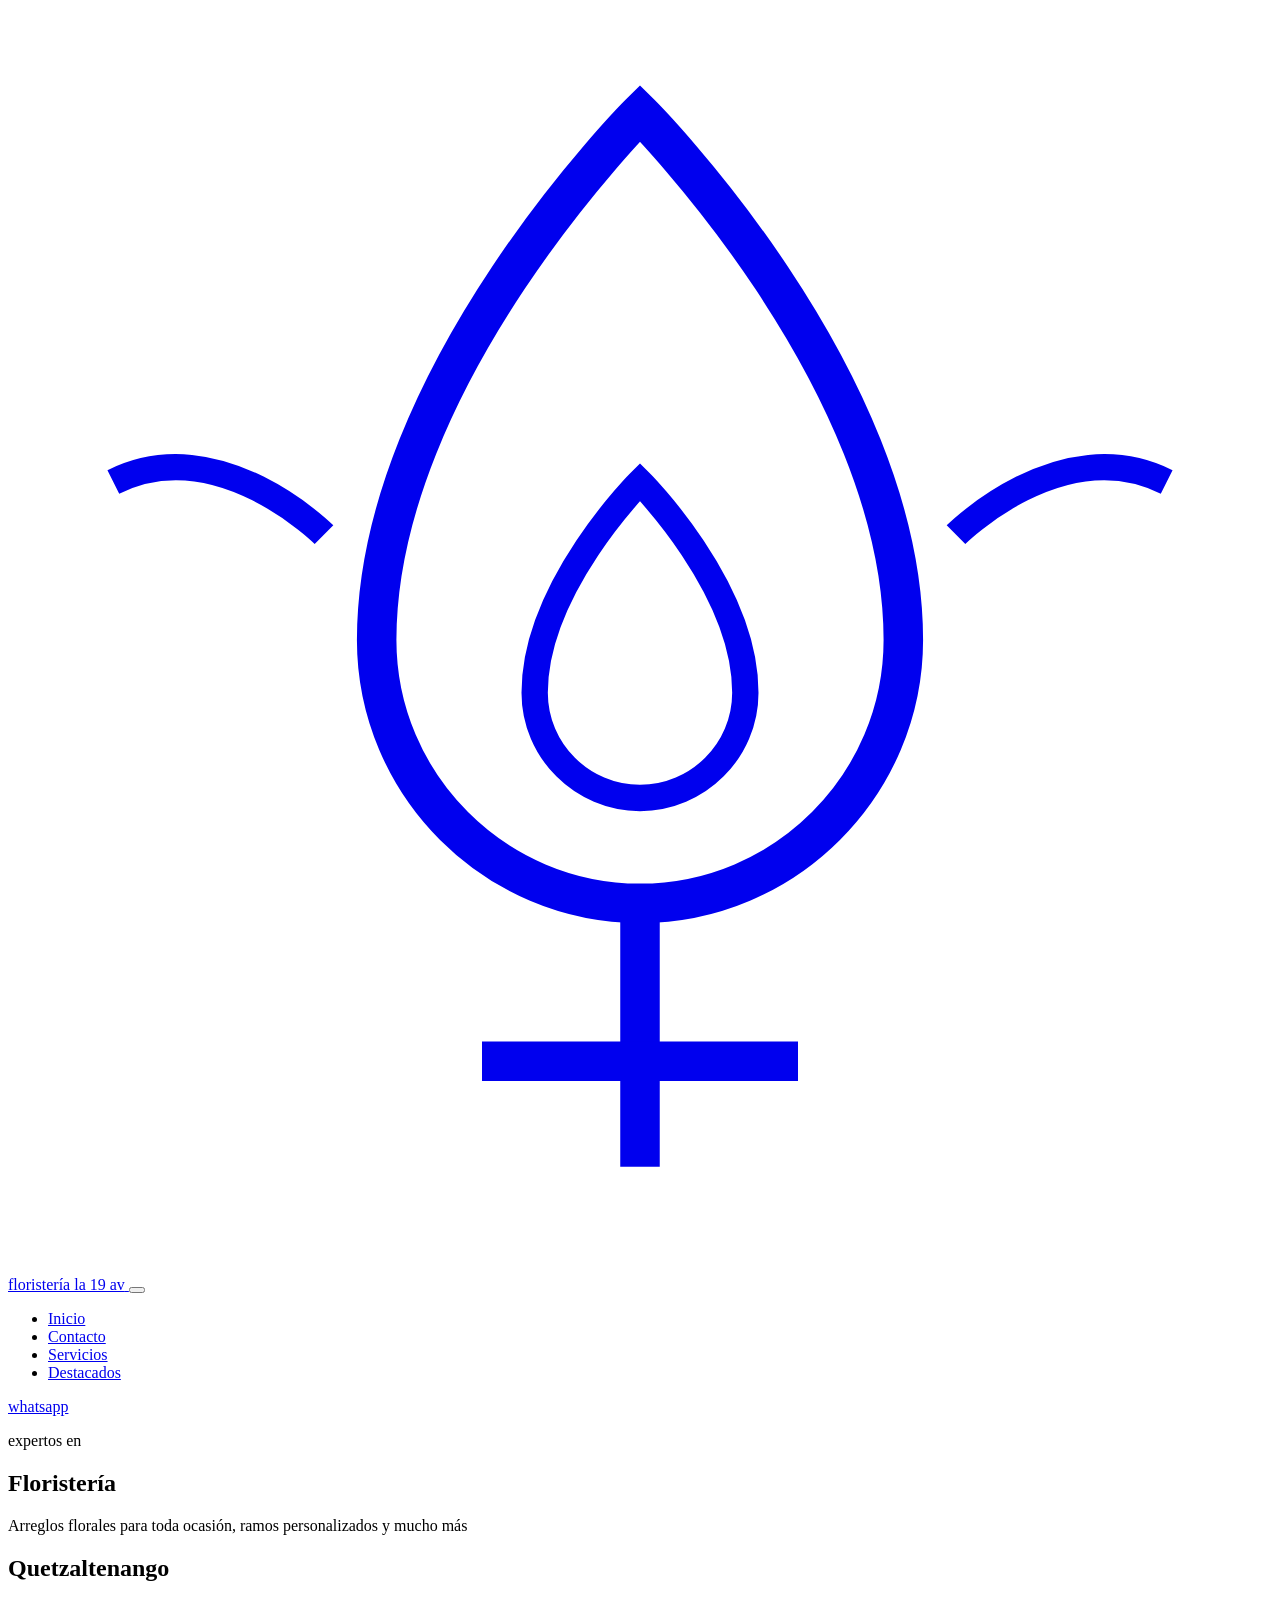
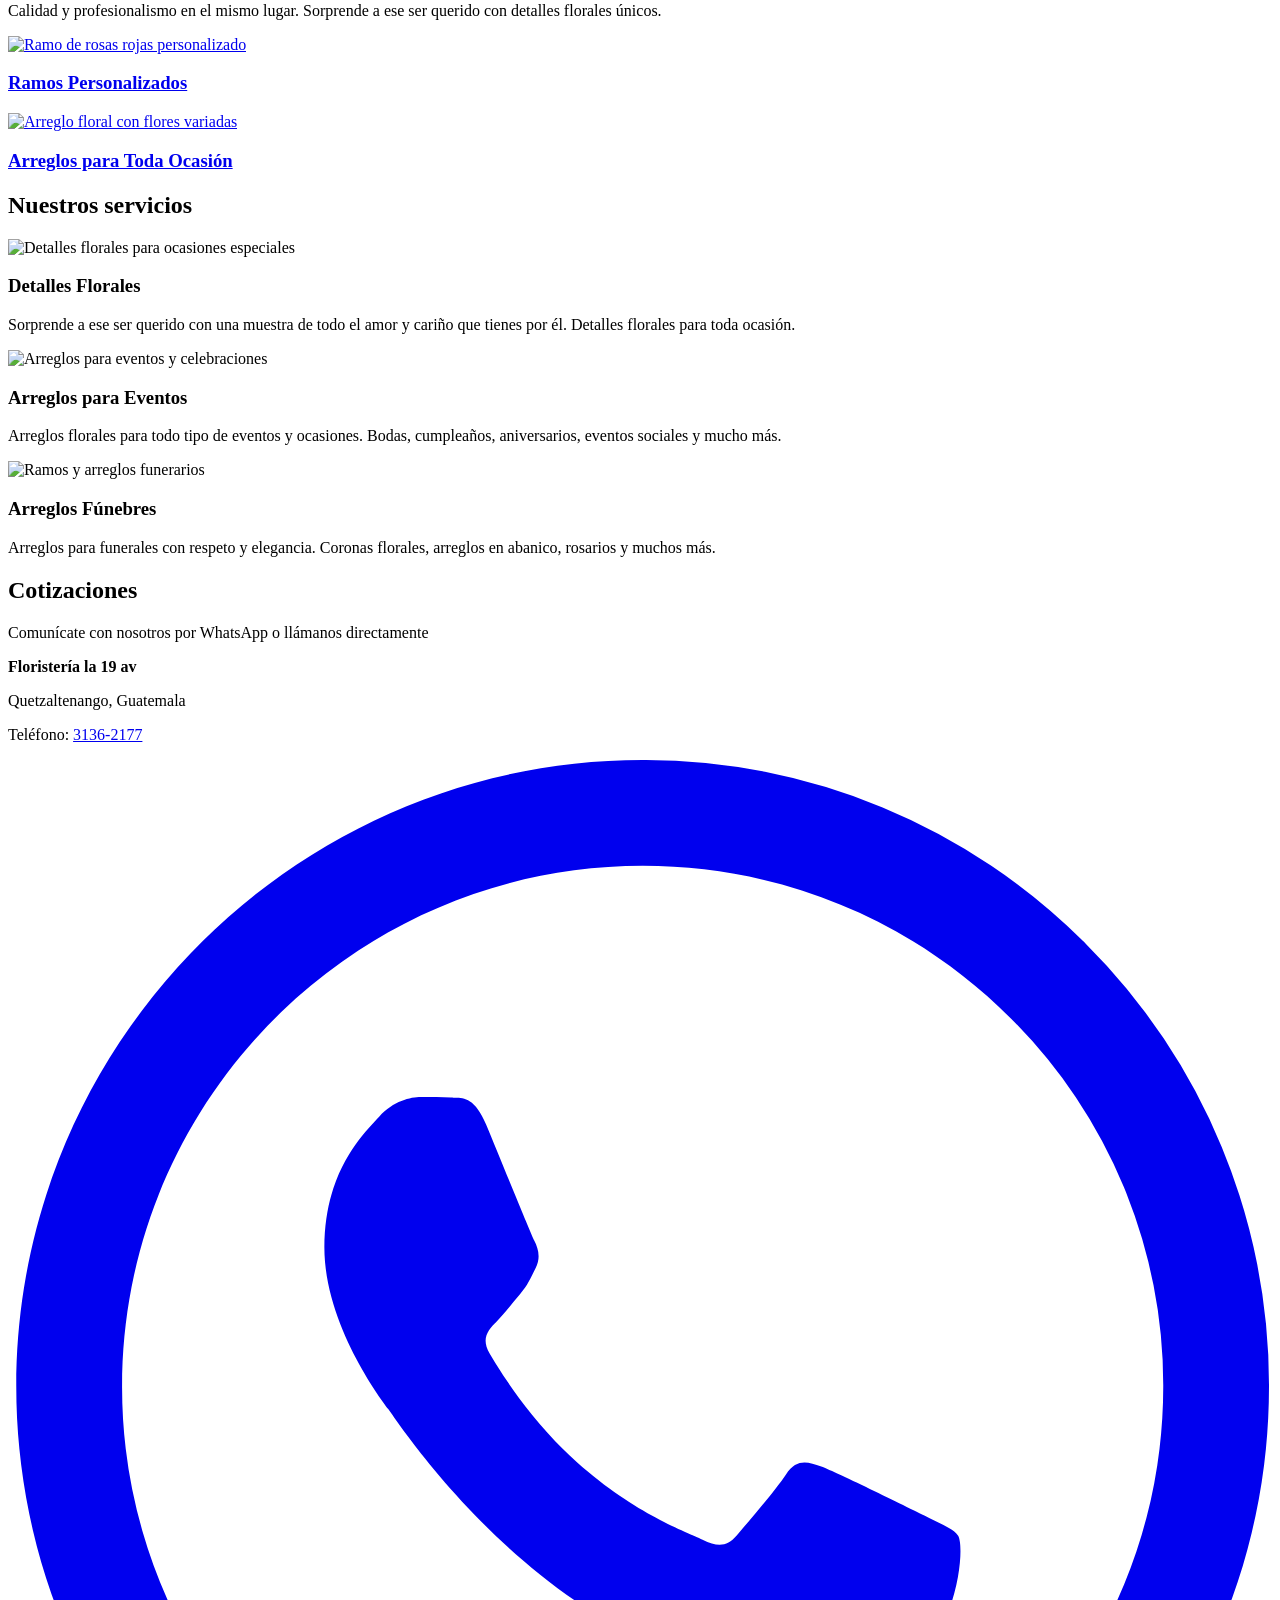
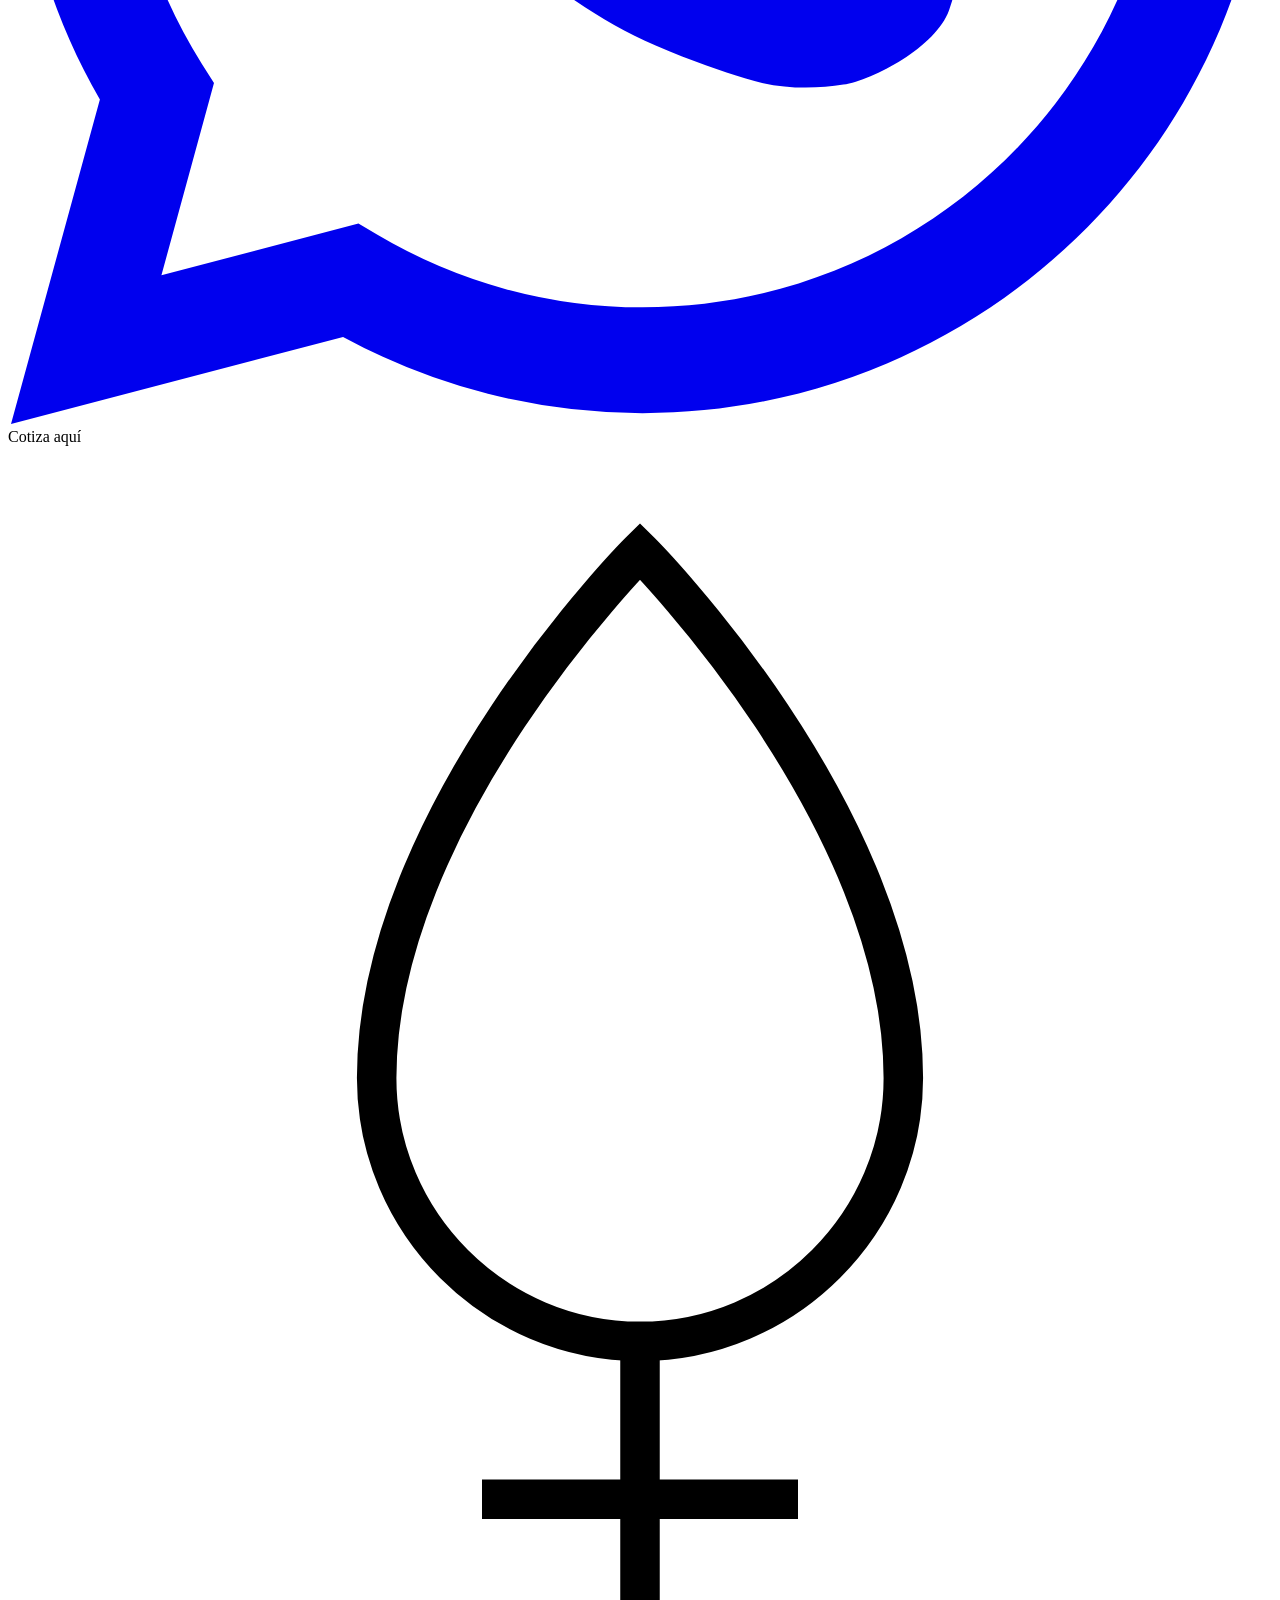
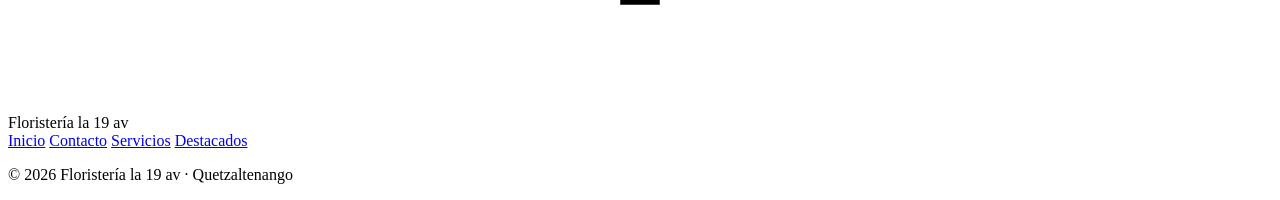
==== index.html @ 173da03c "1" ====
<!DOCTYPE html>
<html lang="es">
<head>
  <meta charset="UTF-8">
  <meta name="viewport" content="width=device-width, initial-scale=1.0">
  <meta name="description" content="Floristería la 19 av en Quetzaltenango. Arreglos florales para toda ocasión, ramos personalizados y mucho más.">
  <title>Floristería la 19 av | Quetzaltenango</title>
  <link rel="preconnect" href="https://fonts.googleapis.com">
  <link rel="preconnect" href="https://fonts.gstatic.com" crossorigin>
  <link href="https://fonts.googleapis.com/css2?family=Cormorant+Garamond:ital,wght@0,400;0,600;0,700;1,400&family=Great+Vibes&family=Montserrat:wght@300;400;500;600;700&display=swap" rel="stylesheet">
  <link rel="stylesheet" href="css/styles.css">
</head>
<body>

  <!-- Header -->
  <header class="header" id="inicio">
    <div class="header__inner">
      <a href="#inicio" class="logo">
        <svg class="logo__icon" viewBox="0 0 48 48" fill="none" xmlns="http://www.w3.org/2000/svg" aria-hidden="true">
          <path d="M24 4C24 4 14 14 14 24C14 29.5 18.5 34 24 34C29.5 34 34 29.5 34 24C34 14 24 4 24 4Z" stroke="currentColor" stroke-width="1.5" fill="none"/>
          <path d="M24 34V44" stroke="currentColor" stroke-width="1.5"/>
          <path d="M18 40H30" stroke="currentColor" stroke-width="1.5"/>
          <path d="M24 18C24 18 20 22 20 26C20 28.2 21.8 30 24 30C26.2 30 28 28.2 28 26C28 22 24 18 24 18Z" stroke="currentColor" stroke-width="1" fill="none"/>
          <path d="M12 20C12 20 8 16 4 18" stroke="currentColor" stroke-width="1" fill="none"/>
          <path d="M36 20C36 20 40 16 44 18" stroke="currentColor" stroke-width="1" fill="none"/>
        </svg>
        <span class="logo__text">
          <span class="logo__name">floristería la 19 av</span>
        </span>
      </a>

      <button class="nav-toggle" aria-label="Abrir menú" aria-expanded="false">
        <span></span>
        <span></span>
        <span></span>
      </button>

      <nav class="nav" aria-label="Navegación principal">
        <ul class="nav__list">
          <li><a href="#inicio" class="nav__link nav__link--active">Inicio</a></li>
          <li><a href="#contacto" class="nav__link">Contacto</a></li>
          <li><a href="#servicios" class="nav__link">Servicios</a></li>
          <li><a href="#destacados" class="nav__link">Destacados</a></li>
        </ul>
        <a href="https://wa.me/50231362177" class="btn btn--outline btn--whatsapp" target="_blank" rel="noopener noreferrer">whatsapp</a>
      </nav>
    </div>
  </header>

  <!-- Hero -->
  <section class="hero">
    <div class="hero__overlay"></div>
    <div class="hero__content">
      <p class="hero__subtitle">expertos en</p>
      <h1 class="hero__title">Floristería</h1>
      <p class="hero__tagline">Arreglos florales para toda ocasión, ramos personalizados y mucho más</p>
    </div>
  </section>

  <!-- Banner promocional -->
  <section class="banner">
    <div class="banner__content">
      <h2 class="banner__title">Quetzaltenango</h2>
      <p class="banner__text">Calidad y profesionalismo en el mismo lugar. Sorprende a ese ser querido con detalles florales únicos.</p>
    </div>
  </section>

  <!-- Destacados -->
  <section class="featured" id="destacados">
    <div class="container">
      <div class="featured__grid">
        <article class="featured__card">
          <a href="https://wa.me/50231362177?text=Hola,%20me%20interesa%20un%20ramo%20personalizado" class="featured__link" target="_blank" rel="noopener noreferrer">
            <div class="featured__image-wrap">
              <img
                src="https://images.unsplash.com/photo-1518895949257-7621c3c786d8?w=600&h=750&fit=crop&q=80"
                alt="Ramo de rosas rojas personalizado"
                class="featured__image"
                loading="lazy"
              >
            </div>
            <h3 class="featured__name">Ramos Personalizados</h3>
          </a>
        </article>
        <article class="featured__card">
          <a href="https://wa.me/50231362177?text=Hola,%20me%20interesa%20un%20arreglo%20floral" class="featured__link" target="_blank" rel="noopener noreferrer">
            <div class="featured__image-wrap">
              <img
                src="https://images.unsplash.com/photo-1487530811176-3780de880c2d?w=600&h=750&fit=crop&q=80"
                alt="Arreglo floral con flores variadas"
                class="featured__image"
                loading="lazy"
              >
            </div>
            <h3 class="featured__name">Arreglos para Toda Ocasión</h3>
          </a>
        </article>
      </div>
    </div>
  </section>

  <!-- Servicios -->
  <section class="services" id="servicios">
    <div class="container">
      <h2 class="section-title">Nuestros servicios</h2>
      <div class="services__grid">
        <article class="service-card">
          <div class="service-card__image-wrap">
            <img
              src="https://images.unsplash.com/photo-1490750967868-88aa448d0d67?w=500&h=400&fit=crop&q=80"
              alt="Detalles florales para ocasiones especiales"
              class="service-card__image"
              loading="lazy"
            >
          </div>
          <h3 class="service-card__title">Detalles Florales</h3>
          <p class="service-card__text">Sorprende a ese ser querido con una muestra de todo el amor y cariño que tienes por él. Detalles florales para toda ocasión.</p>
        </article>
        <article class="service-card">
          <div class="service-card__image-wrap">
            <img
              src="https://images.unsplash.com/photo-1519225421980-715cb0215aed?w=500&h=400&fit=crop&q=80"
              alt="Arreglos para eventos y celebraciones"
              class="service-card__image"
              loading="lazy"
            >
          </div>
          <h3 class="service-card__title">Arreglos para Eventos</h3>
          <p class="service-card__text">Arreglos florales para todo tipo de eventos y ocasiones. Bodas, cumpleaños, aniversarios, eventos sociales y mucho más.</p>
        </article>
        <article class="service-card">
          <div class="service-card__image-wrap">
            <img
              src="https://images.unsplash.com/photo-1455659814943-a521565ef1b0?w=500&h=400&fit=crop&q=80"
              alt="Ramos y arreglos funerarios"
              class="service-card__image"
              loading="lazy"
            >
          </div>
          <h3 class="service-card__title">Arreglos Fúnebres</h3>
          <p class="service-card__text">Arreglos para funerales con respeto y elegancia. Coronas florales, arreglos en abanico, rosarios y muchos más.</p>
        </article>
      </div>
    </div>
  </section>

  <!-- Cotizaciones / Contacto -->
  <section class="cta" id="contacto">
    <div class="container cta__inner">
      <div class="cta__text">
        <h2 class="cta__title">Cotizaciones</h2>
        <p class="cta__subtitle">Comunícate con nosotros por WhatsApp o llámanos directamente</p>
        <div class="cta__info">
          <p><strong>Floristería la 19 av</strong></p>
          <p>Quetzaltenango, Guatemala</p>
          <p>Teléfono: <a href="tel:+50231362177">3136-2177</a></p>
        </div>
      </div>
      <div class="cta__action">
        <a href="https://wa.me/50231362177?text=Hola,%20me%20gustaría%20cotizar%20un%20arreglo%20floral" class="cta__whatsapp" target="_blank" rel="noopener noreferrer" aria-label="Contactar por WhatsApp">
          <svg viewBox="0 0 24 24" fill="currentColor" aria-hidden="true">
            <path d="M17.472 14.382c-.297-.149-1.758-.867-2.03-.967-.273-.099-.471-.148-.67.15-.197.297-.767.966-.94 1.164-.173.199-.347.223-.644.075-.297-.15-1.255-.463-2.39-1.475-.883-.788-1.48-1.761-1.653-2.059-.173-.297-.018-.458.13-.606.134-.133.298-.347.446-.52.149-.174.198-.298.298-.497.099-.198.05-.371-.025-.52-.075-.149-.669-1.612-.916-2.207-.242-.579-.487-.5-.669-.51-.173-.008-.371-.01-.57-.01-.198 0-.52.074-.792.372-.272.297-1.04 1.016-1.04 2.479 0 1.462 1.065 2.875 1.213 3.074.149.198 2.096 3.2 5.077 4.487.709.306 1.262.489 1.694.625.712.227 1.36.195 1.871.118.571-.085 1.758-.719 2.006-1.413.248-.694.248-1.289.173-1.413-.074-.124-.272-.198-.57-.347m-5.421 7.403h-.004a9.87 9.87 0 01-5.031-1.378l-.361-.214-3.741.982.998-3.648-.235-.374a9.86 9.86 0 01-1.51-5.26c.001-5.45 4.436-9.884 9.888-9.884 2.64 0 5.122 1.03 6.988 2.898a9.825 9.825 0 012.893 6.994c-.003 5.45-4.435 9.884-9.884 9.884m8.413-18.297A11.815 11.815 0 0012.05 0C5.495 0 .16 5.335.157 11.892c0 2.096.547 4.142 1.588 5.945L.057 24l6.305-1.654a11.882 11.882 0 005.683 1.448h.005c6.554 0 11.89-5.335 11.893-11.893a11.821 11.821 0 00-3.48-8.413z"/>
          </svg>
        </a>
        <span class="cta__label">Cotiza aquí</span>
      </div>
    </div>
  </section>

  <!-- Footer -->
  <footer class="footer">
    <div class="container footer__inner">
      <div class="footer__brand">
        <svg class="logo__icon logo__icon--footer" viewBox="0 0 48 48" fill="none" xmlns="http://www.w3.org/2000/svg" aria-hidden="true">
          <path d="M24 4C24 4 14 14 14 24C14 29.5 18.5 34 24 34C29.5 34 34 29.5 34 24C34 14 24 4 24 4Z" stroke="currentColor" stroke-width="1.5" fill="none"/>
          <path d="M24 34V44" stroke="currentColor" stroke-width="1.5"/>
          <path d="M18 40H30" stroke="currentColor" stroke-width="1.5"/>
        </svg>
        <span>Floristería la 19 av</span>
      </div>
      <nav class="footer__nav" aria-label="Navegación del pie de página">
        <a href="#inicio">Inicio</a>
        <a href="#contacto">Contacto</a>
        <a href="#servicios">Servicios</a>
        <a href="#destacados">Destacados</a>
      </nav>
      <p class="footer__copy">&copy; 2026 Floristería la 19 av · Quetzaltenango</p>
    </div>
  </footer>

  <script src="js/main.js"></script>
</body>
</html>
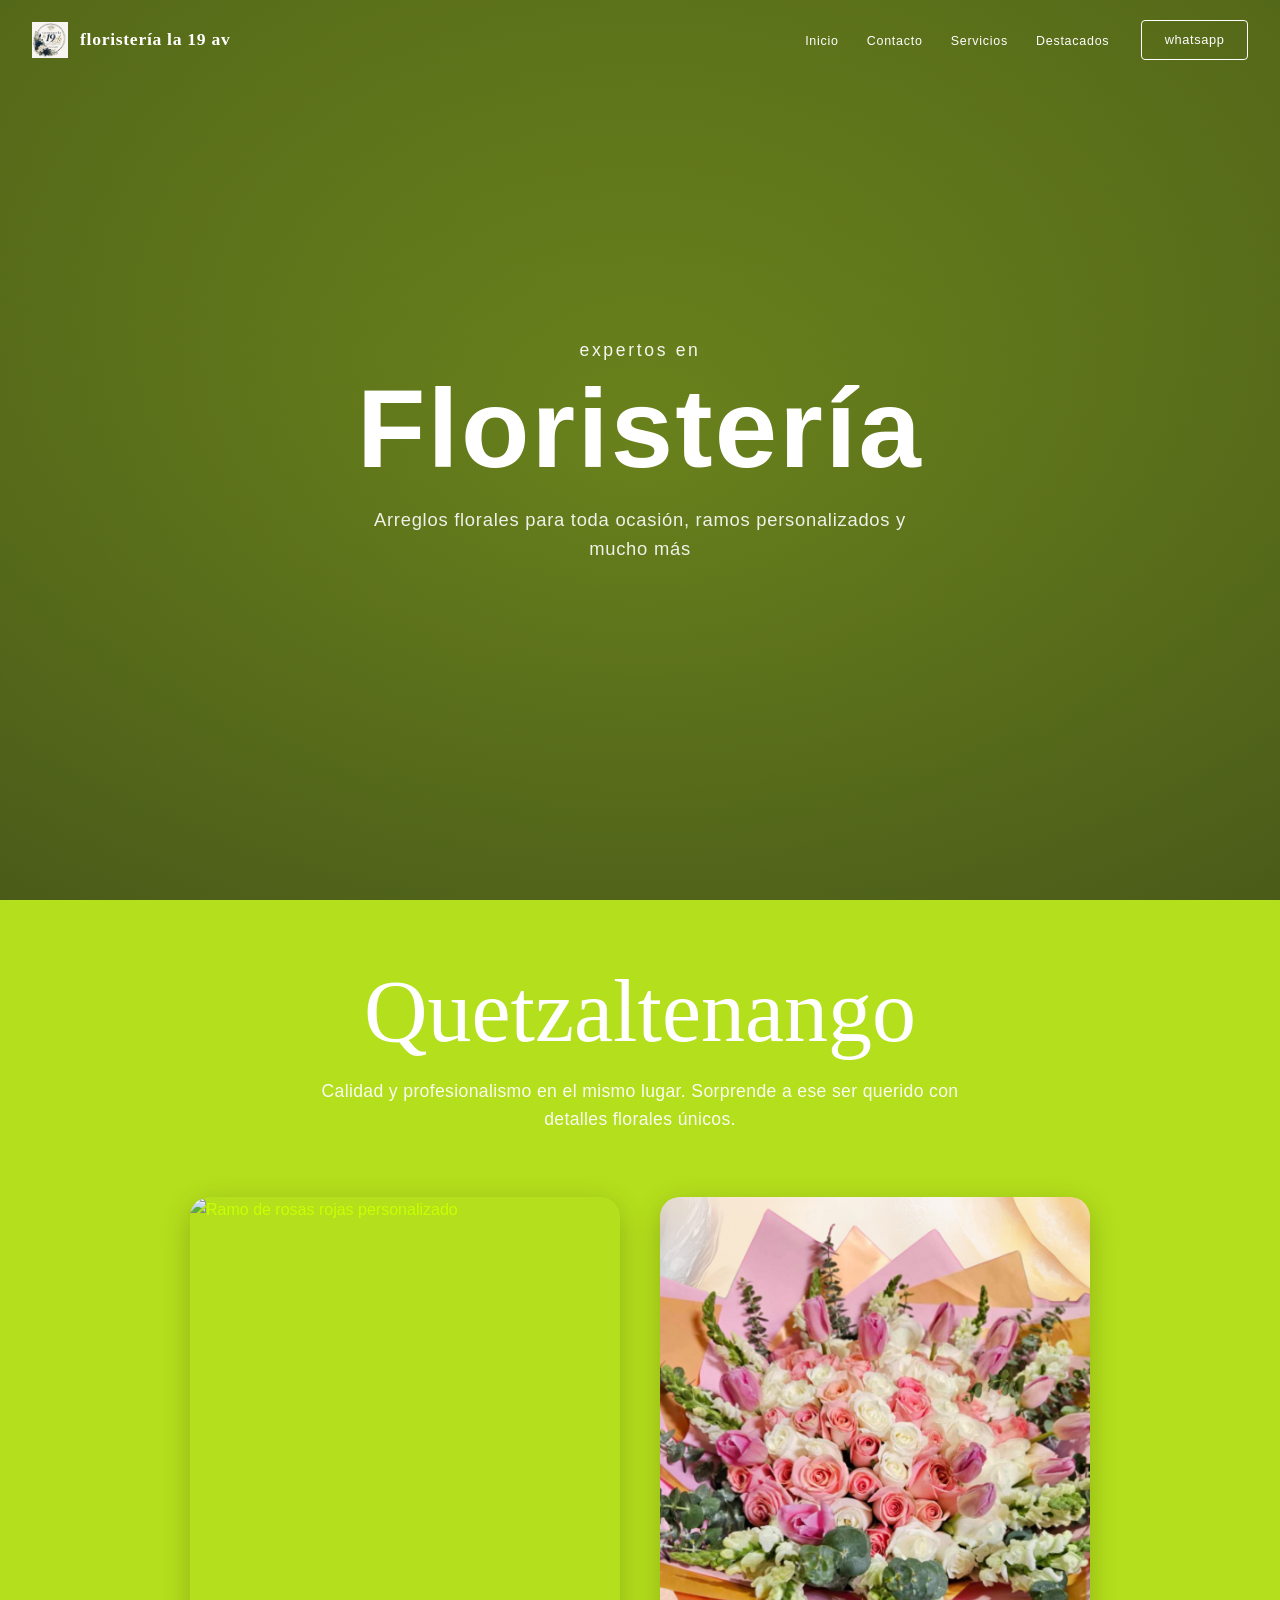
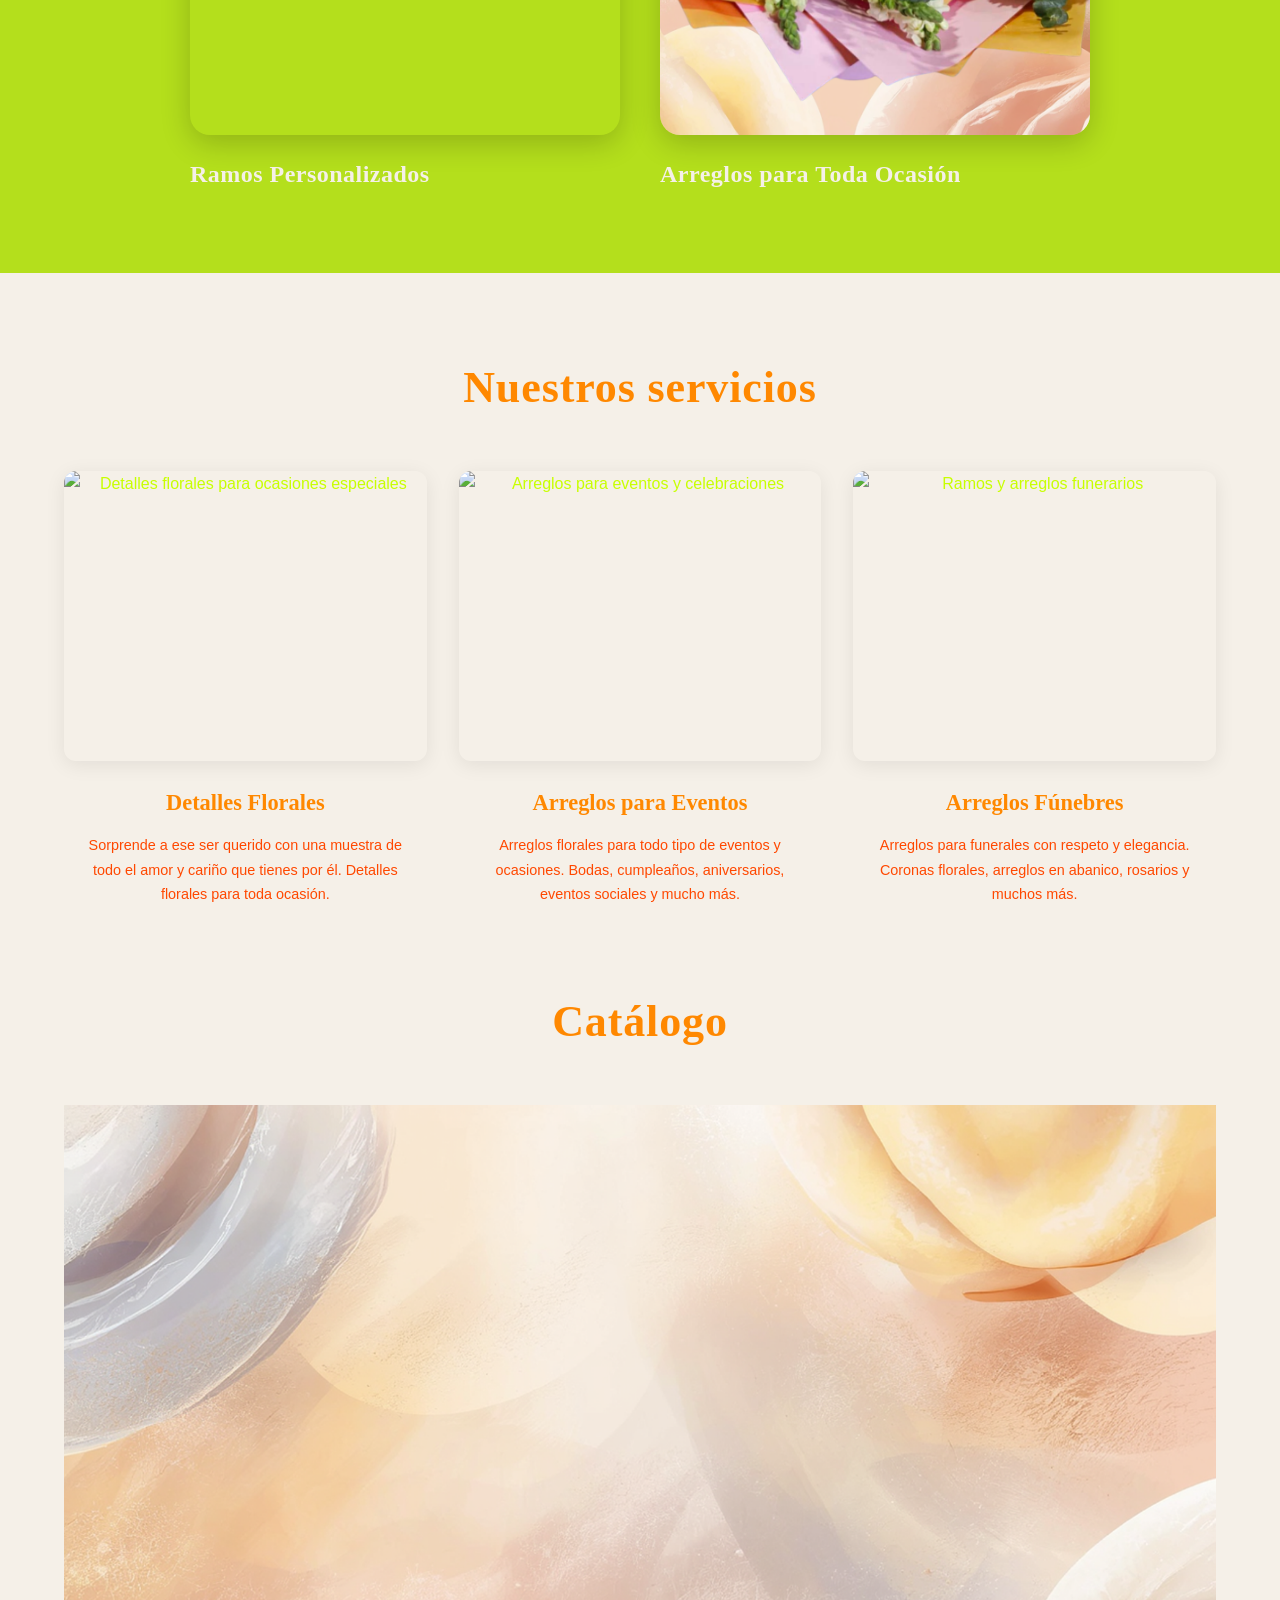
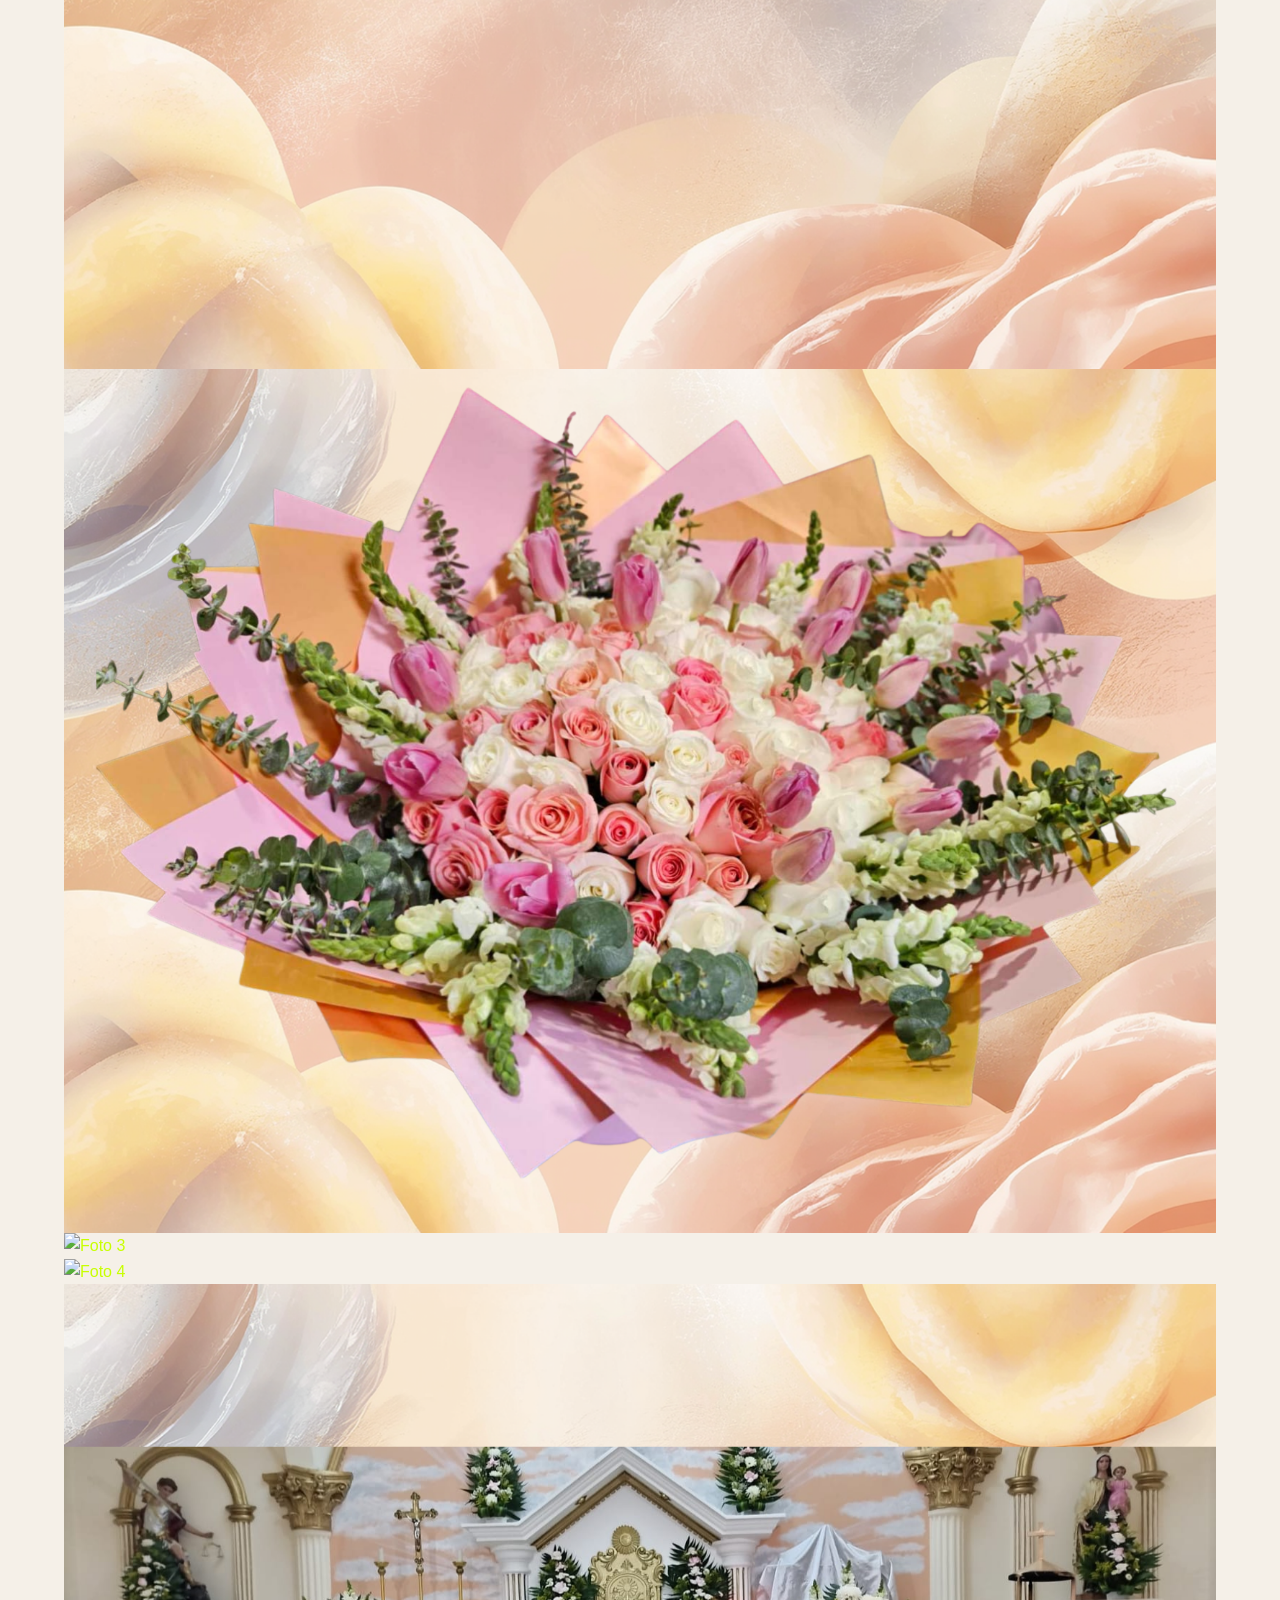
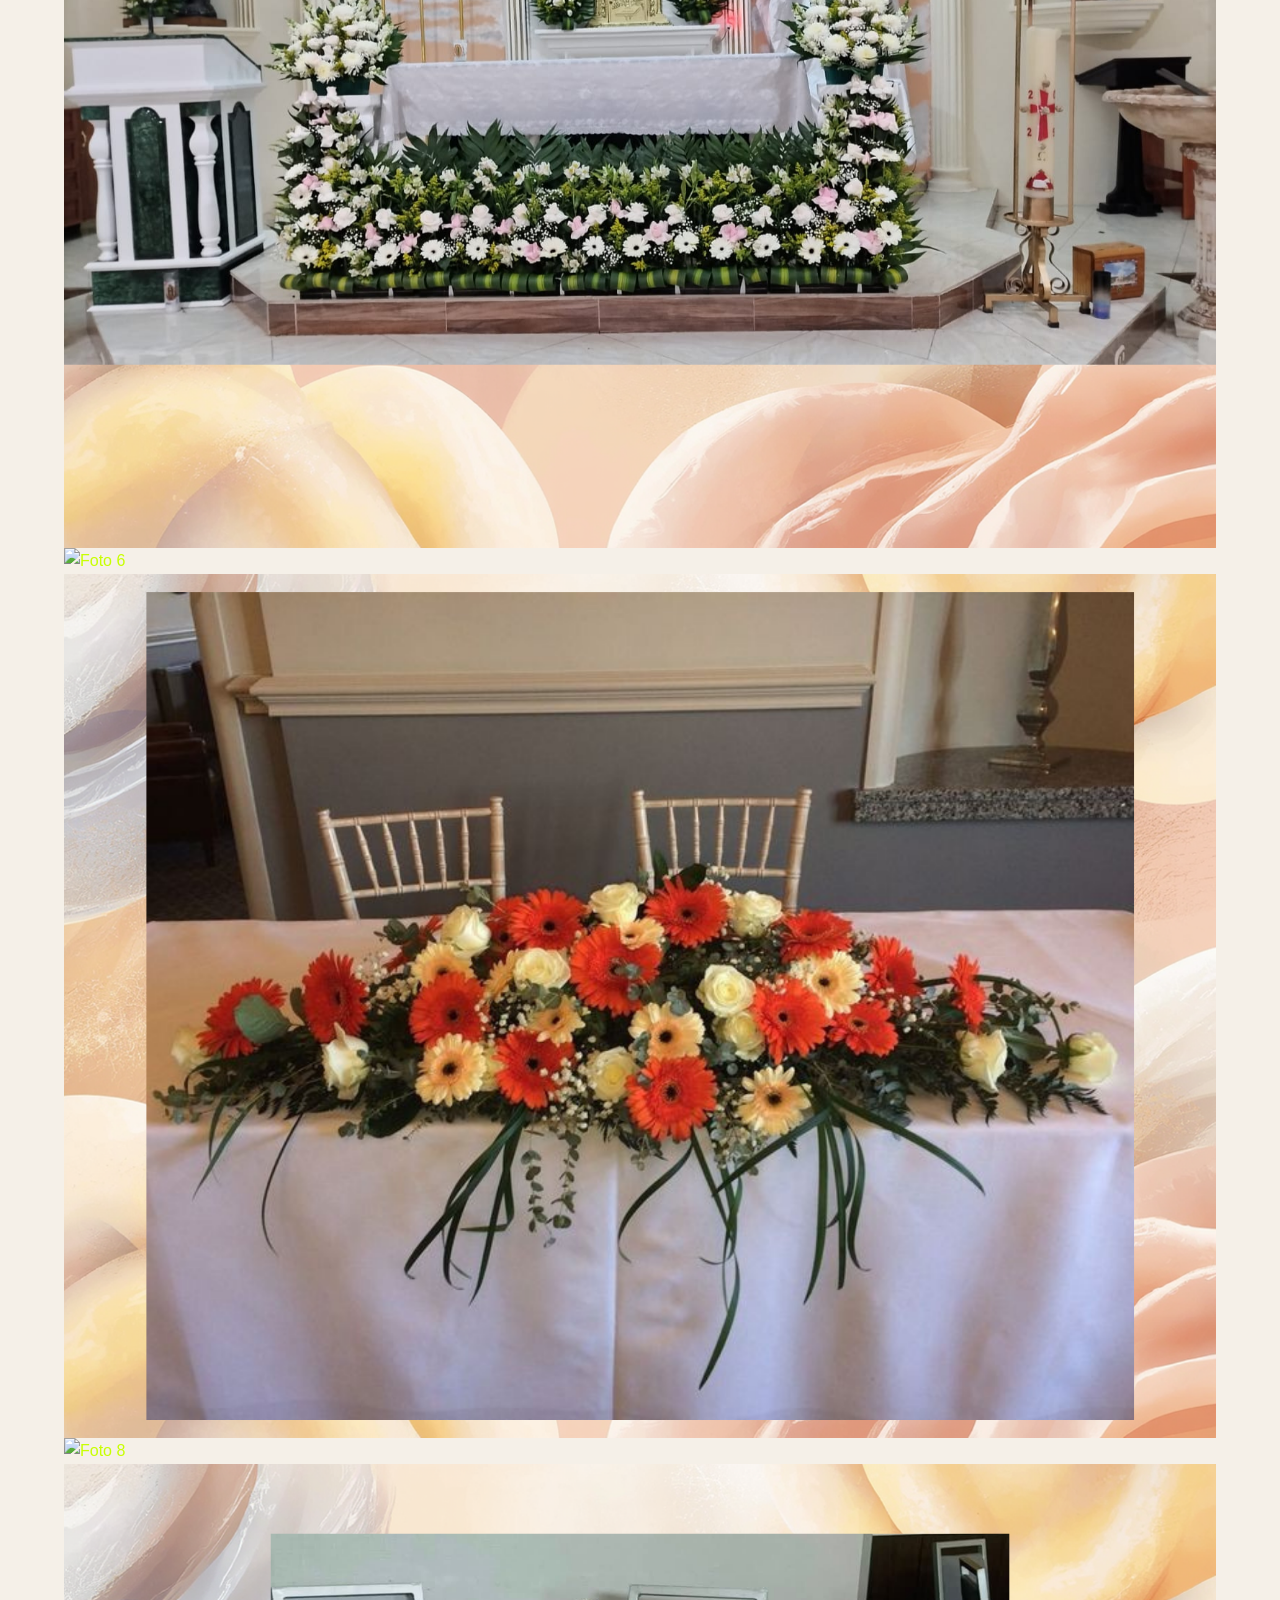
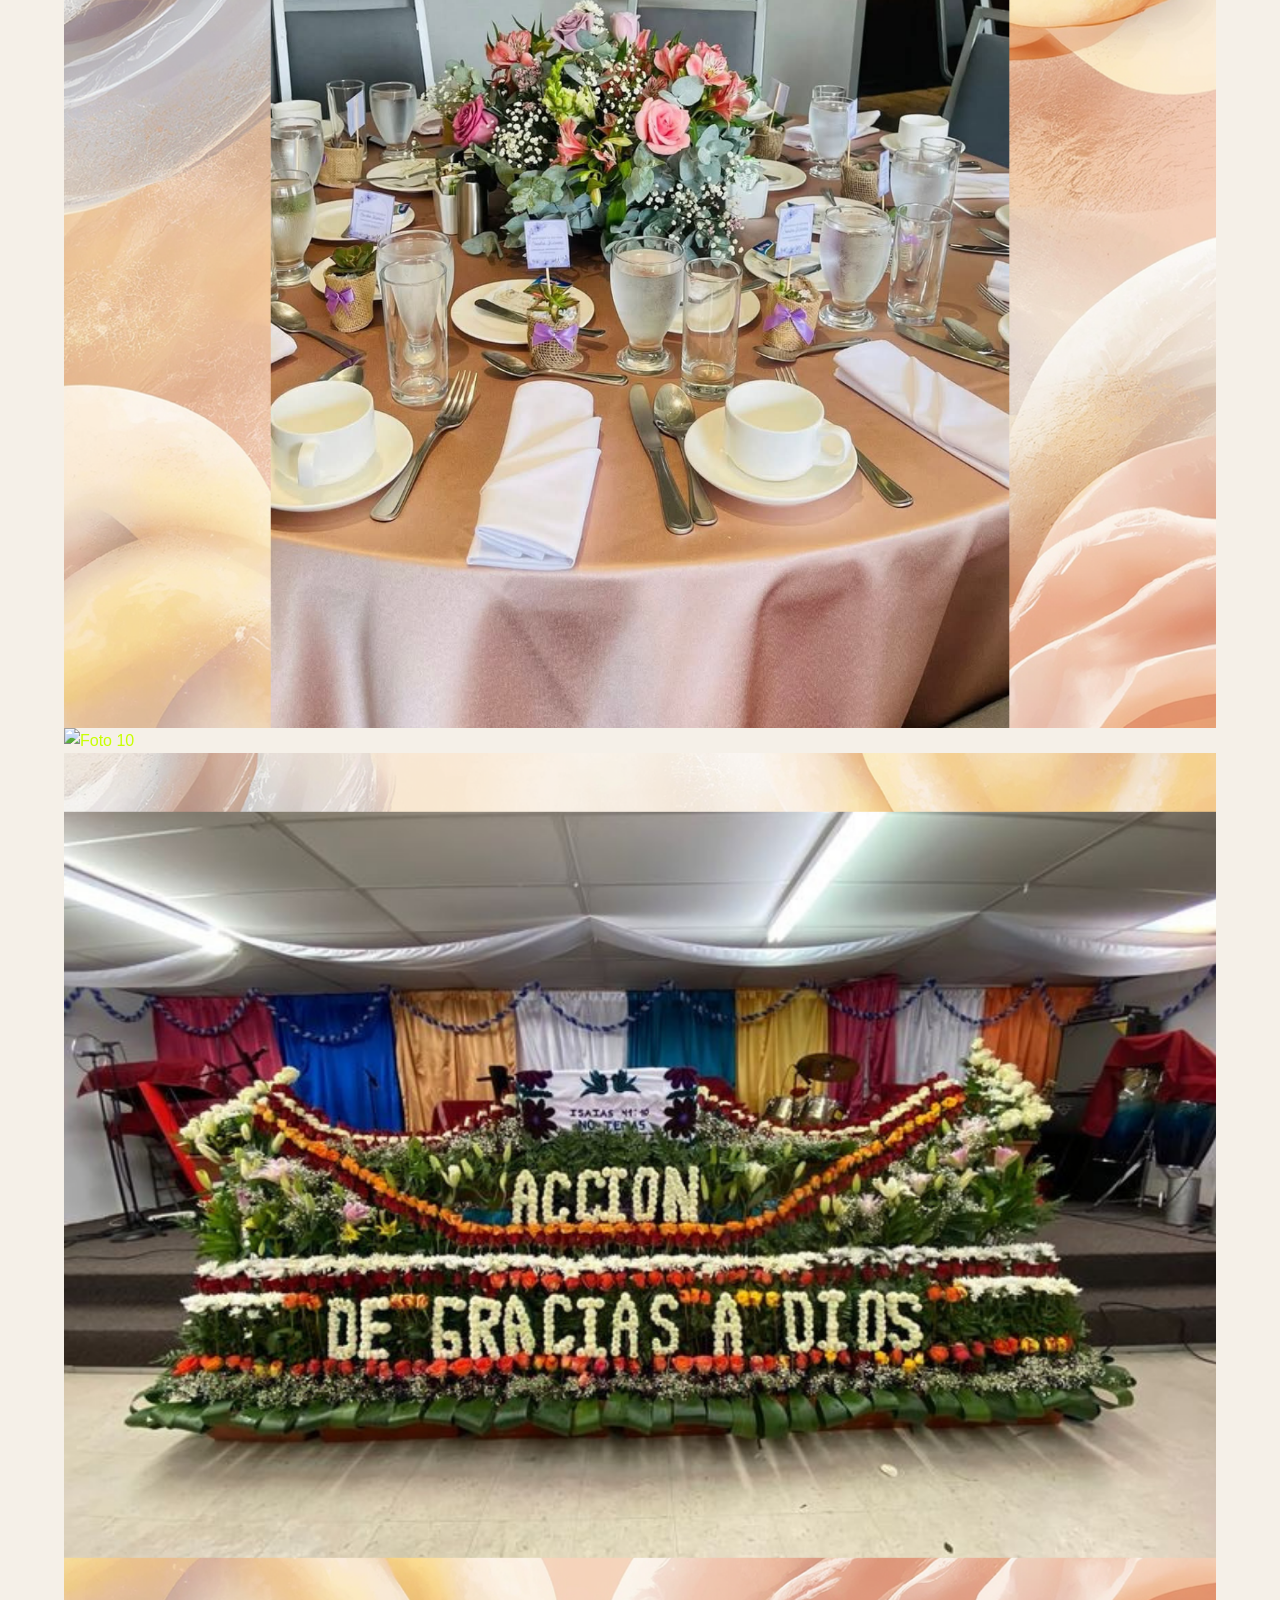
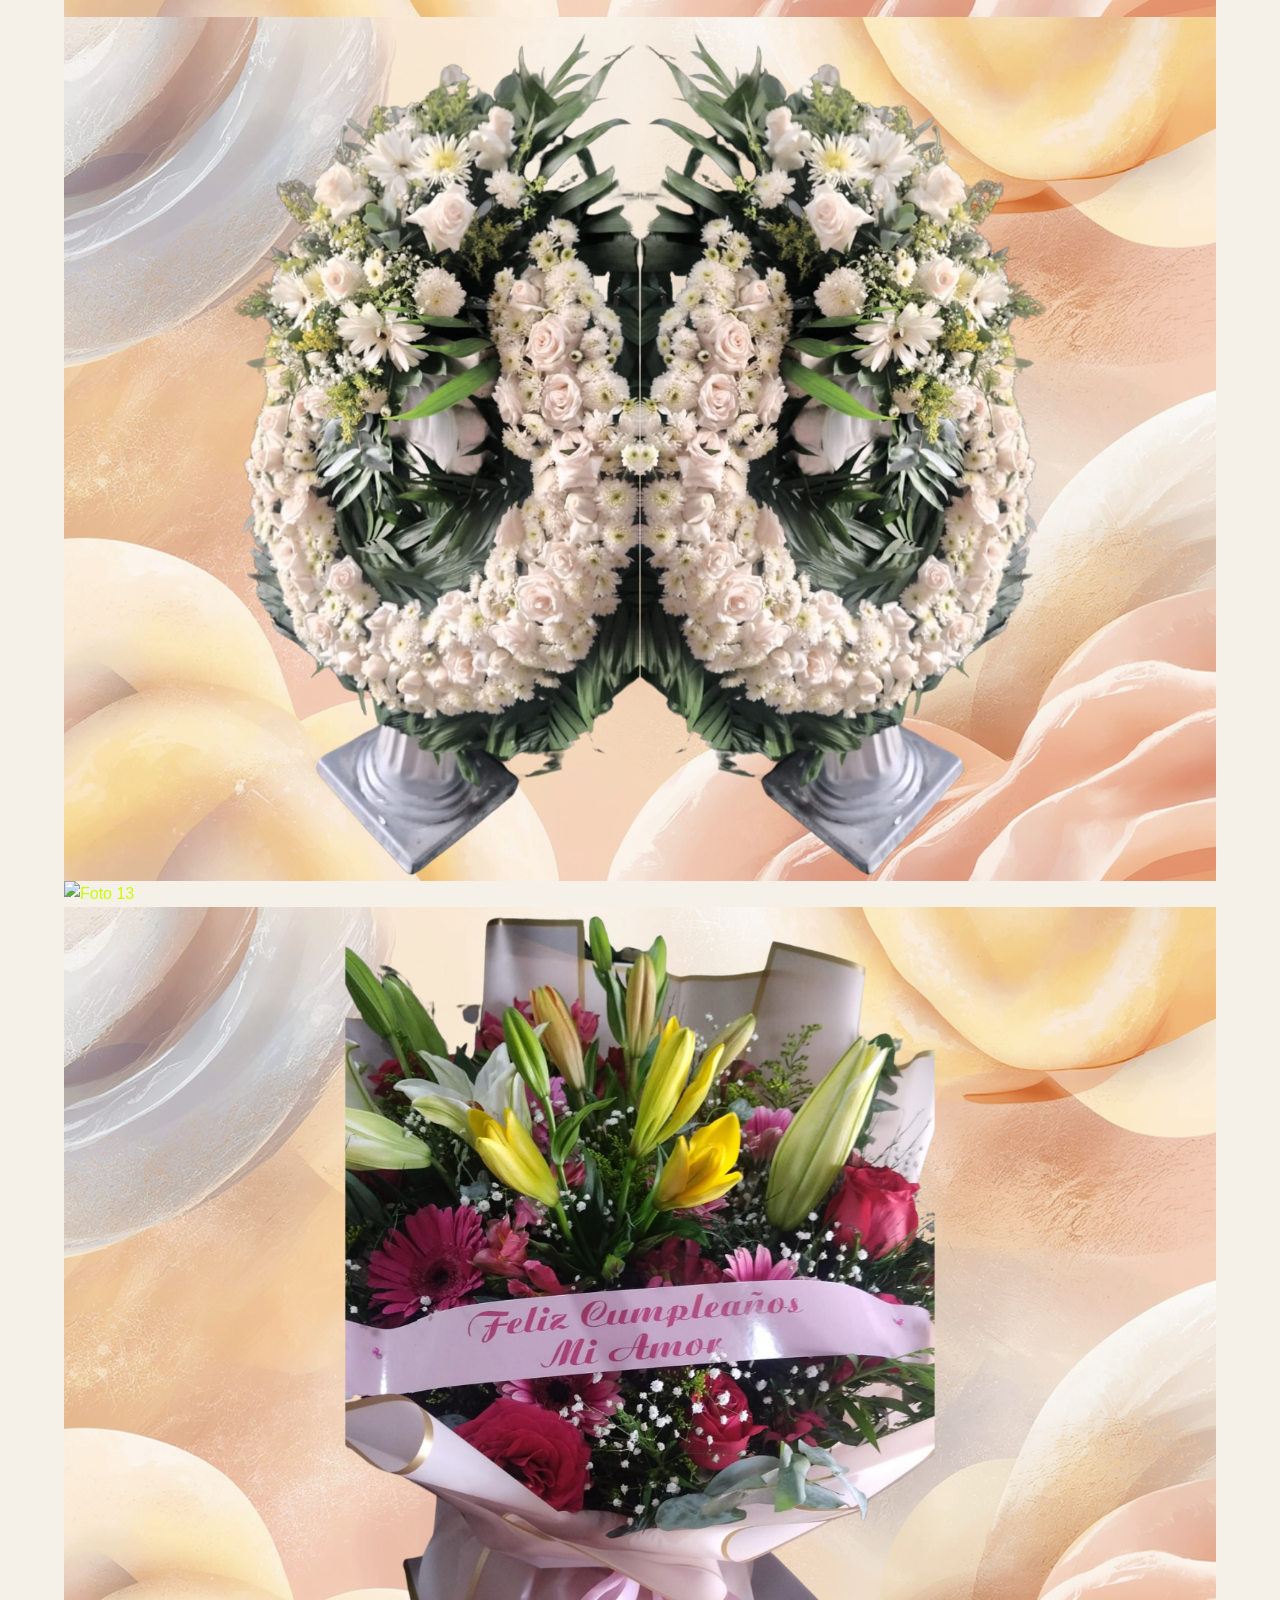
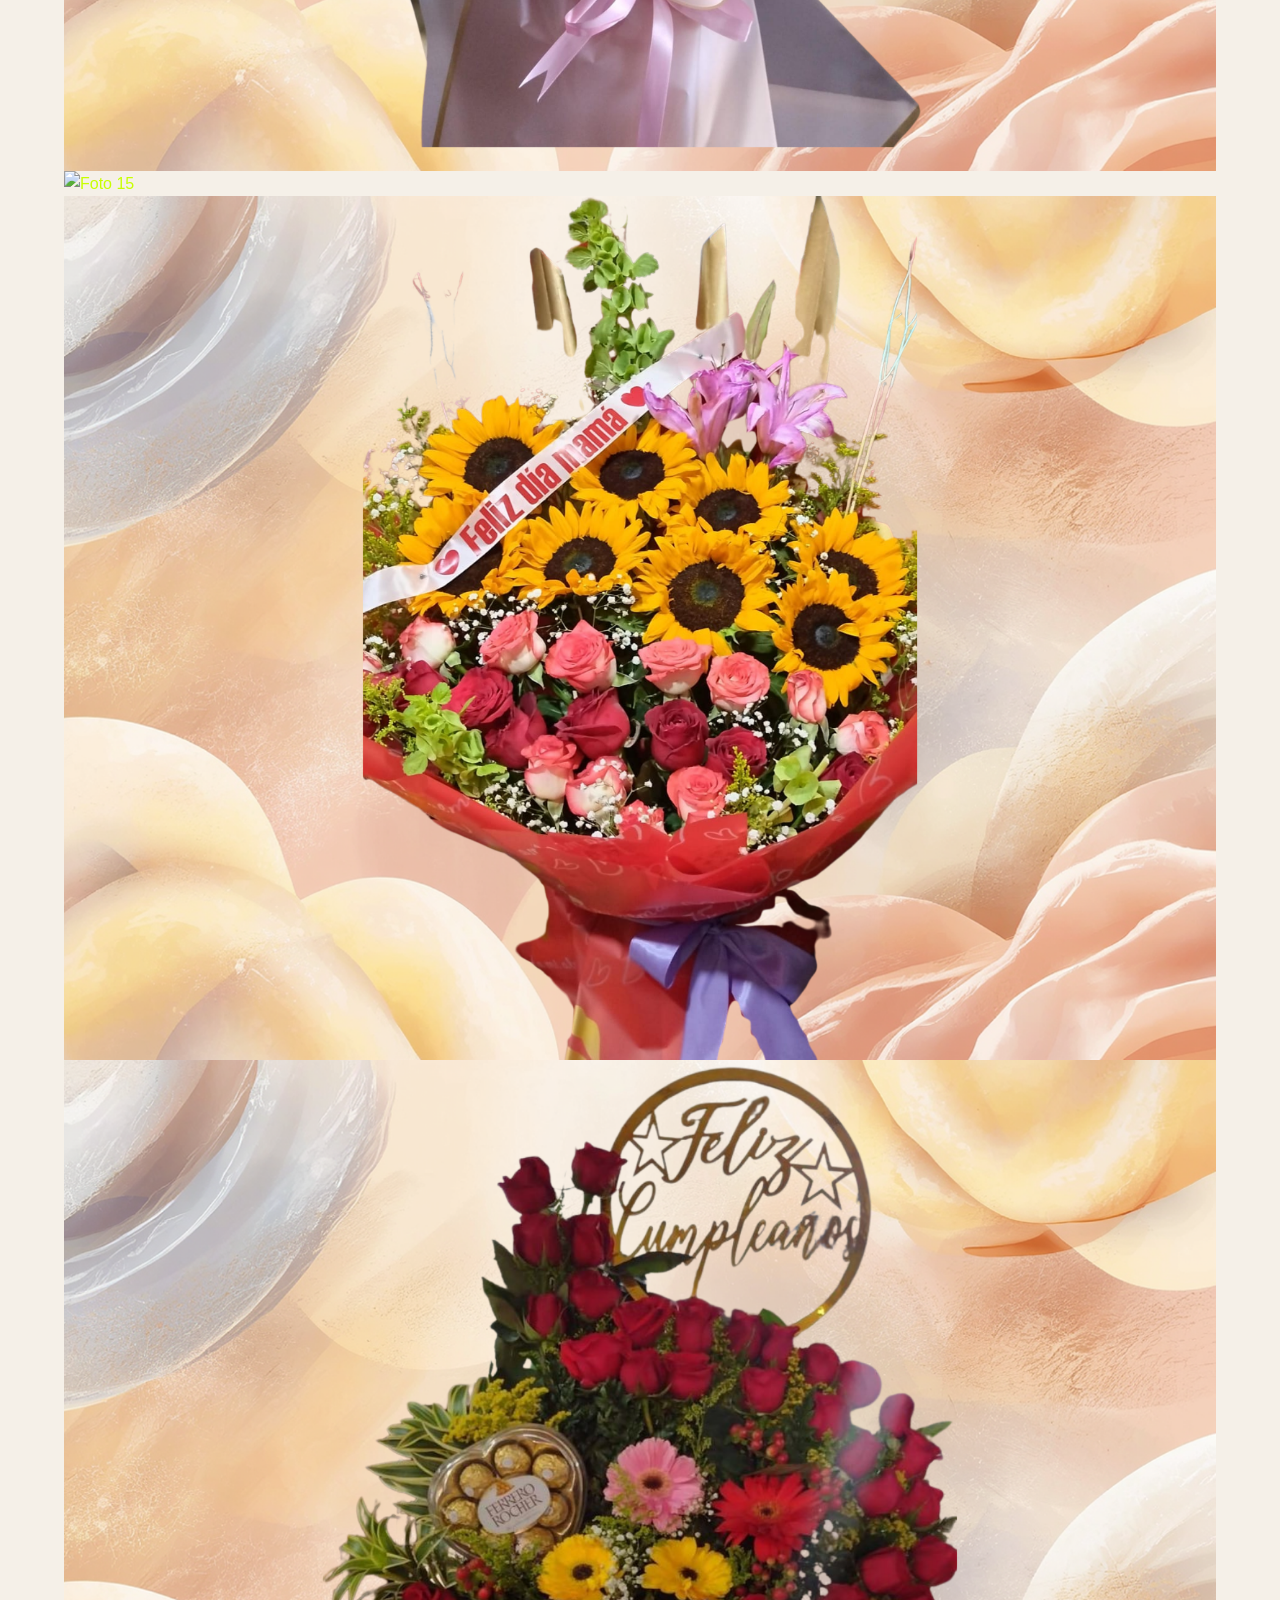
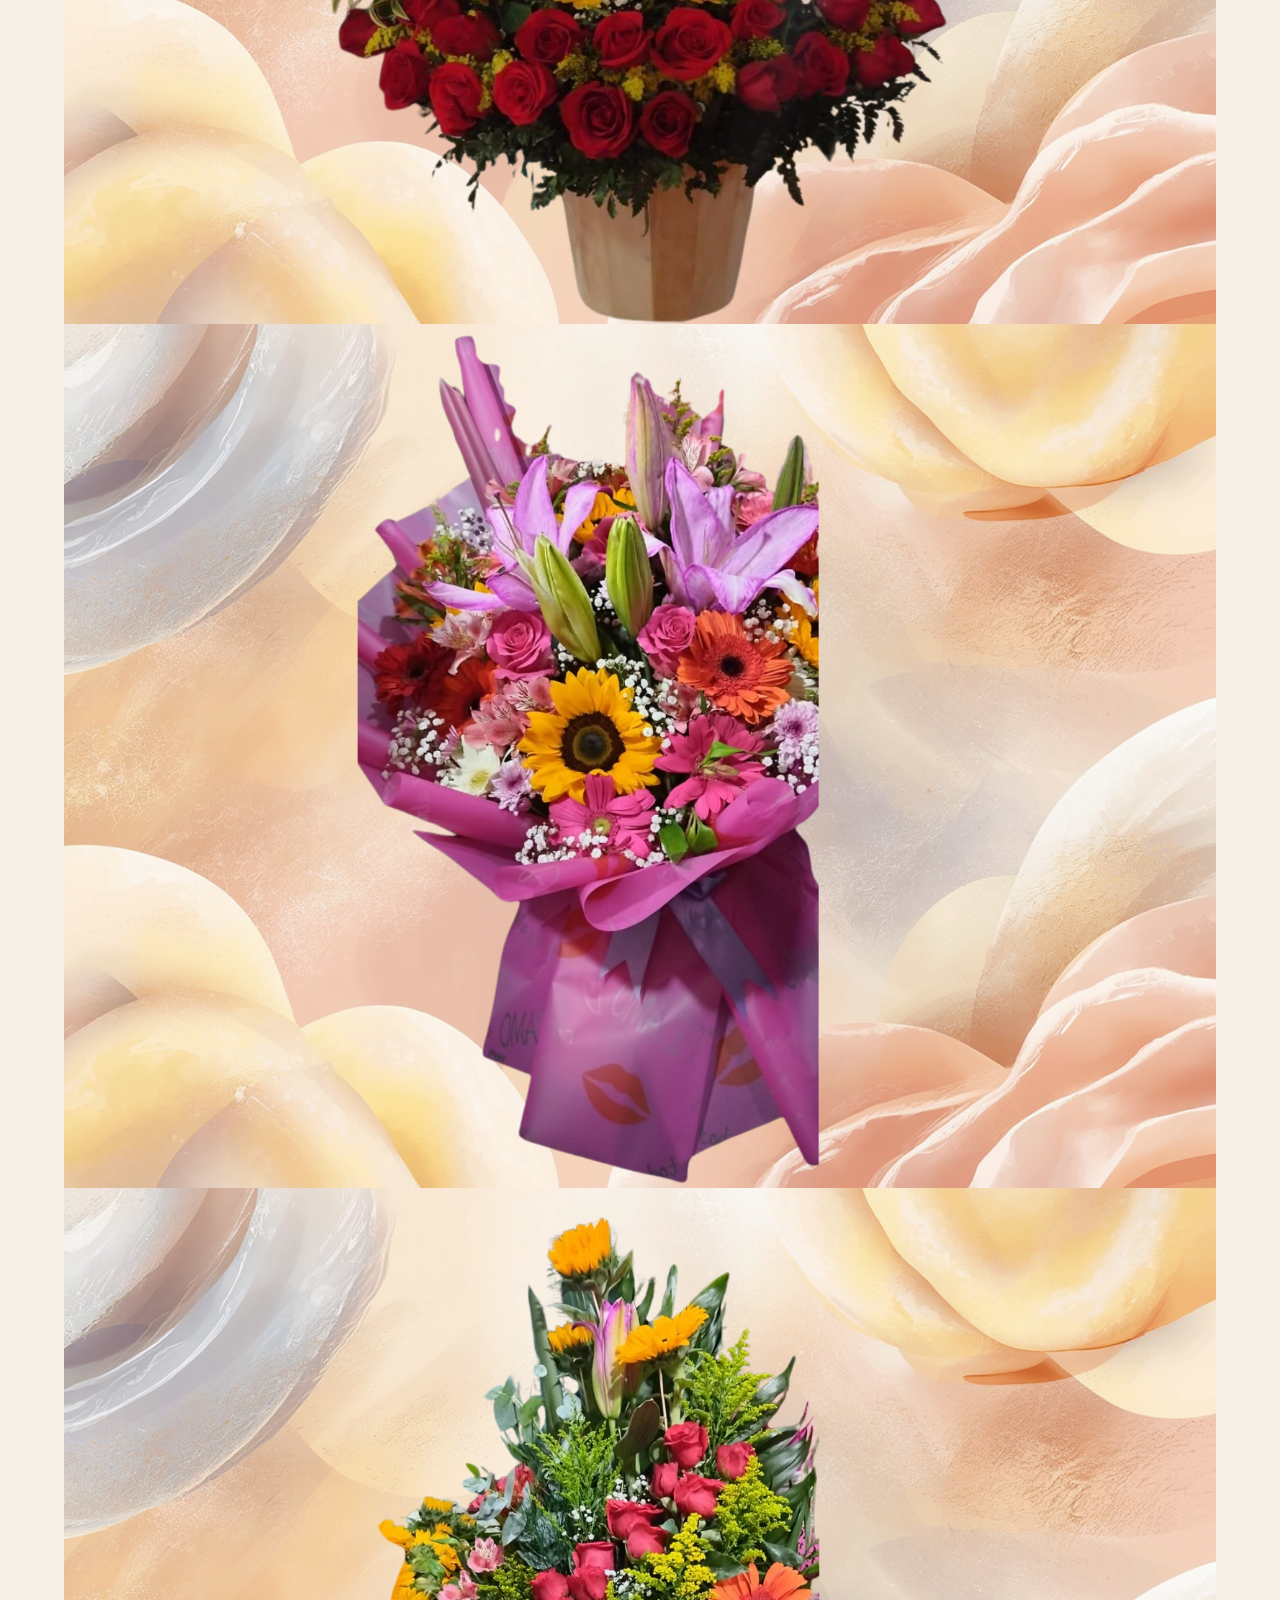
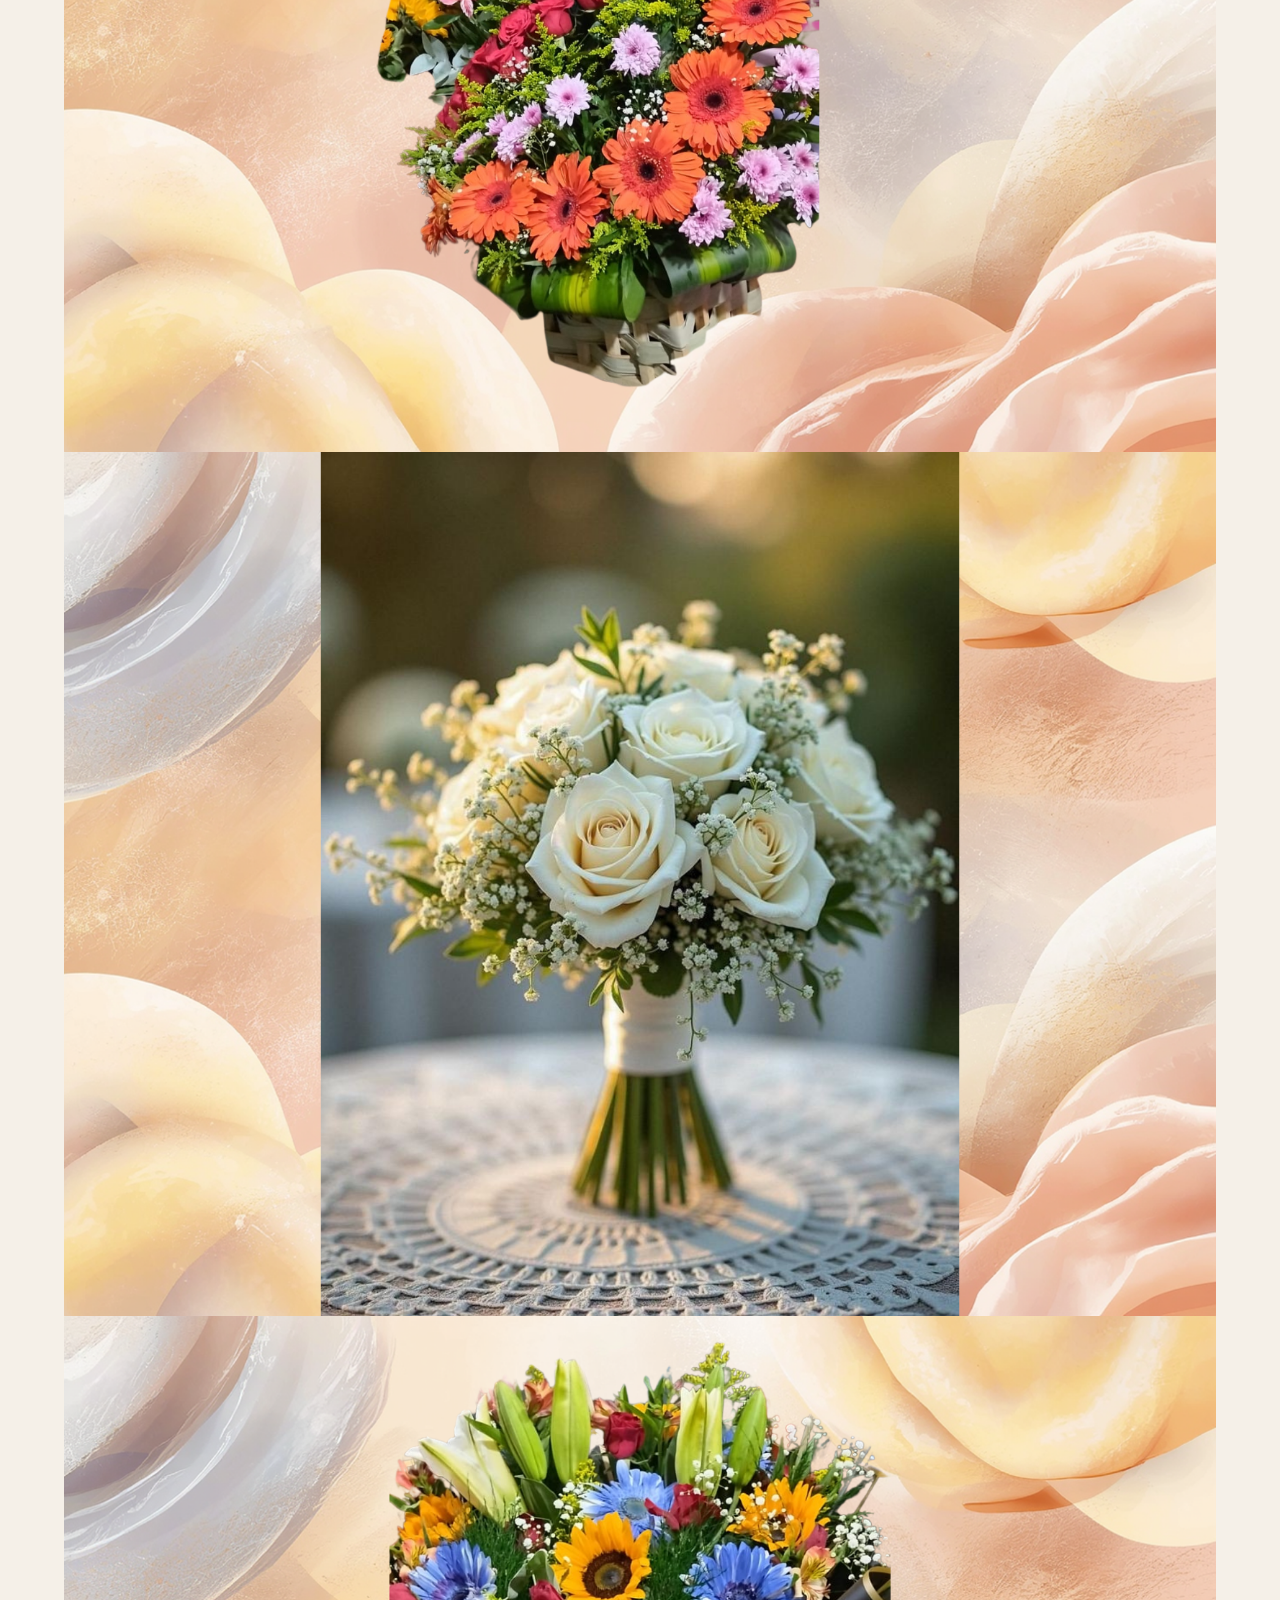
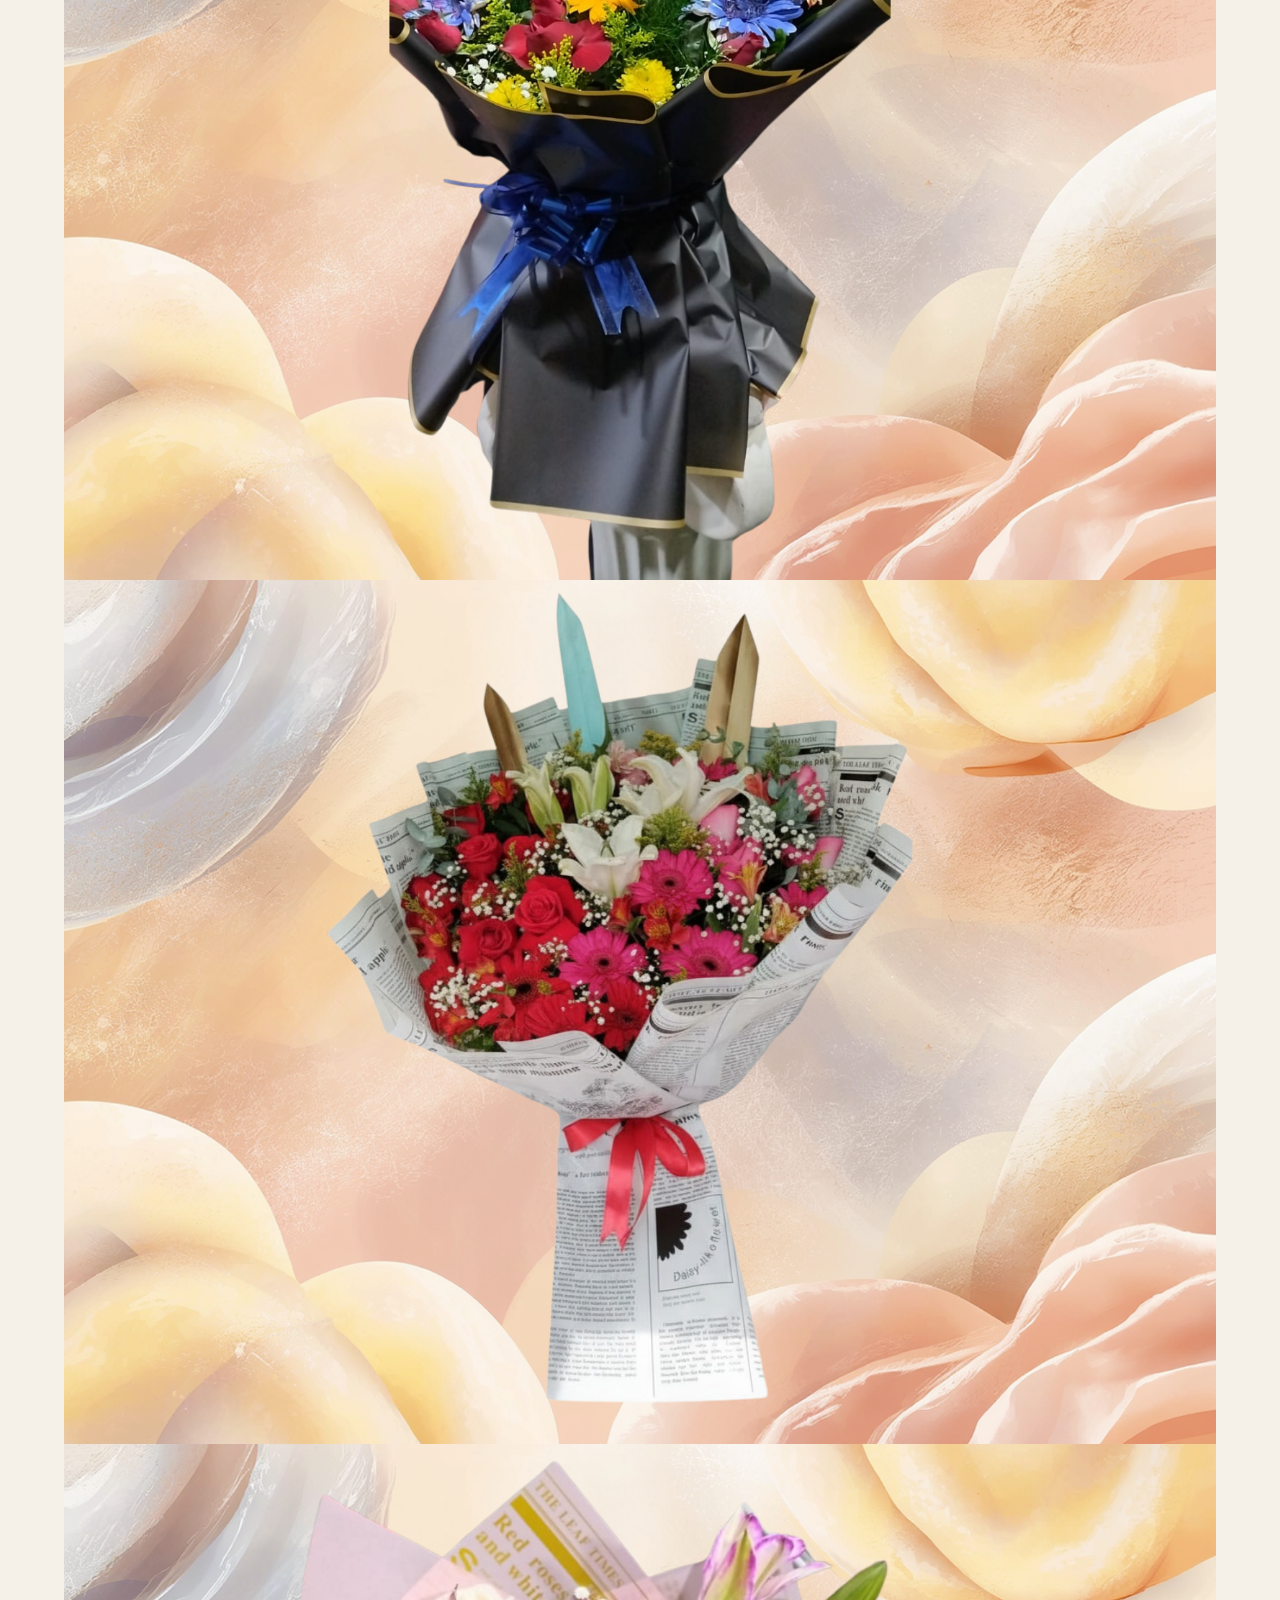
==== commit 5df5e1fb: "fotos" ====
--- a/index.html
+++ b/index.html
@@ -8,7 +8,7 @@
   <link rel="preconnect" href="https://fonts.googleapis.com">
   <link rel="preconnect" href="https://fonts.gstatic.com" crossorigin>
   <link href="https://fonts.googleapis.com/css2?family=Cormorant+Garamond:ital,wght@0,400;0,600;0,700;1,400&family=Great+Vibes&family=Montserrat:wght@300;400;500;600;700&display=swap" rel="stylesheet">
-  <link rel="stylesheet" href="css/styles.css">
+  <link rel="stylesheet" href="./css/styles.css">
 </head>
 <body>
 
@@ -16,14 +16,7 @@
   <header class="header" id="inicio">
     <div class="header__inner">
       <a href="#inicio" class="logo">
-        <svg class="logo__icon" viewBox="0 0 48 48" fill="none" xmlns="http://www.w3.org/2000/svg" aria-hidden="true">
-          <path d="M24 4C24 4 14 14 14 24C14 29.5 18.5 34 24 34C29.5 34 34 29.5 34 24C34 14 24 4 24 4Z" stroke="currentColor" stroke-width="1.5" fill="none"/>
-          <path d="M24 34V44" stroke="currentColor" stroke-width="1.5"/>
-          <path d="M18 40H30" stroke="currentColor" stroke-width="1.5"/>
-          <path d="M24 18C24 18 20 22 20 26C20 28.2 21.8 30 24 30C26.2 30 28 28.2 28 26C28 22 24 18 24 18Z" stroke="currentColor" stroke-width="1" fill="none"/>
-          <path d="M12 20C12 20 8 16 4 18" stroke="currentColor" stroke-width="1" fill="none"/>
-          <path d="M36 20C36 20 40 16 44 18" stroke="currentColor" stroke-width="1" fill="none"/>
-        </svg>
+        <img src="./fotos/logo.png" alt="Logo Floristería la 19 av" class="logo__icon">
         <span class="logo__text">
           <span class="logo__name">floristería la 19 av</span>
         </span>
@@ -73,7 +66,7 @@
           <a href="https://wa.me/50231362177?text=Hola,%20me%20interesa%20un%20ramo%20personalizado" class="featured__link" target="_blank" rel="noopener noreferrer">
             <div class="featured__image-wrap">
               <img
-                src="https://images.unsplash.com/photo-1518895949257-7621c3c786d8?w=600&h=750&fit=crop&q=80"
+                src="./fotos/portada.png"
                 alt="Ramo de rosas rojas personalizado"
                 class="featured__image"
                 loading="lazy"
@@ -86,7 +79,7 @@
           <a href="https://wa.me/50231362177?text=Hola,%20me%20interesa%20un%20arreglo%20floral" class="featured__link" target="_blank" rel="noopener noreferrer">
             <div class="featured__image-wrap">
               <img
-                src="https://images.unsplash.com/photo-1487530811176-3780de880c2d?w=600&h=750&fit=crop&q=80"
+                src="./fotos/2.png"
                 alt="Arreglo floral con flores variadas"
                 class="featured__image"
                 loading="lazy"
@@ -107,7 +100,7 @@
         <article class="service-card">
           <div class="service-card__image-wrap">
             <img
-              src="https://images.unsplash.com/photo-1490750967868-88aa448d0d67?w=500&h=400&fit=crop&q=80"
+              src="./fotos/3.png"
               alt="Detalles florales para ocasiones especiales"
               class="service-card__image"
               loading="lazy"
@@ -119,7 +112,7 @@
         <article class="service-card">
           <div class="service-card__image-wrap">
             <img
-              src="https://images.unsplash.com/photo-1519225421980-715cb0215aed?w=500&h=400&fit=crop&q=80"
+              src="./fotos/3.png"
               alt="Arreglos para eventos y celebraciones"
               class="service-card__image"
               loading="lazy"
@@ -131,7 +124,7 @@
         <article class="service-card">
           <div class="service-card__image-wrap">
             <img
-              src="https://images.unsplash.com/photo-1455659814943-a521565ef1b0?w=500&h=400&fit=crop&q=80"
+              src="./fotos/3.png"
               alt="Ramos y arreglos funerarios"
               class="service-card__image"
               loading="lazy"
@@ -144,6 +137,33 @@
     </div>
   </section>
 
+  <section class="catalogo" id="catalogo"><div class="container"><h2 class="section-title">Catálogo</h2><div class="catalogo-grid">
+<img src="./fotos/1.png" alt="Foto 1" loading="lazy">
+<img src="./fotos/2.png" alt="Foto 2" loading="lazy">
+<img src="./fotos/3.png" alt="Foto 3" loading="lazy">
+<img src="./fotos/4.png" alt="Foto 4" loading="lazy">
+<img src="./fotos/5.png" alt="Foto 5" loading="lazy">
+<img src="./fotos/6.png" alt="Foto 6" loading="lazy">
+<img src="./fotos/7.png" alt="Foto 7" loading="lazy">
+<img src="./fotos/8.png" alt="Foto 8" loading="lazy">
+<img src="./fotos/9.png" alt="Foto 9" loading="lazy">
+<img src="./fotos/10.png" alt="Foto 10" loading="lazy">
+<img src="./fotos/11.png" alt="Foto 11" loading="lazy">
+<img src="./fotos/12.png" alt="Foto 12" loading="lazy">
+<img src="./fotos/13.png" alt="Foto 13" loading="lazy">
+<img src="./fotos/14.png" alt="Foto 14" loading="lazy">
+<img src="./fotos/15.png" alt="Foto 15" loading="lazy">
+<img src="./fotos/16.png" alt="Foto 16" loading="lazy">
+<img src="./fotos/17.png" alt="Foto 17" loading="lazy">
+<img src="./fotos/18.png" alt="Foto 18" loading="lazy">
+<img src="./fotos/19.png" alt="Foto 19" loading="lazy">
+<img src="./fotos/20.png" alt="Foto 20" loading="lazy">
+<img src="./fotos/21.png" alt="Foto 21" loading="lazy">
+<img src="./fotos/22.png" alt="Foto 22" loading="lazy">
+<img src="./fotos/23.png" alt="Foto 23" loading="lazy">
+<img src="./fotos/24.png" alt="Foto 24" loading="lazy">
+<img src="./fotos/25.png" alt="Foto 25" loading="lazy">
+</div></div></section>
   <!-- Cotizaciones / Contacto -->
   <section class="cta" id="contacto">
     <div class="container cta__inner">
@@ -171,11 +191,7 @@
   <footer class="footer">
     <div class="container footer__inner">
       <div class="footer__brand">
-        <svg class="logo__icon logo__icon--footer" viewBox="0 0 48 48" fill="none" xmlns="http://www.w3.org/2000/svg" aria-hidden="true">
-          <path d="M24 4C24 4 14 14 14 24C14 29.5 18.5 34 24 34C29.5 34 34 29.5 34 24C34 14 24 4 24 4Z" stroke="currentColor" stroke-width="1.5" fill="none"/>
-          <path d="M24 34V44" stroke="currentColor" stroke-width="1.5"/>
-          <path d="M18 40H30" stroke="currentColor" stroke-width="1.5"/>
-        </svg>
+        <img src="./fotos/logo.png" alt="Logo Floristería la 19 av" class="logo__icon logo__icon--footer">
         <span>Floristería la 19 av</span>
       </div>
       <nav class="footer__nav" aria-label="Navegación del pie de página">
@@ -188,6 +204,6 @@
     </div>
   </footer>
 
-  <script src="js/main.js"></script>
+  <script src="./js/main.js"></script>
 </body>
 </html>
--- a/css/styles.css
+++ b/css/styles.css
@@ -0,0 +1,606 @@
+/* ===== Variables ===== */
+:root {
+  --color-sage: #b4df1c;
+  --color-sage-dark: #b4df1c;
+  --color-sage-light: #f56505;
+  --color-cream: #f5f0e8;
+  --color-cream-dark: #e8dfd3;
+  --color-dark: #ff8800;
+  --color-white: #ffffff;
+  --color-text: #c8ff00;
+  --color-text-light: #ff4800;
+  --font-serif: 'Cormorant Garamond', Georgia, serif;
+  --font-sans: 'Montserrat', sans-serif;
+  --font-script: 'Great Vibes', cursive;
+  --header-height: 80px;
+  --transition: 0.3s ease;
+}
+
+/* ===== Reset ===== */
+*,
+*::before,
+*::after {
+  box-sizing: border-box;
+  margin: 0;
+  padding: 0;
+}
+
+html {
+  scroll-behavior: smooth;
+}
+
+body {
+  font-family: var(--font-sans);
+  color: var(--color-text);
+  background: var(--color-cream);
+  line-height: 1.6;
+  overflow-x: hidden;
+}
+
+img {
+  display: block;
+  max-width: 100%;
+  height: auto;
+}
+
+a {
+  color: inherit;
+  text-decoration: none;
+}
+
+ul {
+  list-style: none;
+}
+
+.container {
+  width: 100%;
+  max-width: 1200px;
+  margin: 0 auto;
+  padding: 0 1.5rem;
+}
+
+/* ===== Buttons ===== */
+.btn {
+  display: inline-block;
+  padding: 0.55rem 1.4rem;
+  font-family: var(--font-sans);
+  font-size: 0.8rem;
+  font-weight: 400;
+  letter-spacing: 0.05em;
+  text-transform: lowercase;
+  border-radius: 4px;
+  transition: all var(--transition);
+  cursor: pointer;
+}
+
+.btn--outline {
+  border: 1px solid var(--color-white);
+  color: var(--color-white);
+  background: transparent;
+}
+
+.btn--outline:hover {
+  background: var(--color-white);
+  color: var(--color-sage-dark);
+}
+
+/* ===== Header ===== */
+.header {
+  position: fixed;
+  top: 0;
+  left: 0;
+  right: 0;
+  z-index: 1000;
+  height: var(--header-height);
+  transition: background var(--transition), box-shadow var(--transition);
+}
+
+.header--scrolled {
+  background: rgba(44, 51, 40, 0.95);
+  backdrop-filter: blur(8px);
+  box-shadow: 0 2px 20px rgba(0, 0, 0, 0.15);
+}
+
+.header__inner {
+  display: flex;
+  align-items: center;
+  justify-content: space-between;
+  max-width: 1400px;
+  margin: 0 auto;
+  padding: 0 2rem;
+  height: 100%;
+}
+
+.logo {
+  display: flex;
+  align-items: center;
+  gap: 0.75rem;
+  color: var(--color-white);
+}
+
+.logo__icon {
+  width: 36px;
+  height: 36px;
+  flex-shrink: 0;
+}
+
+.logo__icon--footer {
+  width: 28px;
+  height: 28px;
+}
+
+.logo__text {
+  display: flex;
+  flex-direction: column;
+}
+
+.logo__name {
+  font-family: var(--font-serif);
+  font-size: 1.1rem;
+  font-weight: 600;
+  letter-spacing: 0.04em;
+  text-transform: lowercase;
+  line-height: 1.2;
+}
+
+.nav {
+  display: flex;
+  align-items: center;
+  gap: 2rem;
+}
+
+.nav__list {
+  display: flex;
+  align-items: center;
+  gap: 1.75rem;
+}
+
+.nav__link {
+  font-size: 0.78rem;
+  font-weight: 400;
+  letter-spacing: 0.06em;
+  color: var(--color-white);
+  text-transform: capitalize;
+  transition: opacity var(--transition);
+  position: relative;
+}
+
+.nav__link::after {
+  content: '';
+  position: absolute;
+  bottom: -4px;
+  left: 0;
+  width: 0;
+  height: 1px;
+  background: var(--color-white);
+  transition: width var(--transition);
+}
+
+.nav__link:hover::after,
+.nav__link--active::after {
+  width: 100%;
+}
+
+.nav-toggle {
+  display: none;
+  flex-direction: column;
+  gap: 5px;
+  background: none;
+  border: none;
+  cursor: pointer;
+  padding: 4px;
+}
+
+.nav-toggle span {
+  display: block;
+  width: 24px;
+  height: 2px;
+  background: var(--color-white);
+  transition: all var(--transition);
+}
+
+/* ===== Hero ===== */
+.hero {
+  position: relative;
+  min-height: 100vh;
+  display: flex;
+  align-items: center;
+  justify-content: center;
+  background-color: var(--color-sage-dark);
+  text-align: center;
+  color: var(--color-white);
+}
+
+.hero::before {
+  content: '';
+  position: absolute;
+  inset: 0;
+  background:
+    linear-gradient(rgba(30, 35, 28, 0.45), rgba(30, 35, 28, 0.55)),
+    url('https://images.unsplash.com/photo-1487530811176-3780de880c2d?w=1920&h=1080&fit=crop&q=80') center/cover no-repeat;
+  z-index: 0;
+}
+
+.hero__overlay {
+  position: absolute;
+  inset: 0;
+  background: radial-gradient(ellipse at center, transparent 0%, rgba(20, 25, 18, 0.3) 100%);
+  z-index: 1;
+}
+
+.hero__content {
+  position: relative;
+  z-index: 1;
+  padding: 2rem;
+  max-width: 800px;
+}
+
+.hero__subtitle {
+  font-size: clamp(0.9rem, 2vw, 1.1rem);
+  font-weight: 300;
+  letter-spacing: 0.15em;
+  text-transform: lowercase;
+  margin-bottom: 0.5rem;
+  opacity: 0.95;
+}
+
+.hero__title {
+  font-family: var(--font-sans);
+  font-size: clamp(3.5rem, 10vw, 7rem);
+  font-weight: 700;
+  letter-spacing: 0.02em;
+  line-height: 1;
+  margin-bottom: 1.25rem;
+}
+
+.hero__tagline {
+  font-size: clamp(0.95rem, 2vw, 1.15rem);
+  font-weight: 300;
+  letter-spacing: 0.04em;
+  opacity: 0.9;
+  max-width: 560px;
+  margin: 0 auto;
+}
+
+/* ===== Banner ===== */
+.banner {
+  background: var(--color-sage);
+  padding: 4rem 2rem;
+  text-align: center;
+  color: var(--color-white);
+}
+
+.banner__title {
+  font-family: var(--font-script);
+  font-size: clamp(3rem, 8vw, 5.5rem);
+  font-weight: 400;
+  line-height: 1.1;
+  margin-bottom: 1rem;
+}
+
+.banner__text {
+  font-size: clamp(0.95rem, 2vw, 1.1rem);
+  font-weight: 300;
+  max-width: 650px;
+  margin: 0 auto;
+  opacity: 0.95;
+  letter-spacing: 0.02em;
+}
+
+/* ===== Featured ===== */
+.featured {
+  background: var(--color-sage);
+  padding: 0 0 5rem;
+}
+
+.featured__grid {
+  display: grid;
+  grid-template-columns: repeat(2, 1fr);
+  gap: 2.5rem;
+  max-width: 900px;
+  margin: 0 auto;
+}
+
+.featured__card {
+  text-align: left;
+}
+
+.featured__link {
+  display: block;
+  transition: transform var(--transition);
+}
+
+.featured__link:hover {
+  transform: translateY(-4px);
+}
+
+.featured__image-wrap {
+  border-radius: 20px;
+  overflow: hidden;
+  aspect-ratio: 4 / 5;
+  margin-bottom: 1.25rem;
+  box-shadow: 0 8px 30px rgba(0, 0, 0, 0.2);
+}
+
+.featured__image {
+  width: 100%;
+  height: 100%;
+  object-fit: cover;
+  transition: transform 0.5s ease;
+}
+
+.featured__link:hover .featured__image {
+  transform: scale(1.04);
+}
+
+.featured__name {
+  font-family: var(--font-serif);
+  font-size: clamp(1.2rem, 2.5vw, 1.5rem);
+  font-weight: 600;
+  color: var(--color-cream);
+  letter-spacing: 0.02em;
+}
+
+/* ===== Services ===== */
+.services {
+  padding: 5rem 0;
+  background: var(--color-cream);
+}
+
+.section-title {
+  font-family: var(--font-serif);
+  font-size: clamp(2rem, 4vw, 2.75rem);
+  font-weight: 600;
+  text-align: center;
+  color: var(--color-dark);
+  margin-bottom: 3rem;
+  letter-spacing: 0.02em;
+}
+
+.services__grid {
+  display: grid;
+  grid-template-columns: repeat(3, 1fr);
+  gap: 2rem;
+}
+
+.service-card {
+  text-align: center;
+}
+
+.service-card__image-wrap {
+  border-radius: 12px;
+  overflow: hidden;
+  aspect-ratio: 5 / 4;
+  margin-bottom: 1.5rem;
+  box-shadow: 0 4px 20px rgba(0, 0, 0, 0.08);
+}
+
+.service-card__image {
+  width: 100%;
+  height: 100%;
+  object-fit: cover;
+  transition: transform 0.5s ease;
+}
+
+.service-card:hover .service-card__image {
+  transform: scale(1.05);
+}
+
+.service-card__title {
+  font-family: var(--font-serif);
+  font-size: 1.4rem;
+  font-weight: 600;
+  color: var(--color-dark);
+  margin-bottom: 0.75rem;
+}
+
+.service-card__text {
+  font-size: 0.9rem;
+  color: var(--color-text-light);
+  line-height: 1.7;
+  max-width: 320px;
+  margin: 0 auto;
+}
+
+/* ===== CTA / Contacto ===== */
+.cta {
+  background: var(--color-sage-light);
+  padding: 5rem 0;
+  color: var(--color-white);
+}
+
+.cta__inner {
+  display: flex;
+  align-items: center;
+  justify-content: space-between;
+  gap: 3rem;
+}
+
+.cta__title {
+  font-family: var(--font-serif);
+  font-size: clamp(2.5rem, 5vw, 3.5rem);
+  font-weight: 600;
+  margin-bottom: 0.75rem;
+}
+
+.cta__subtitle {
+  font-size: 1rem;
+  font-weight: 300;
+  opacity: 0.9;
+  margin-bottom: 1.5rem;
+}
+
+.cta__info {
+  font-size: 0.95rem;
+  line-height: 1.8;
+  opacity: 0.95;
+}
+
+.cta__info a {
+  text-decoration: underline;
+  text-underline-offset: 3px;
+}
+
+.cta__info a:hover {
+  opacity: 0.8;
+}
+
+.cta__action {
+  display: flex;
+  flex-direction: column;
+  align-items: center;
+  gap: 1rem;
+  flex-shrink: 0;
+}
+
+.cta__whatsapp {
+  display: flex;
+  align-items: center;
+  justify-content: center;
+  width: 100px;
+  height: 100px;
+  background: var(--color-cream);
+  border-radius: 16px;
+  color: var(--color-sage-dark);
+  transition: transform var(--transition), box-shadow var(--transition);
+  box-shadow: 0 6px 24px rgba(0, 0, 0, 0.15);
+}
+
+.cta__whatsapp svg {
+  width: 52px;
+  height: 52px;
+}
+
+.cta__whatsapp:hover {
+  transform: scale(1.08);
+  box-shadow: 0 10px 32px rgba(0, 0, 0, 0.2);
+}
+
+.cta__label {
+  font-size: 0.85rem;
+  font-weight: 600;
+  letter-spacing: 0.12em;
+  text-transform: uppercase;
+}
+
+/* ===== Footer ===== */
+.footer {
+  background: var(--color-sage-dark);
+  color: var(--color-white);
+  padding: 2.5rem 0;
+}
+
+.footer__inner {
+  display: flex;
+  flex-direction: column;
+  align-items: center;
+  gap: 1.25rem;
+  text-align: center;
+}
+
+.footer__brand {
+  display: flex;
+  align-items: center;
+  gap: 0.6rem;
+  font-family: var(--font-serif);
+  font-size: 1.1rem;
+  font-weight: 600;
+}
+
+.footer__nav {
+  display: flex;
+  flex-wrap: wrap;
+  justify-content: center;
+  gap: 1.5rem;
+}
+
+.footer__nav a {
+  font-size: 0.8rem;
+  letter-spacing: 0.05em;
+  opacity: 0.85;
+  transition: opacity var(--transition);
+}
+
+.footer__nav a:hover {
+  opacity: 1;
+}
+
+.footer__copy {
+  font-size: 0.75rem;
+  opacity: 0.7;
+  letter-spacing: 0.03em;
+}
+
+/* ===== Responsive ===== */
+@media (max-width: 900px) {
+  .services__grid {
+    grid-template-columns: 1fr;
+    max-width: 420px;
+    margin: 0 auto;
+  }
+
+  .cta__inner {
+    flex-direction: column;
+    text-align: center;
+  }
+}
+
+@media (max-width: 768px) {
+  .nav-toggle {
+    display: flex;
+    z-index: 1001;
+  }
+
+  .nav {
+    position: fixed;
+    top: 0;
+    right: -100%;
+    width: min(300px, 85vw);
+    height: 100vh;
+    background: rgba(44, 51, 40, 0.98);
+    flex-direction: column;
+    justify-content: center;
+    align-items: center;
+    gap: 2.5rem;
+    transition: right var(--transition);
+    padding: 2rem;
+  }
+
+  .nav--open {
+    right: 0;
+  }
+
+  .nav__list {
+    flex-direction: column;
+    gap: 1.5rem;
+  }
+
+  .nav__link {
+    font-size: 1rem;
+  }
+
+  .nav-toggle--active span:nth-child(1) {
+    transform: rotate(45deg) translate(5px, 5px);
+  }
+
+  .nav-toggle--active span:nth-child(2) {
+    opacity: 0;
+  }
+
+  .nav-toggle--active span:nth-child(3) {
+    transform: rotate(-45deg) translate(5px, -5px);
+  }
+
+  .featured__grid {
+    grid-template-columns: 1fr;
+    max-width: 400px;
+  }
+
+  .banner {
+    padding: 3rem 1.5rem;
+  }
+
+  .hero__title {
+    font-size: clamp(2.8rem, 12vw, 4.5rem);
+  }
+}
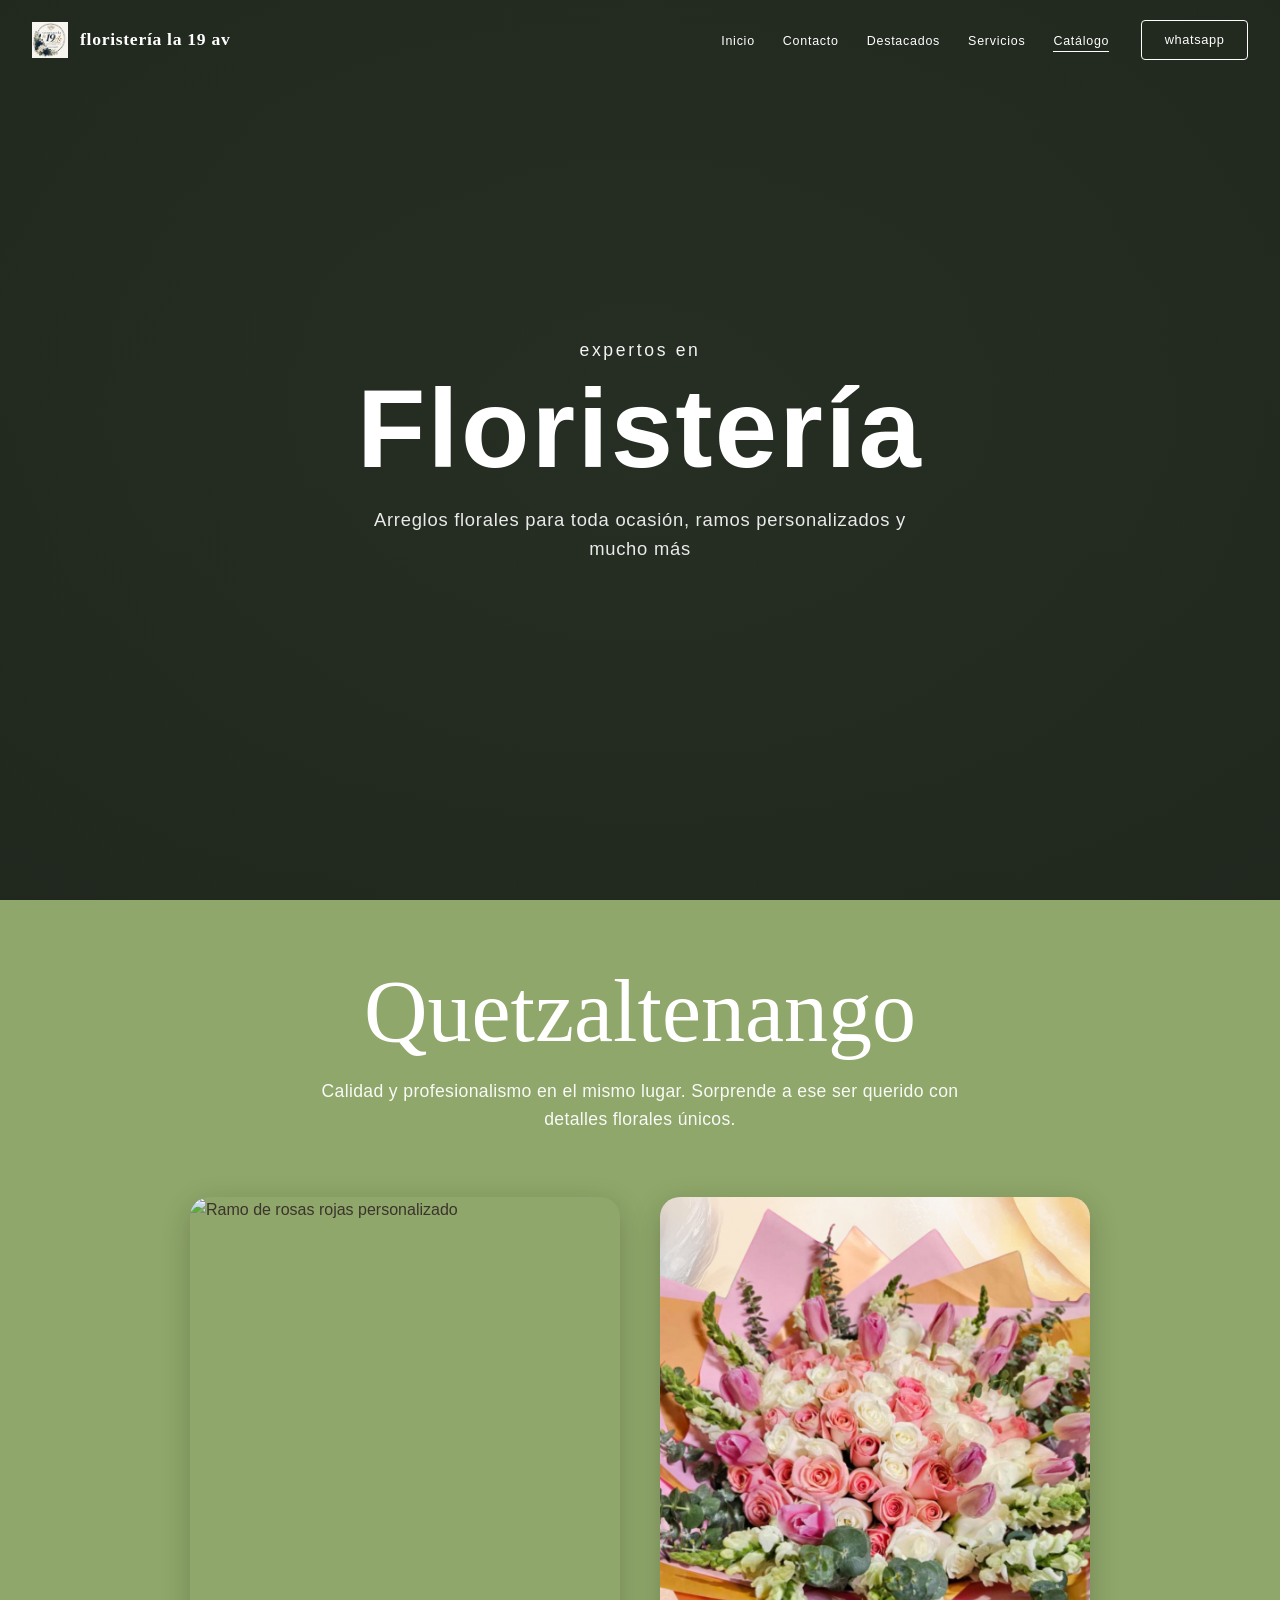
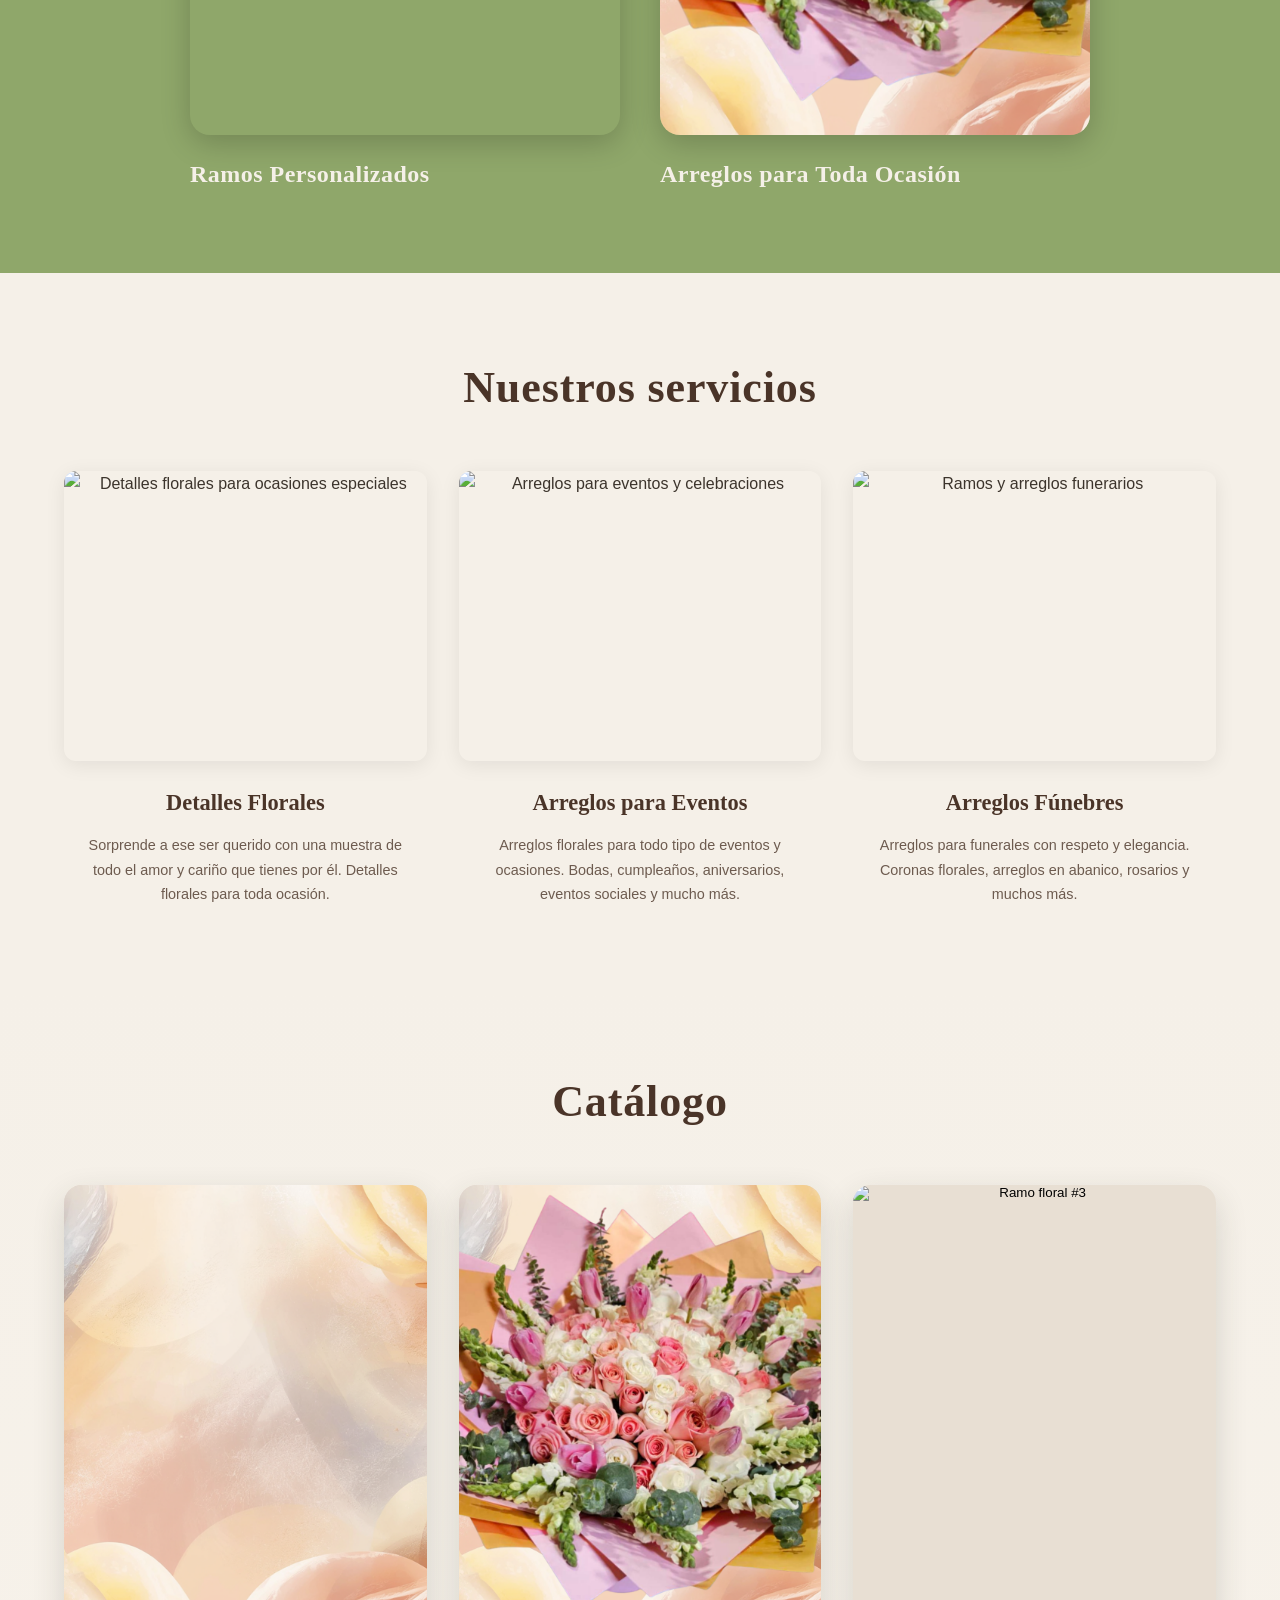
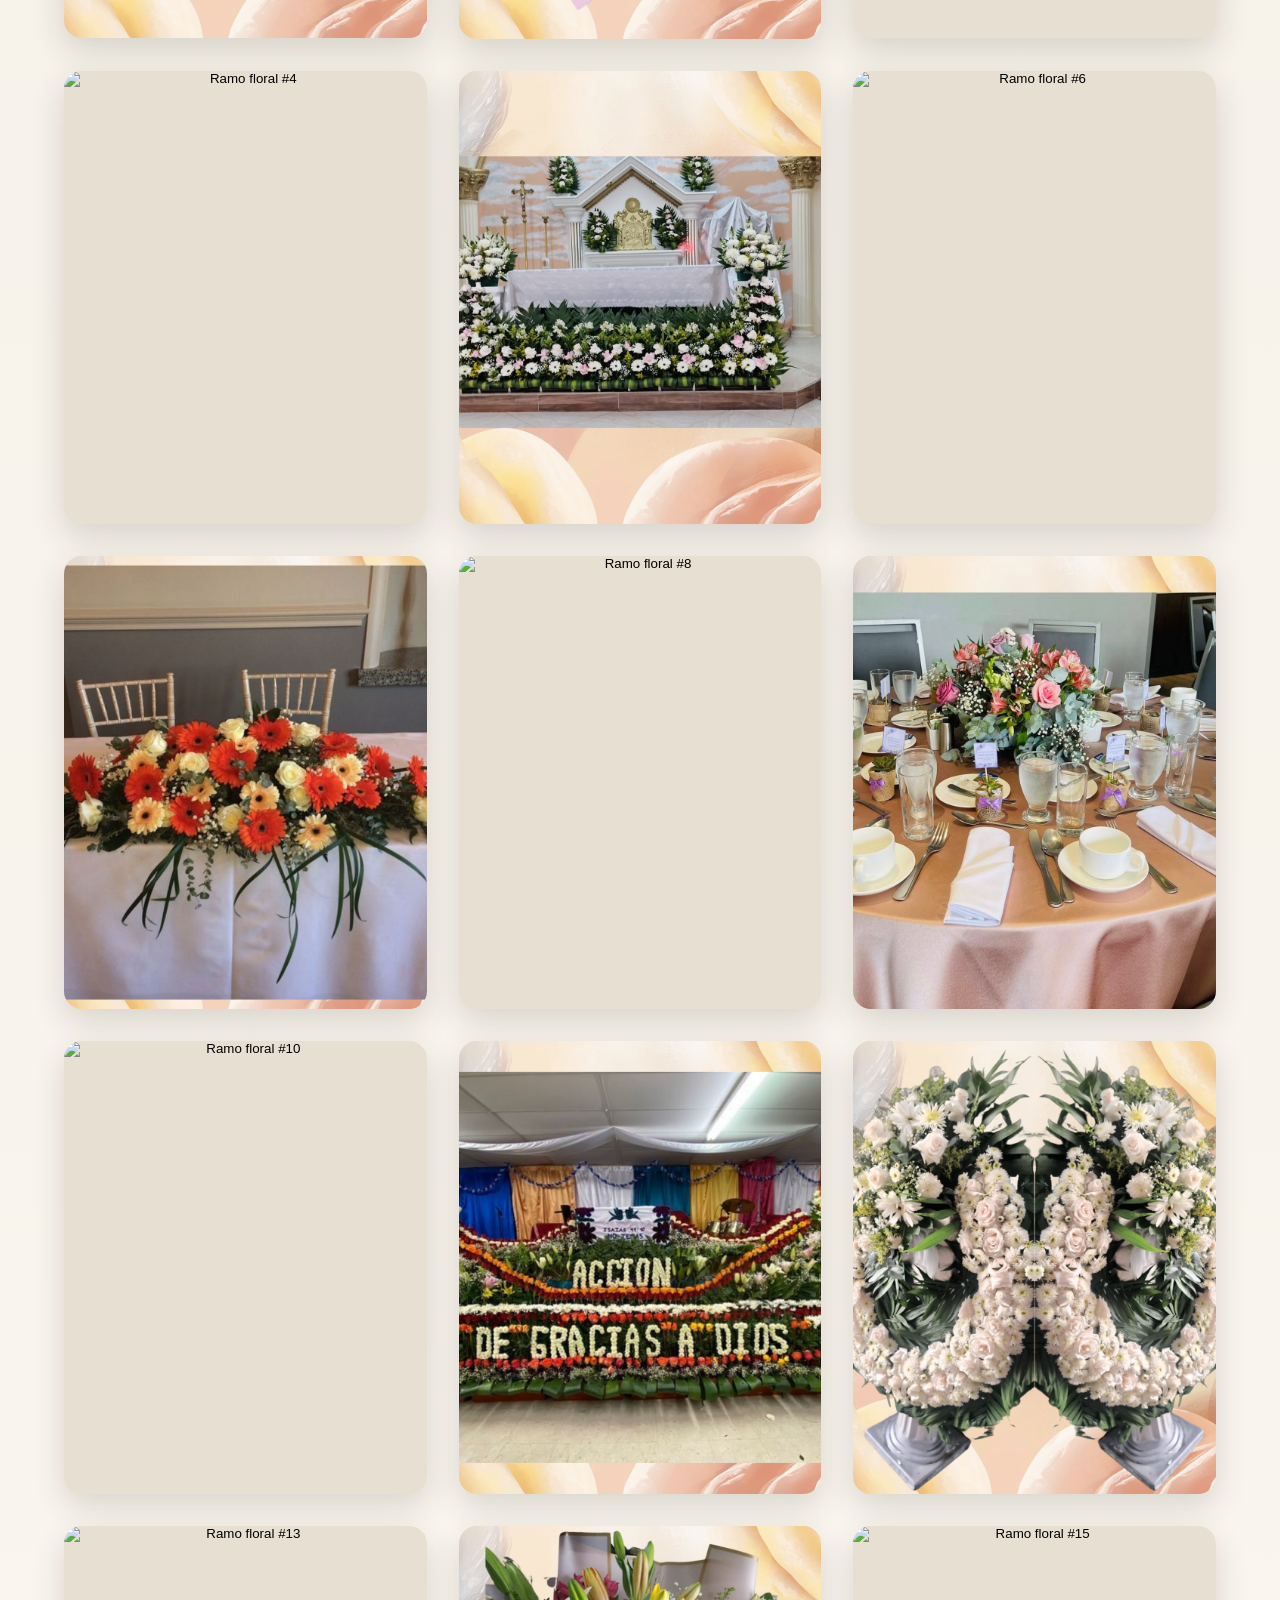
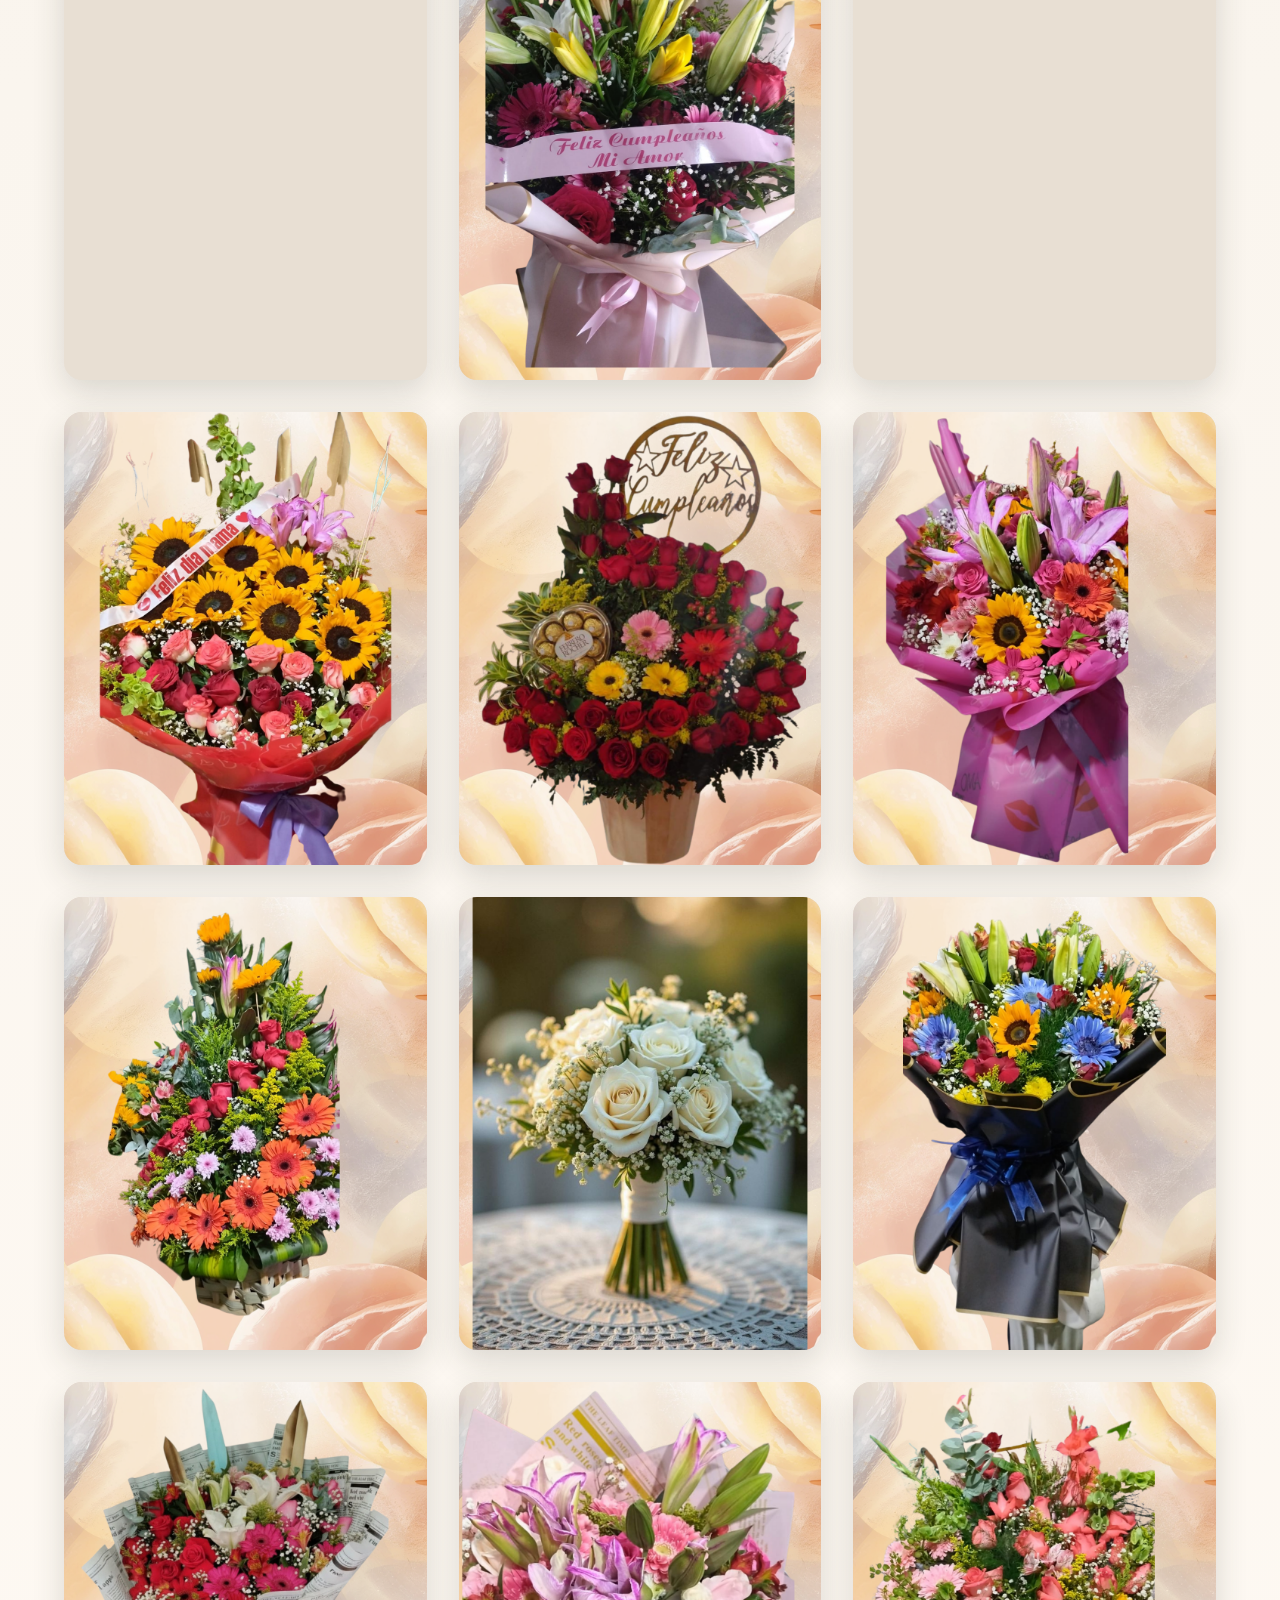
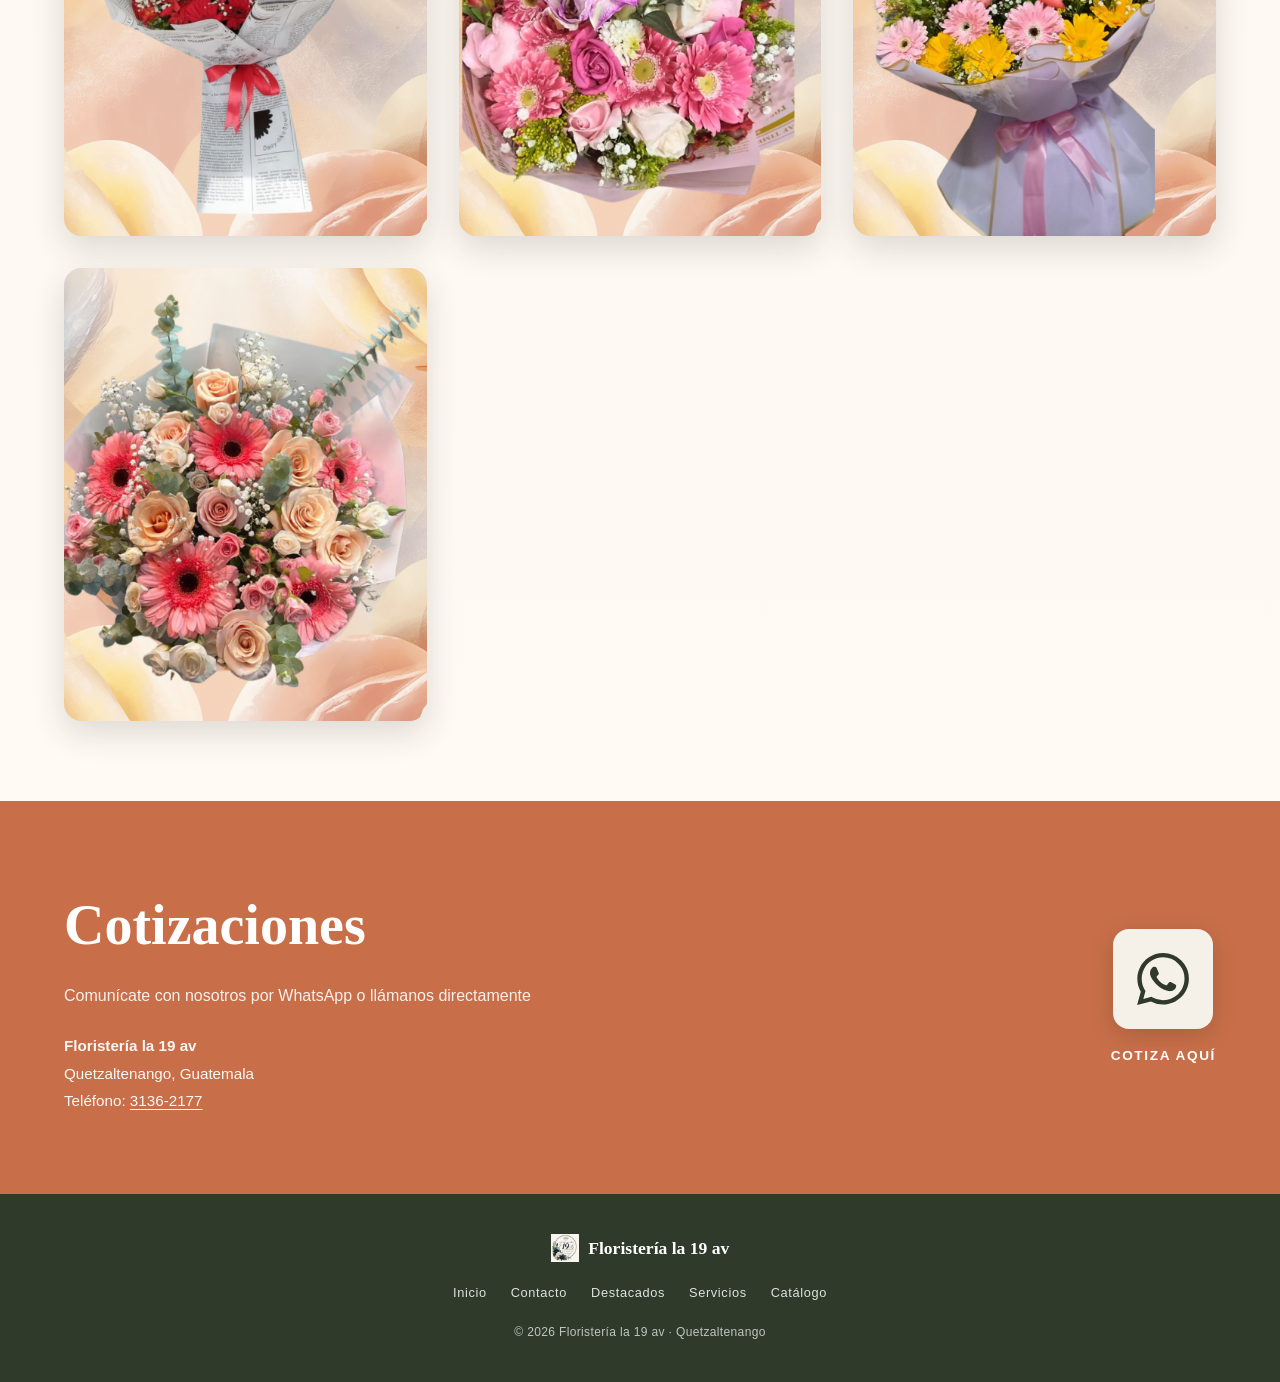
==== commit bb1a329e: "cambios y agregue el catalogo" ====
--- a/index.html
+++ b/index.html
@@ -1,4 +1,4 @@
-<!DOCTYPE html>
+﻿<!DOCTYPE html>
 <html lang="es">
 <head>
   <meta charset="UTF-8">
@@ -32,8 +32,9 @@
         <ul class="nav__list">
           <li><a href="#inicio" class="nav__link nav__link--active">Inicio</a></li>
           <li><a href="#contacto" class="nav__link">Contacto</a></li>
+          <li><a href="#destacados" class="nav__link">Destacados</a></li>
           <li><a href="#servicios" class="nav__link">Servicios</a></li>
-          <li><a href="#destacados" class="nav__link">Destacados</a></li>
+          <li><a href="#catalogo" class="nav__link">Catálogo</a></li>
         </ul>
         <a href="https://wa.me/50231362177" class="btn btn--outline btn--whatsapp" target="_blank" rel="noopener noreferrer">whatsapp</a>
       </nav>
@@ -137,33 +138,14 @@
     </div>
   </section>
 
-  <section class="catalogo" id="catalogo"><div class="container"><h2 class="section-title">Catálogo</h2><div class="catalogo-grid">
-<img src="./fotos/1.png" alt="Foto 1" loading="lazy">
-<img src="./fotos/2.png" alt="Foto 2" loading="lazy">
-<img src="./fotos/3.png" alt="Foto 3" loading="lazy">
-<img src="./fotos/4.png" alt="Foto 4" loading="lazy">
-<img src="./fotos/5.png" alt="Foto 5" loading="lazy">
-<img src="./fotos/6.png" alt="Foto 6" loading="lazy">
-<img src="./fotos/7.png" alt="Foto 7" loading="lazy">
-<img src="./fotos/8.png" alt="Foto 8" loading="lazy">
-<img src="./fotos/9.png" alt="Foto 9" loading="lazy">
-<img src="./fotos/10.png" alt="Foto 10" loading="lazy">
-<img src="./fotos/11.png" alt="Foto 11" loading="lazy">
-<img src="./fotos/12.png" alt="Foto 12" loading="lazy">
-<img src="./fotos/13.png" alt="Foto 13" loading="lazy">
-<img src="./fotos/14.png" alt="Foto 14" loading="lazy">
-<img src="./fotos/15.png" alt="Foto 15" loading="lazy">
-<img src="./fotos/16.png" alt="Foto 16" loading="lazy">
-<img src="./fotos/17.png" alt="Foto 17" loading="lazy">
-<img src="./fotos/18.png" alt="Foto 18" loading="lazy">
-<img src="./fotos/19.png" alt="Foto 19" loading="lazy">
-<img src="./fotos/20.png" alt="Foto 20" loading="lazy">
-<img src="./fotos/21.png" alt="Foto 21" loading="lazy">
-<img src="./fotos/22.png" alt="Foto 22" loading="lazy">
-<img src="./fotos/23.png" alt="Foto 23" loading="lazy">
-<img src="./fotos/24.png" alt="Foto 24" loading="lazy">
-<img src="./fotos/25.png" alt="Foto 25" loading="lazy">
-</div></div></section>
+  <!-- Catálogo -->
+  <section class="catalogo" id="catalogo">
+    <div class="container">
+      <h2 class="section-title">Catálogo</h2>
+      <div class="catalogo-grid" id="catalogoGrid" aria-label="Catálogo de ramos"></div>
+    </div>
+  </section>
+
   <!-- Cotizaciones / Contacto -->
   <section class="cta" id="contacto">
     <div class="container cta__inner">
@@ -197,12 +179,21 @@
       <nav class="footer__nav" aria-label="Navegación del pie de página">
         <a href="#inicio">Inicio</a>
         <a href="#contacto">Contacto</a>
+        <a href="#destacados">Destacados</a>
         <a href="#servicios">Servicios</a>
-        <a href="#destacados">Destacados</a>
+        <a href="#catalogo">Catálogo</a>
       </nav>
       <p class="footer__copy">&copy; 2026 Floristería la 19 av · Quetzaltenango</p>
     </div>
   </footer>
+
+  <div class="lightbox" id="lightbox" aria-hidden="true" role="dialog" aria-label="Vista ampliada del ramo">
+    <button class="lightbox__close" type="button" aria-label="Cerrar vista ampliada">&times;</button>
+    <div class="lightbox__content">
+      <img class="lightbox__image" src="" alt="">
+      <a class="lightbox__button" id="lightboxWhatsapp" href="https://wa.me/50231362177" target="_blank" rel="noopener noreferrer">Ordena la tuya</a>
+    </div>
+  </div>
 
   <script src="./js/main.js"></script>
 </body>
--- a/css/styles.css
+++ b/css/styles.css
@@ -1,14 +1,14 @@
-/* ===== Variables ===== */
+﻿/* ===== Variables ===== */
 :root {
-  --color-sage: #b4df1c;
-  --color-sage-dark: #b4df1c;
-  --color-sage-light: #f56505;
+  --color-sage: #8fa76a;
+  --color-sage-dark: #2f3a2b;
+  --color-sage-light: #c86f49;
   --color-cream: #f5f0e8;
   --color-cream-dark: #e8dfd3;
-  --color-dark: #ff8800;
+  --color-dark: #4a3428;
   --color-white: #ffffff;
-  --color-text: #c8ff00;
-  --color-text-light: #ff4800;
+  --color-text: #3c342c;
+  --color-text-light: #6d5b4f;
   --font-serif: 'Cormorant Garamond', Georgia, serif;
   --font-sans: 'Montserrat', sans-serif;
   --font-script: 'Great Vibes', cursive;
@@ -217,7 +217,7 @@
   inset: 0;
   background:
     linear-gradient(rgba(30, 35, 28, 0.45), rgba(30, 35, 28, 0.55)),
-    url('https://images.unsplash.com/photo-1487530811176-3780de880c2d?w=1920&h=1080&fit=crop&q=80') center/cover no-repeat;
+    url('../fotos/portada.png') center/cover no-repeat;
   z-index: 0;
 }
 
@@ -230,7 +230,7 @@
 
 .hero__content {
   position: relative;
-  z-index: 1;
+  z-index: 2;
   padding: 2rem;
   max-width: 800px;
 }
@@ -604,3 +604,214 @@
     font-size: clamp(2.8rem, 12vw, 4.5rem);
   }
 }
+/* ===== Catálogo ===== */
+.catalogo {
+  padding: 5rem 0;
+  background: linear-gradient(180deg, var(--color-cream) 0%, #fffaf4 100%);
+}
+
+.catalogo-grid {
+  display: grid;
+  grid-template-columns: repeat(3, minmax(0, 1fr));
+  gap: 2rem;
+}
+
+.catalogo__item {
+  position: relative;
+  display: block;
+  width: 100%;
+  border: 0;
+  border-radius: 18px;
+  overflow: hidden;
+  aspect-ratio: 4 / 5;
+  background: var(--color-cream-dark);
+  cursor: pointer;
+  box-shadow: 0 12px 32px rgba(44, 51, 40, 0.16);
+  transition: transform 0.35s ease, box-shadow 0.35s ease;
+}
+
+.catalogo__item::after {
+  content: '';
+  position: absolute;
+  inset: 0;
+  background: linear-gradient(180deg, transparent 50%, rgba(0, 0, 0, 0.22) 100%);
+  opacity: 0;
+  transition: opacity 0.35s ease;
+  pointer-events: none;
+}
+
+.catalogo__item:hover,
+.catalogo__item:focus-visible {
+  transform: translateY(-6px);
+  box-shadow: 0 18px 42px rgba(44, 51, 40, 0.24);
+  outline: none;
+}
+
+.catalogo__item:hover::after,
+.catalogo__item:focus-visible::after {
+  opacity: 1;
+}
+
+.catalogo__image {
+  width: 100%;
+  height: 100%;
+  object-fit: cover;
+  transition: transform 0.55s ease, filter 0.35s ease;
+}
+
+.catalogo__item:hover .catalogo__image,
+.catalogo__item:focus-visible .catalogo__image {
+  transform: scale(1.06);
+  filter: saturate(1.08) contrast(1.03);
+}
+
+/* ===== Lightbox ===== */
+body.lightbox-open {
+  overflow: hidden;
+}
+
+.lightbox {
+  position: fixed;
+  inset: 0;
+  z-index: 2000;
+  display: flex;
+  align-items: center;
+  justify-content: center;
+  padding: 5rem 1.5rem 2rem;
+  background: rgba(10, 12, 10, 0.86);
+  opacity: 0;
+  visibility: hidden;
+  transition: opacity 0.3s ease, visibility 0.3s ease;
+}
+
+.lightbox.is-open {
+  opacity: 1;
+  visibility: visible;
+}
+
+.lightbox__content {
+  display: flex;
+  flex-direction: column;
+  align-items: center;
+  gap: 1.25rem;
+  max-width: min(92vw, 900px);
+  max-height: 88vh;
+  transform: translateY(18px) scale(0.96);
+  transition: transform 0.35s ease;
+}
+
+.lightbox.is-open .lightbox__content {
+  transform: translateY(0) scale(1);
+}
+
+.lightbox__image {
+  max-width: 100%;
+  max-height: calc(88vh - 5rem);
+  width: auto;
+  height: auto;
+  object-fit: contain;
+  border-radius: 18px;
+  box-shadow: 0 24px 70px rgba(0, 0, 0, 0.42);
+}
+
+.lightbox__close {
+  position: absolute;
+  top: 1.25rem;
+  right: 1.25rem;
+  display: flex;
+  align-items: center;
+  justify-content: center;
+  width: 44px;
+  height: 44px;
+  border: 1px solid rgba(255, 255, 255, 0.3);
+  border-radius: 999px;
+  background: rgba(255, 255, 255, 0.12);
+  color: var(--color-white);
+  font-size: 2rem;
+  line-height: 1;
+  cursor: pointer;
+  transition: background 0.25s ease, transform 0.25s ease;
+}
+
+.lightbox__close:hover,
+.lightbox__close:focus-visible {
+  background: rgba(255, 255, 255, 0.22);
+  transform: scale(1.06);
+  outline: none;
+}
+
+.lightbox__button {
+  display: inline-flex;
+  align-items: center;
+  justify-content: center;
+  min-height: 48px;
+  padding: 0.85rem 1.7rem;
+  border-radius: 999px;
+  background: #25d366;
+  color: var(--color-white);
+  font-size: 0.92rem;
+  font-weight: 700;
+  letter-spacing: 0.02em;
+  box-shadow: 0 10px 28px rgba(37, 211, 102, 0.32);
+  transition: transform 0.25s ease, background 0.25s ease, box-shadow 0.25s ease;
+}
+
+.lightbox__button:hover,
+.lightbox__button:focus-visible {
+  background: #1ebe5d;
+  transform: translateY(-2px);
+  box-shadow: 0 14px 34px rgba(37, 211, 102, 0.42);
+  outline: none;
+}
+
+@media (max-width: 980px) {
+  .nav {
+    gap: 1.25rem;
+  }
+
+  .nav__list {
+    gap: 1rem;
+  }
+
+  .catalogo-grid {
+    grid-template-columns: repeat(2, minmax(0, 1fr));
+    gap: 1.5rem;
+  }
+}
+
+@media (max-width: 560px) {
+  .catalogo {
+    padding: 4rem 0;
+  }
+
+  .catalogo-grid {
+    grid-template-columns: 1fr;
+    gap: 1.25rem;
+    max-width: 390px;
+    margin: 0 auto;
+  }
+
+  .catalogo__item {
+    border-radius: 16px;
+  }
+
+  .lightbox {
+    padding: 4.5rem 1rem 1.25rem;
+  }
+
+  .lightbox__close {
+    top: 0.9rem;
+    right: 0.9rem;
+  }
+
+  .lightbox__image {
+    max-height: calc(86vh - 5.5rem);
+    border-radius: 14px;
+  }
+
+  .lightbox__button {
+    width: min(100%, 300px);
+  }
+}
+
+
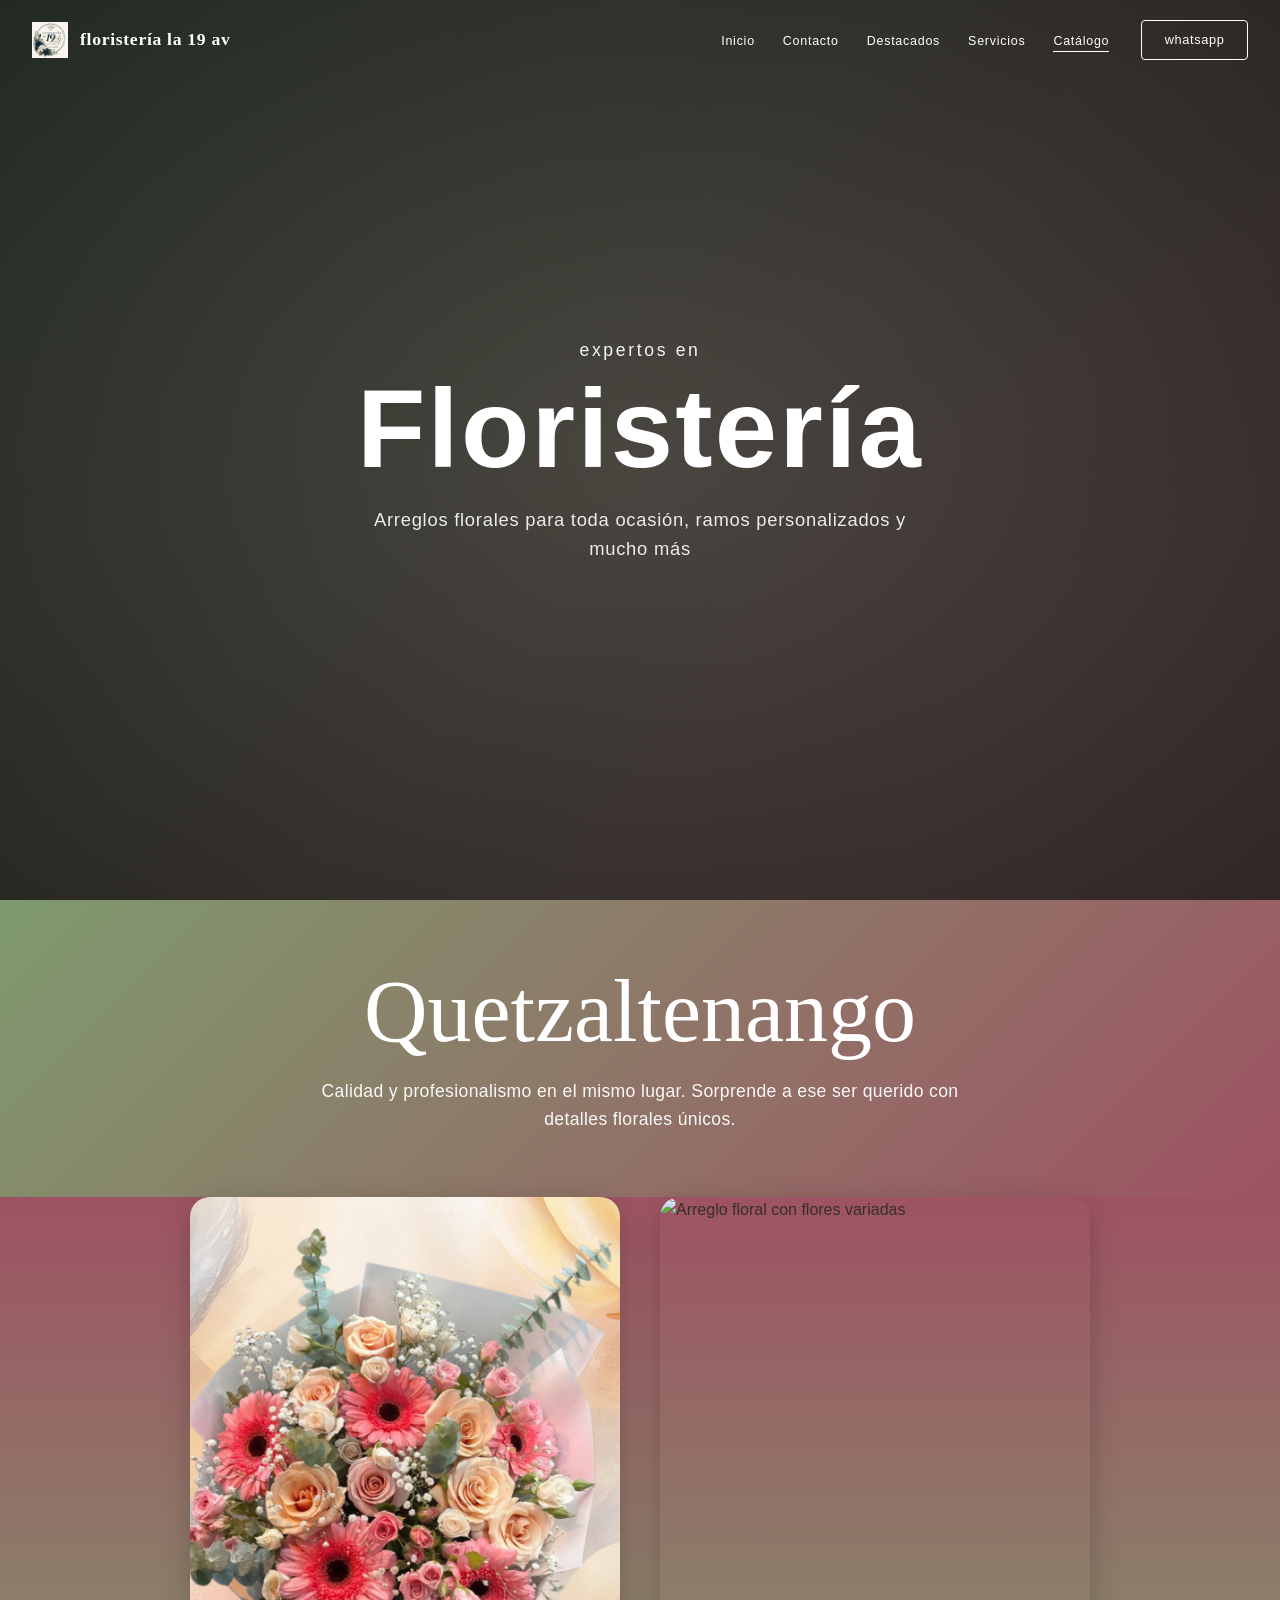
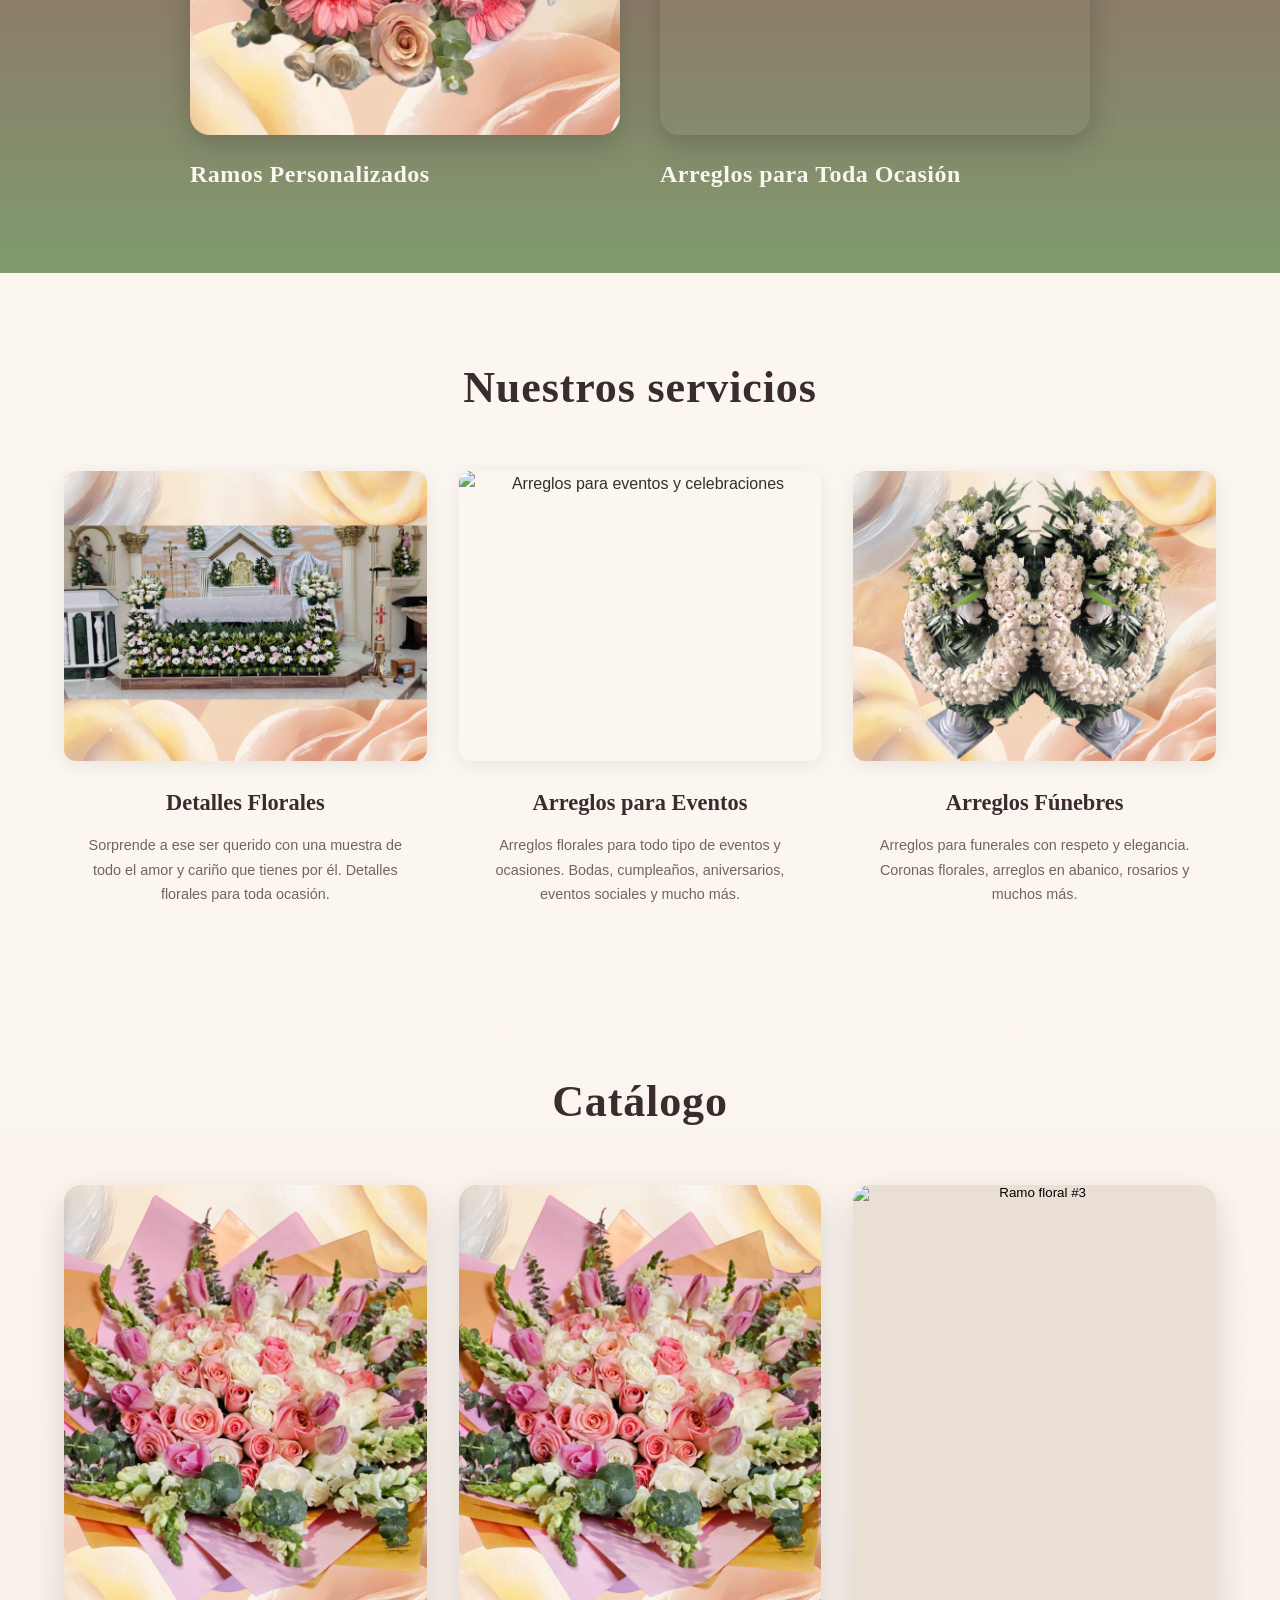
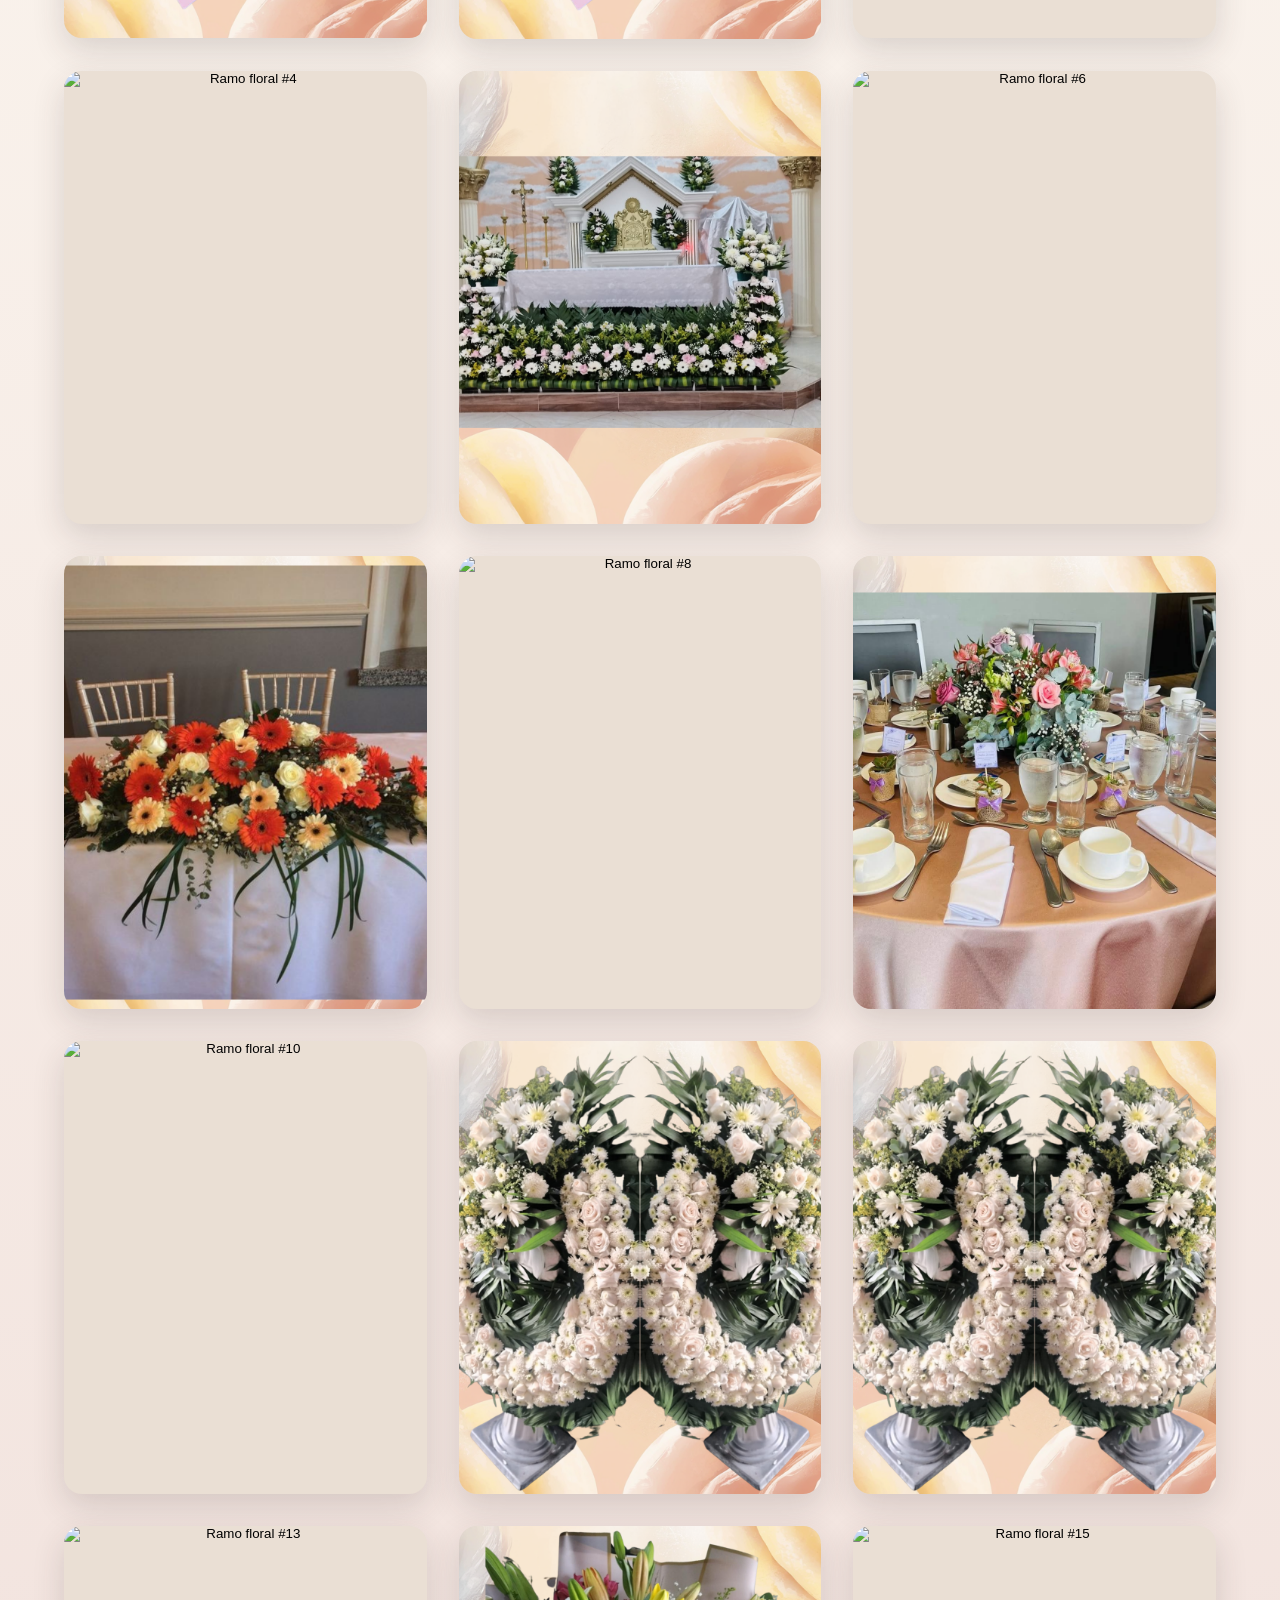
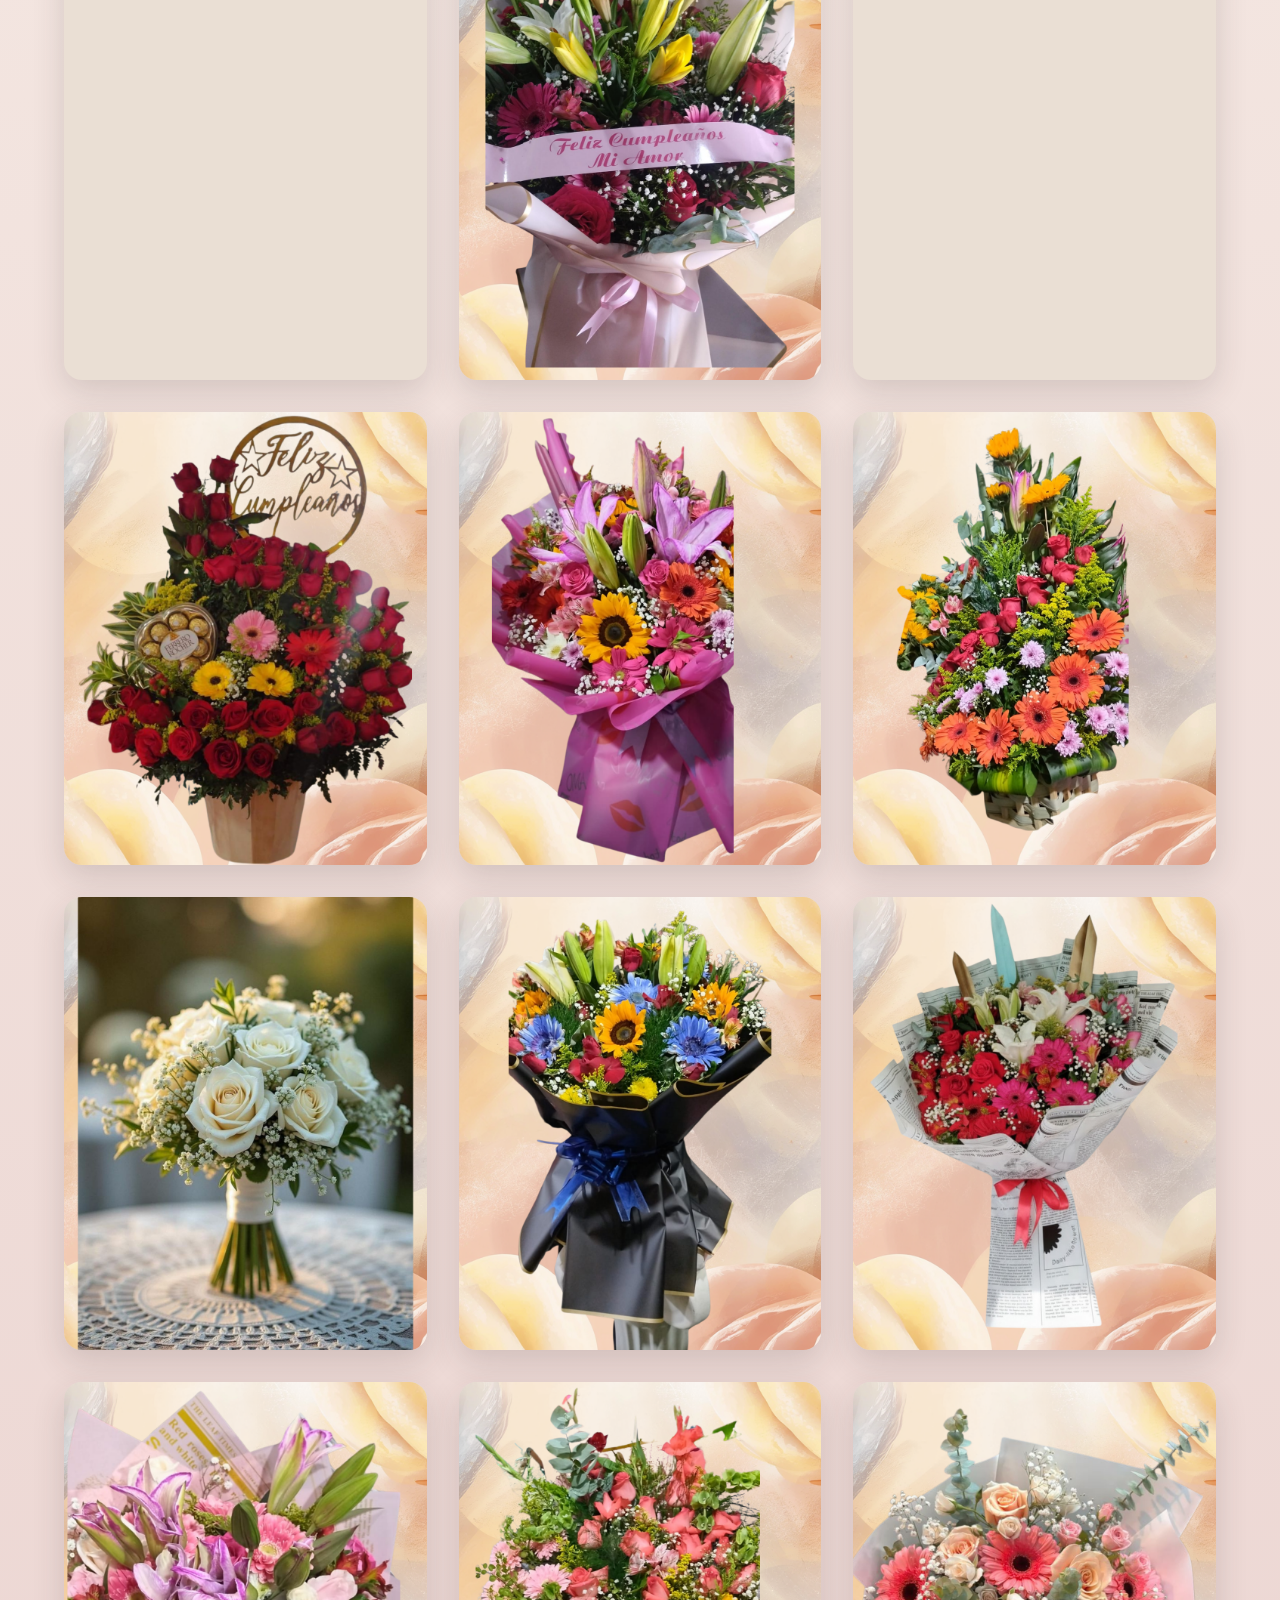
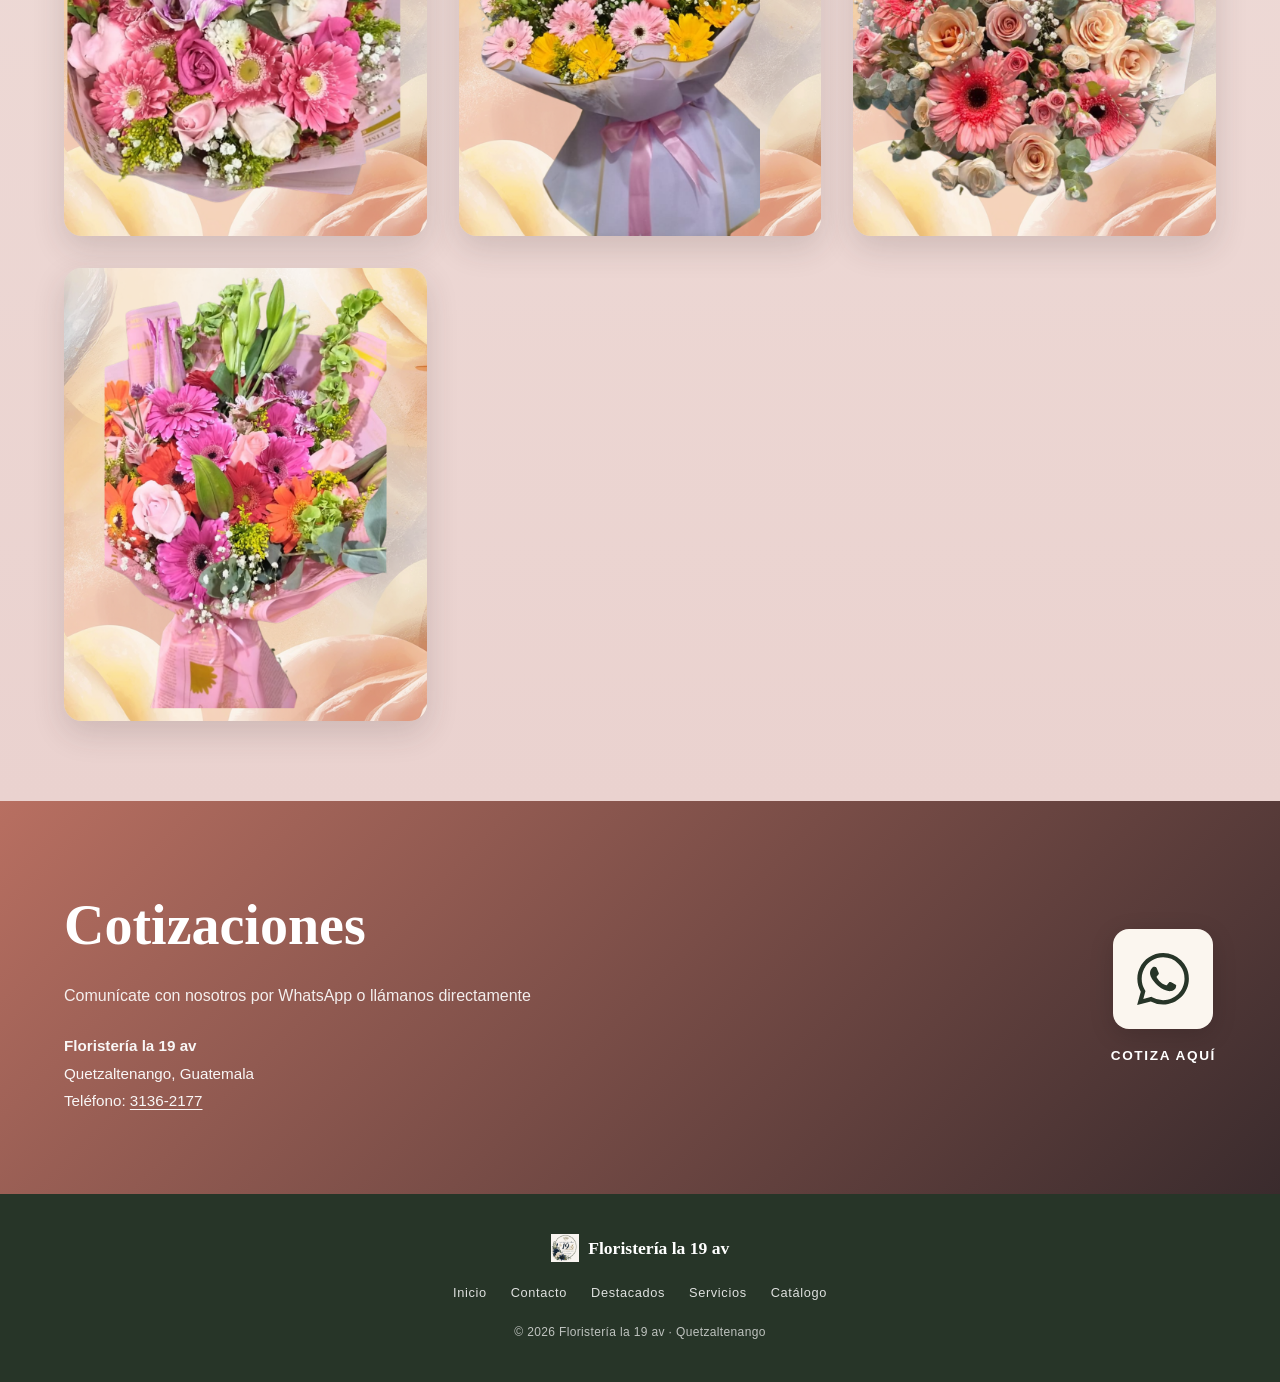
==== commit b26333ce: "arreglo en boton y colores" ====
--- a/index.html
+++ b/index.html
@@ -67,7 +67,7 @@
           <a href="https://wa.me/50231362177?text=Hola,%20me%20interesa%20un%20ramo%20personalizado" class="featured__link" target="_blank" rel="noopener noreferrer">
             <div class="featured__image-wrap">
               <img
-                src="./fotos/portada.png"
+                src="./fotos/24.png"
                 alt="Ramo de rosas rojas personalizado"
                 class="featured__image"
                 loading="lazy"
@@ -80,7 +80,7 @@
           <a href="https://wa.me/50231362177?text=Hola,%20me%20interesa%20un%20arreglo%20floral" class="featured__link" target="_blank" rel="noopener noreferrer">
             <div class="featured__image-wrap">
               <img
-                src="./fotos/2.png"
+                src="./fotos/10.png"
                 alt="Arreglo floral con flores variadas"
                 class="featured__image"
                 loading="lazy"
@@ -101,7 +101,7 @@
         <article class="service-card">
           <div class="service-card__image-wrap">
             <img
-              src="./fotos/3.png"
+              src="./fotos/5.png"
               alt="Detalles florales para ocasiones especiales"
               class="service-card__image"
               loading="lazy"
@@ -113,7 +113,7 @@
         <article class="service-card">
           <div class="service-card__image-wrap">
             <img
-              src="./fotos/3.png"
+              src="./fotos/8.png"
               alt="Arreglos para eventos y celebraciones"
               class="service-card__image"
               loading="lazy"
@@ -125,7 +125,7 @@
         <article class="service-card">
           <div class="service-card__image-wrap">
             <img
-              src="./fotos/3.png"
+              src="./fotos/11.png"
               alt="Ramos y arreglos funerarios"
               class="service-card__image"
               loading="lazy"
@@ -191,7 +191,10 @@
     <button class="lightbox__close" type="button" aria-label="Cerrar vista ampliada">&times;</button>
     <div class="lightbox__content">
       <img class="lightbox__image" src="" alt="">
-      <a class="lightbox__button" id="lightboxWhatsapp" href="https://wa.me/50231362177" target="_blank" rel="noopener noreferrer">Ordena la tuya</a>
+      <div class="lightbox__actions">
+        <span class="lightbox__number" id="lightboxNumber">#1</span>
+        <a class="lightbox__button" id="lightboxWhatsapp" href="https://wa.me/50231362177" target="_blank" rel="noopener noreferrer">ordena el tuyo aqui</a>
+      </div>
     </div>
   </div>
 
--- a/css/styles.css
+++ b/css/styles.css
@@ -1,14 +1,17 @@
 ﻿/* ===== Variables ===== */
 :root {
-  --color-sage: #8fa76a;
-  --color-sage-dark: #2f3a2b;
-  --color-sage-light: #c86f49;
-  --color-cream: #f5f0e8;
-  --color-cream-dark: #e8dfd3;
-  --color-dark: #4a3428;
+  --color-sage: #7f9a6e;
+  --color-sage-dark: #273528;
+  --color-sage-light: #b86f61;
+  --color-cream: #fbf6ef;
+  --color-cream-dark: #eadfd4;
+  --color-dark: #3a2b2d;
   --color-white: #ffffff;
-  --color-text: #3c342c;
-  --color-text-light: #6d5b4f;
+  --color-text: #362f2b;
+  --color-text-light: #74645c;
+  --color-blush: #ead2cf;
+  --color-rose: #9e5362;
+  --color-gold: #d4a15f;
   --font-serif: 'Cormorant Garamond', Georgia, serif;
   --font-sans: 'Montserrat', sans-serif;
   --font-script: 'Great Vibes', cursive;
@@ -96,7 +99,7 @@
 }
 
 .header--scrolled {
-  background: rgba(44, 51, 40, 0.95);
+  background: rgba(39, 53, 40, 0.95);
   backdrop-filter: blur(8px);
   box-shadow: 0 2px 20px rgba(0, 0, 0, 0.15);
 }
@@ -216,7 +219,7 @@
   position: absolute;
   inset: 0;
   background:
-    linear-gradient(rgba(30, 35, 28, 0.45), rgba(30, 35, 28, 0.55)),
+    linear-gradient(135deg, rgba(39, 53, 40, 0.74), rgba(88, 42, 54, 0.56)),
     url('../fotos/portada.png') center/cover no-repeat;
   z-index: 0;
 }
@@ -224,7 +227,7 @@
 .hero__overlay {
   position: absolute;
   inset: 0;
-  background: radial-gradient(ellipse at center, transparent 0%, rgba(20, 25, 18, 0.3) 100%);
+  background: radial-gradient(ellipse at center, rgba(255, 244, 238, 0.1) 0%, rgba(29, 26, 24, 0.42) 100%);
   z-index: 1;
 }
 
@@ -264,7 +267,7 @@
 
 /* ===== Banner ===== */
 .banner {
-  background: var(--color-sage);
+  background: linear-gradient(135deg, var(--color-sage) 0%, var(--color-rose) 100%);
   padding: 4rem 2rem;
   text-align: center;
   color: var(--color-white);
@@ -289,7 +292,7 @@
 
 /* ===== Featured ===== */
 .featured {
-  background: var(--color-sage);
+  background: linear-gradient(180deg, var(--color-rose) 0%, var(--color-sage) 100%);
   padding: 0 0 5rem;
 }
 
@@ -404,7 +407,7 @@
 
 /* ===== CTA / Contacto ===== */
 .cta {
-  background: var(--color-sage-light);
+  background: linear-gradient(135deg, var(--color-sage-light) 0%, var(--color-dark) 100%);
   padding: 5rem 0;
   color: var(--color-white);
 }
@@ -607,7 +610,7 @@
 /* ===== Catálogo ===== */
 .catalogo {
   padding: 5rem 0;
-  background: linear-gradient(180deg, var(--color-cream) 0%, #fffaf4 100%);
+  background: linear-gradient(180deg, var(--color-cream) 0%, var(--color-blush) 100%);
 }
 
 .catalogo-grid {
@@ -626,7 +629,7 @@
   aspect-ratio: 4 / 5;
   background: var(--color-cream-dark);
   cursor: pointer;
-  box-shadow: 0 12px 32px rgba(44, 51, 40, 0.16);
+  box-shadow: 0 12px 32px rgba(58, 43, 45, 0.16);
   transition: transform 0.35s ease, box-shadow 0.35s ease;
 }
 
@@ -643,7 +646,7 @@
 .catalogo__item:hover,
 .catalogo__item:focus-visible {
   transform: translateY(-6px);
-  box-shadow: 0 18px 42px rgba(44, 51, 40, 0.24);
+  box-shadow: 0 18px 42px rgba(58, 43, 45, 0.24);
   outline: none;
 }
 
@@ -678,7 +681,7 @@
   align-items: center;
   justify-content: center;
   padding: 5rem 1.5rem 2rem;
-  background: rgba(10, 12, 10, 0.86);
+  background: rgba(28, 24, 25, 0.88);
   opacity: 0;
   visibility: hidden;
   transition: opacity 0.3s ease, visibility 0.3s ease;
@@ -698,6 +701,8 @@
   max-height: 88vh;
   transform: translateY(18px) scale(0.96);
   transition: transform 0.35s ease;
+  touch-action: pan-y;
+  user-select: none;
 }
 
 .lightbox.is-open .lightbox__content {
@@ -712,6 +717,37 @@
   object-fit: contain;
   border-radius: 18px;
   box-shadow: 0 24px 70px rgba(0, 0, 0, 0.42);
+  cursor: grab;
+}
+
+.lightbox__image:active {
+  cursor: grabbing;
+}
+
+.lightbox__actions {
+  display: flex;
+  align-items: center;
+  justify-content: center;
+  gap: 0.85rem;
+  flex-wrap: nowrap;
+  max-width: 100%;
+}
+
+.lightbox__number {
+  display: inline-flex;
+  align-items: center;
+  justify-content: center;
+  min-width: 58px;
+  min-height: 46px;
+  padding: 0.65rem 0.95rem;
+  border-radius: 999px;
+  background: rgba(255, 255, 255, 0.14);
+  color: var(--color-white);
+  font-family: var(--font-serif);
+  font-size: 1.35rem;
+  font-weight: 700;
+  line-height: 1;
+  box-shadow: inset 0 0 0 1px rgba(255, 255, 255, 0.22);
 }
 
 .lightbox__close {
@@ -754,6 +790,7 @@
   letter-spacing: 0.02em;
   box-shadow: 0 10px 28px rgba(37, 211, 102, 0.32);
   transition: transform 0.25s ease, background 0.25s ease, box-shadow 0.25s ease;
+  white-space: nowrap;
 }
 
 .lightbox__button:hover,
@@ -810,8 +847,21 @@
   }
 
   .lightbox__button {
-    width: min(100%, 300px);
-  }
-}
-
-
+    flex: 1;
+    width: auto;
+    min-width: 0;
+    padding-inline: 1rem;
+  }
+
+  .lightbox__actions {
+    width: 100%;
+    gap: 0.65rem;
+  }
+
+  .lightbox__number {
+    min-width: 52px;
+    font-size: 1.15rem;
+  }
+}
+
+
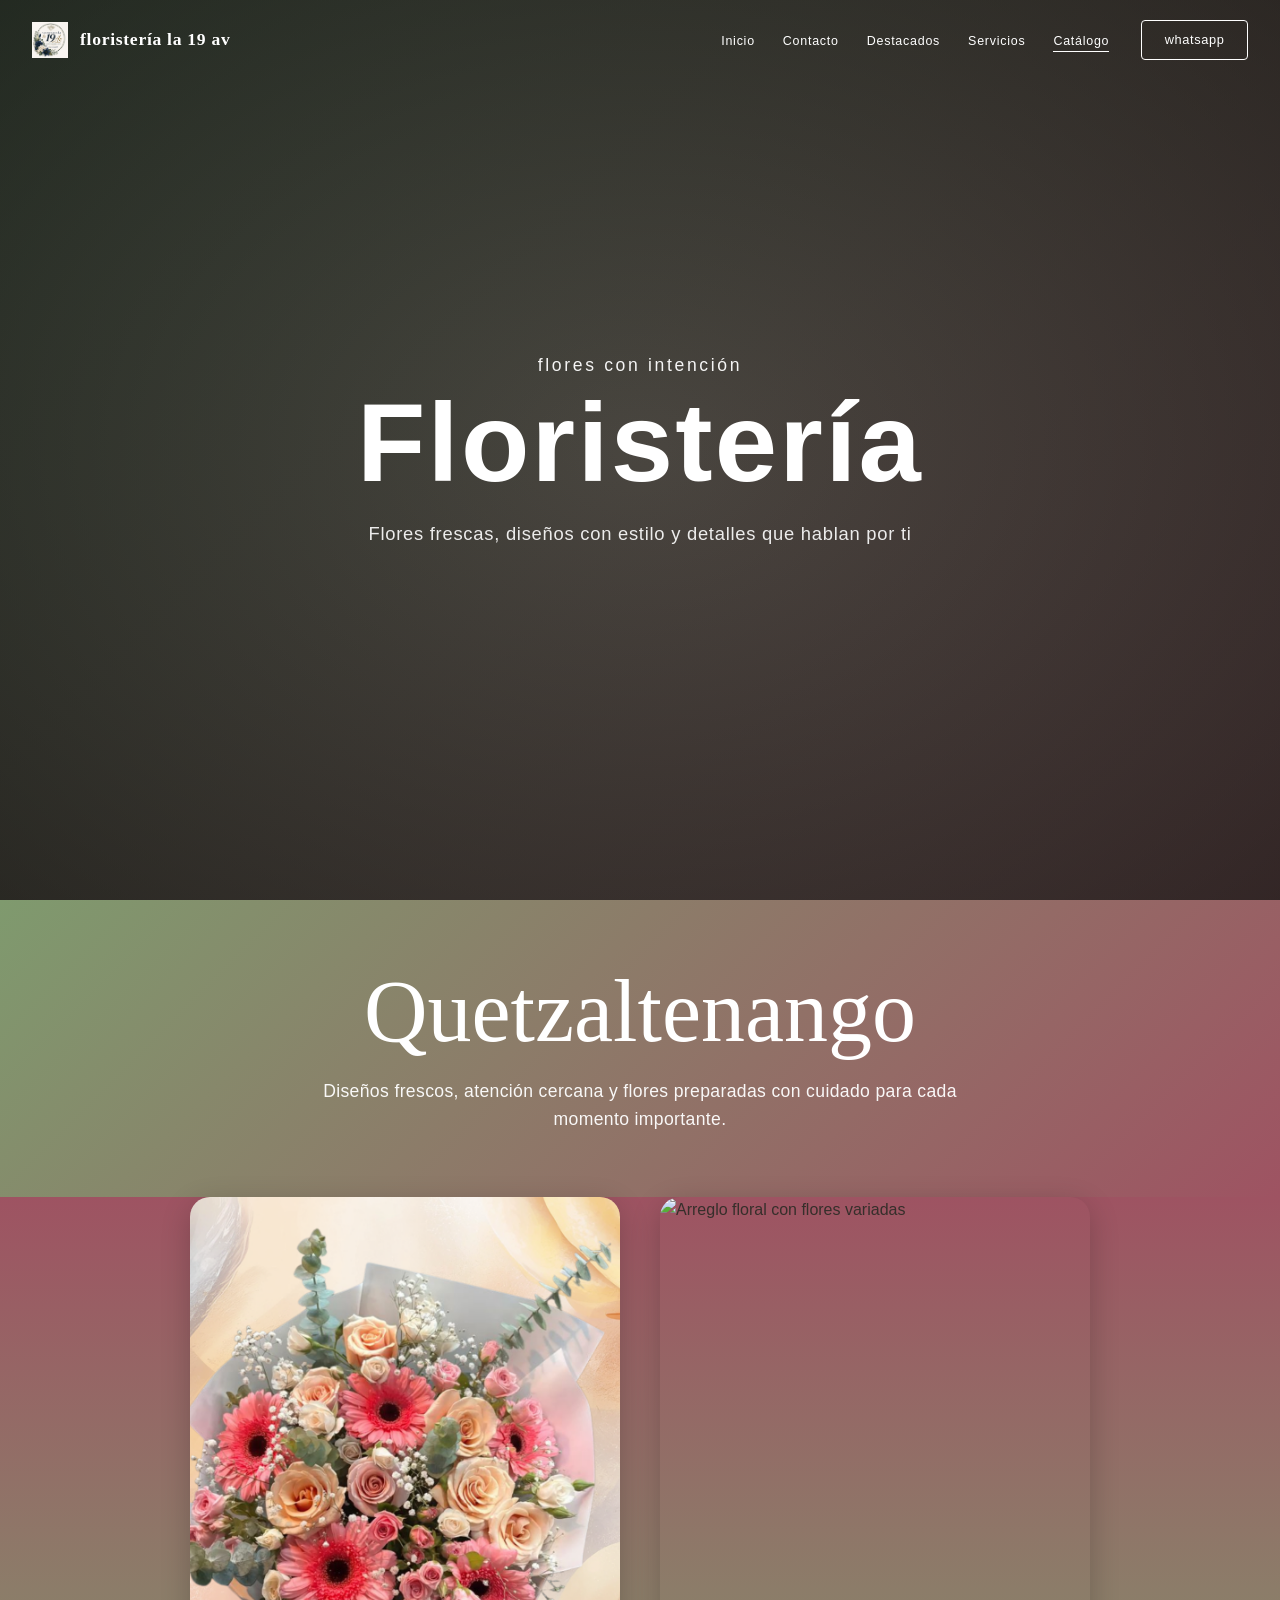
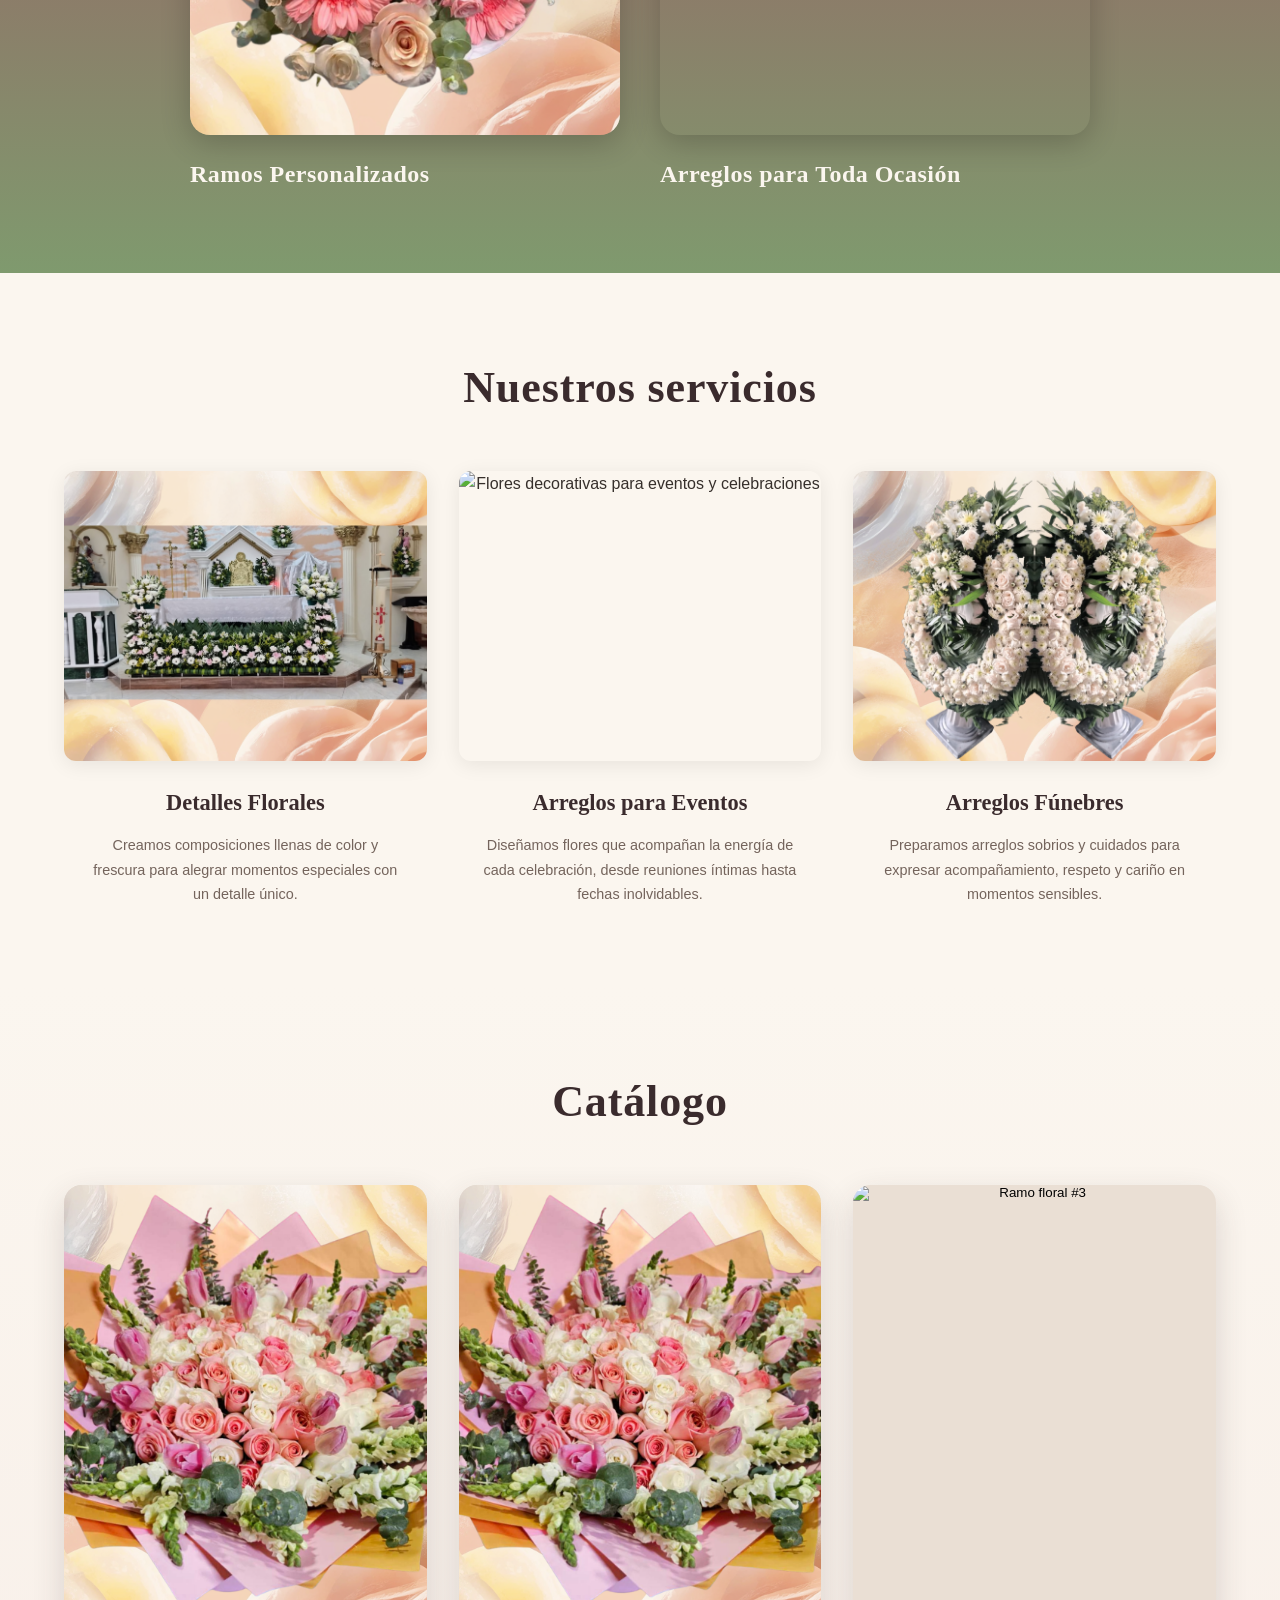
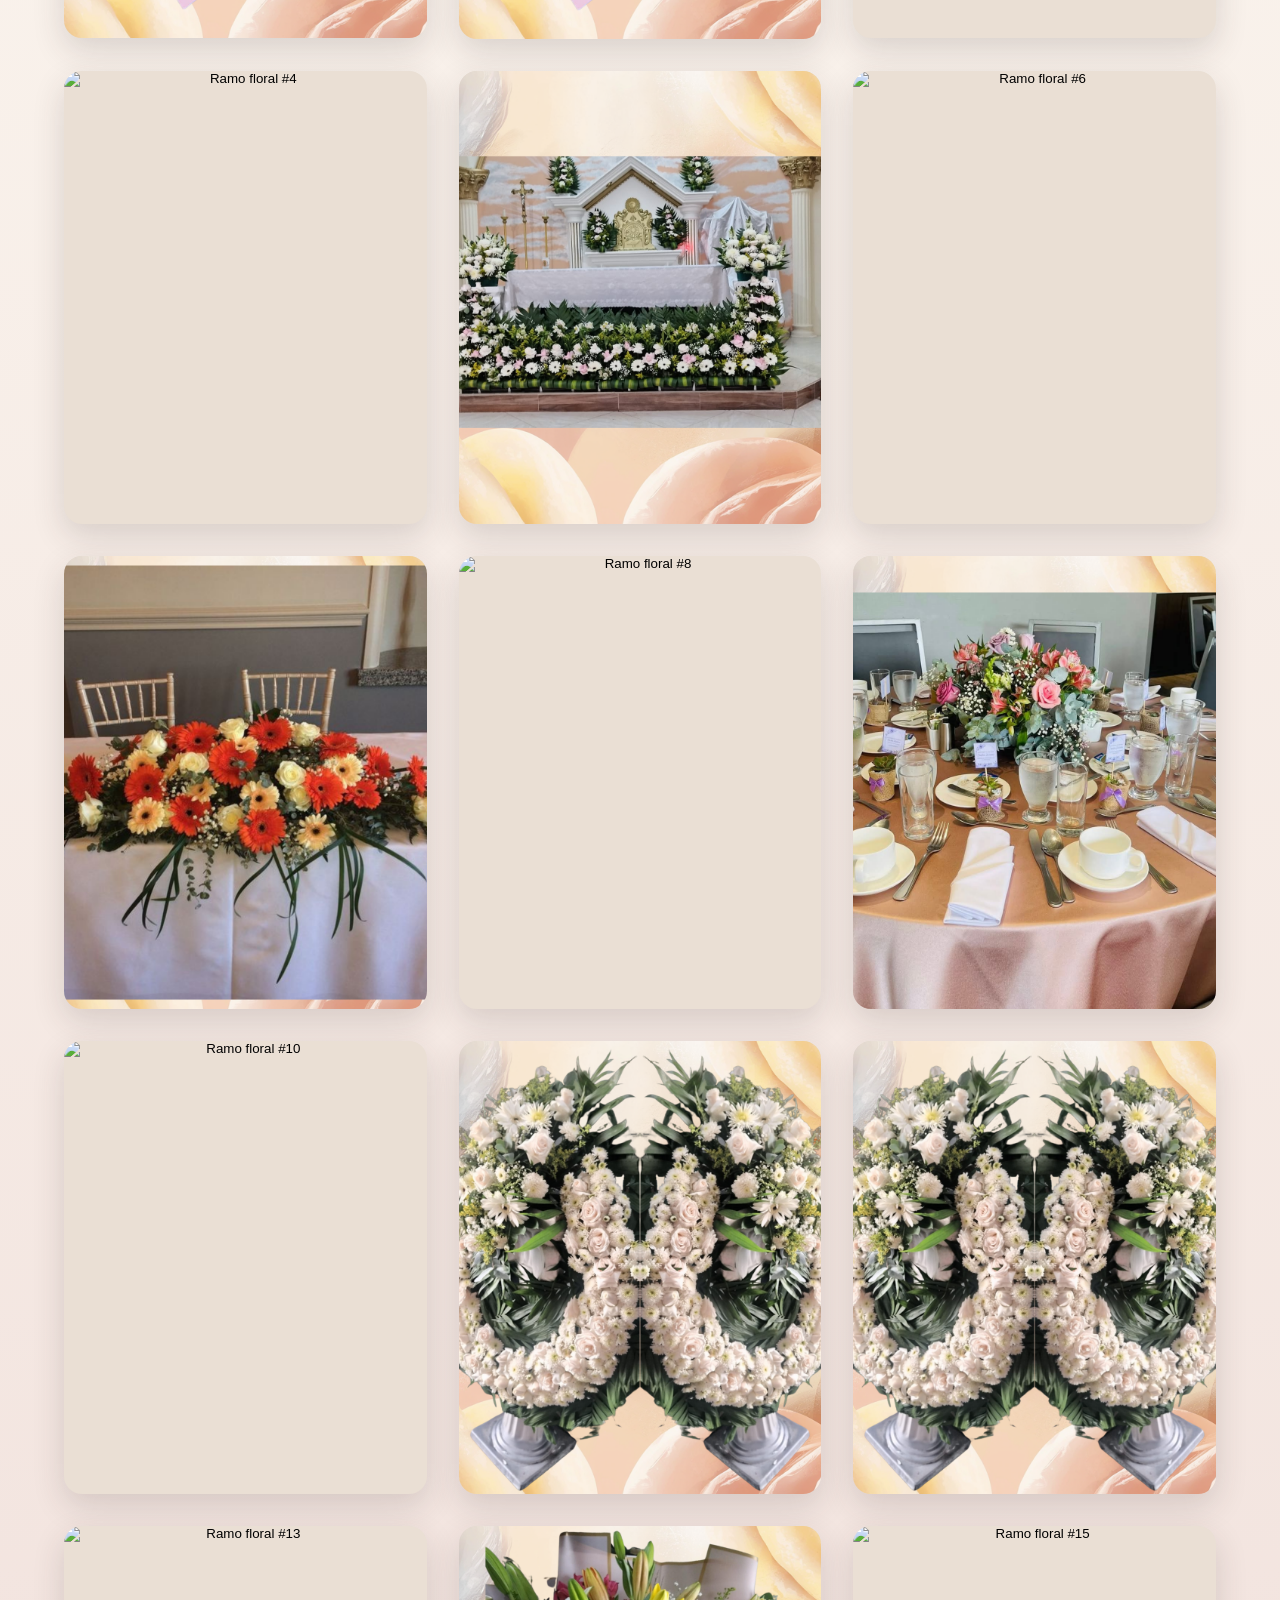
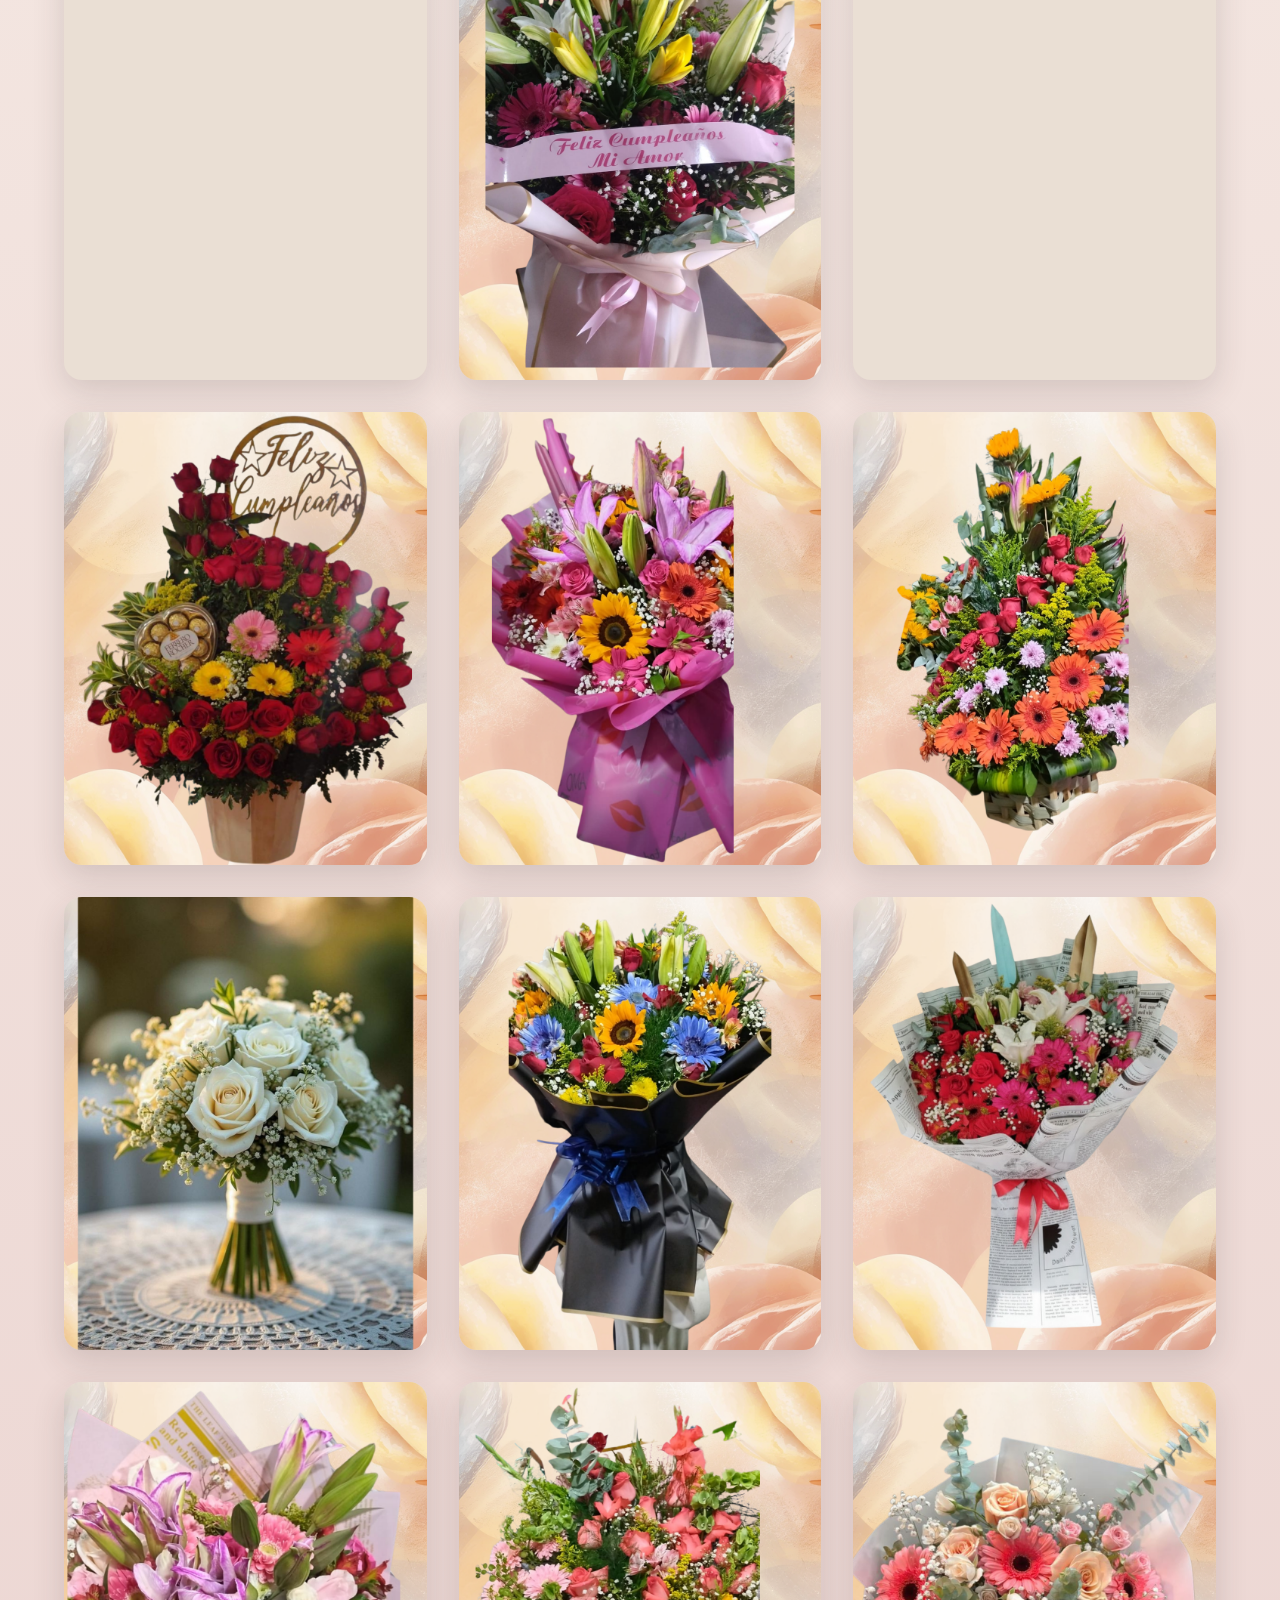
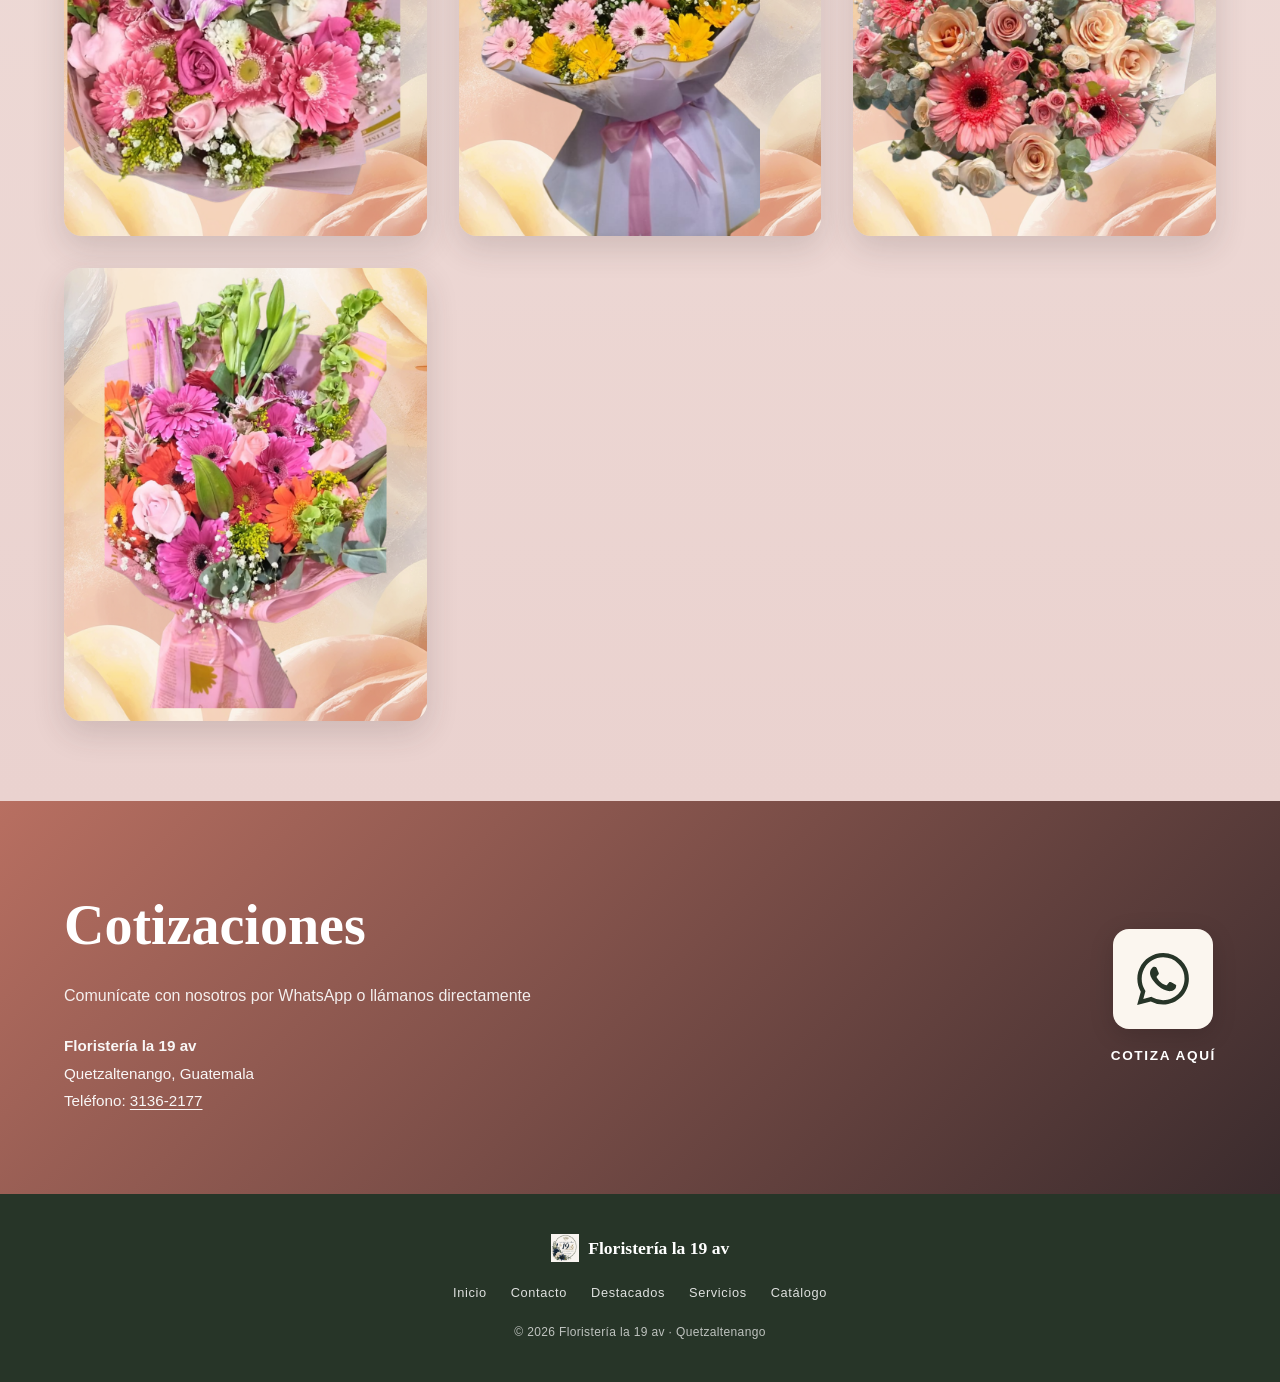
==== commit b9a4a330: "frases cambiadas" ====
--- a/index.html
+++ b/index.html
@@ -3,7 +3,7 @@
 <head>
   <meta charset="UTF-8">
   <meta name="viewport" content="width=device-width, initial-scale=1.0">
-  <meta name="description" content="Floristería la 19 av en Quetzaltenango. Arreglos florales para toda ocasión, ramos personalizados y mucho más.">
+  <meta name="description" content="Floristería la 19 av en Quetzaltenango. Flores frescas, ramos con estilo y detalles florales para momentos especiales.">
   <title>Floristería la 19 av | Quetzaltenango</title>
   <link rel="preconnect" href="https://fonts.googleapis.com">
   <link rel="preconnect" href="https://fonts.gstatic.com" crossorigin>
@@ -45,9 +45,9 @@
   <section class="hero">
     <div class="hero__overlay"></div>
     <div class="hero__content">
-      <p class="hero__subtitle">expertos en</p>
+      <p class="hero__subtitle">flores con intención</p>
       <h1 class="hero__title">Floristería</h1>
-      <p class="hero__tagline">Arreglos florales para toda ocasión, ramos personalizados y mucho más</p>
+      <p class="hero__tagline">Flores frescas, diseños con estilo y detalles que hablan por ti</p>
     </div>
   </section>
 
@@ -55,7 +55,7 @@
   <section class="banner">
     <div class="banner__content">
       <h2 class="banner__title">Quetzaltenango</h2>
-      <p class="banner__text">Calidad y profesionalismo en el mismo lugar. Sorprende a ese ser querido con detalles florales únicos.</p>
+      <p class="banner__text">Diseños frescos, atención cercana y flores preparadas con cuidado para cada momento importante.</p>
     </div>
   </section>
 
@@ -102,37 +102,37 @@
           <div class="service-card__image-wrap">
             <img
               src="./fotos/5.png"
-              alt="Detalles florales para ocasiones especiales"
+              alt="Diseño floral fresco para ocasiones especiales"
               class="service-card__image"
               loading="lazy"
             >
           </div>
           <h3 class="service-card__title">Detalles Florales</h3>
-          <p class="service-card__text">Sorprende a ese ser querido con una muestra de todo el amor y cariño que tienes por él. Detalles florales para toda ocasión.</p>
+          <p class="service-card__text">Creamos composiciones llenas de color y frescura para alegrar momentos especiales con un detalle único.</p>
         </article>
         <article class="service-card">
           <div class="service-card__image-wrap">
             <img
               src="./fotos/8.png"
-              alt="Arreglos para eventos y celebraciones"
+              alt="Flores decorativas para eventos y celebraciones"
               class="service-card__image"
               loading="lazy"
             >
           </div>
           <h3 class="service-card__title">Arreglos para Eventos</h3>
-          <p class="service-card__text">Arreglos florales para todo tipo de eventos y ocasiones. Bodas, cumpleaños, aniversarios, eventos sociales y mucho más.</p>
+          <p class="service-card__text">Diseñamos flores que acompañan la energía de cada celebración, desde reuniones íntimas hasta fechas inolvidables.</p>
         </article>
         <article class="service-card">
           <div class="service-card__image-wrap">
             <img
               src="./fotos/11.png"
-              alt="Ramos y arreglos funerarios"
+              alt="Arreglo floral elegante para condolencias"
               class="service-card__image"
               loading="lazy"
             >
           </div>
           <h3 class="service-card__title">Arreglos Fúnebres</h3>
-          <p class="service-card__text">Arreglos para funerales con respeto y elegancia. Coronas florales, arreglos en abanico, rosarios y muchos más.</p>
+          <p class="service-card__text">Preparamos arreglos sobrios y cuidados para expresar acompañamiento, respeto y cariño en momentos sensibles.</p>
         </article>
       </div>
     </div>
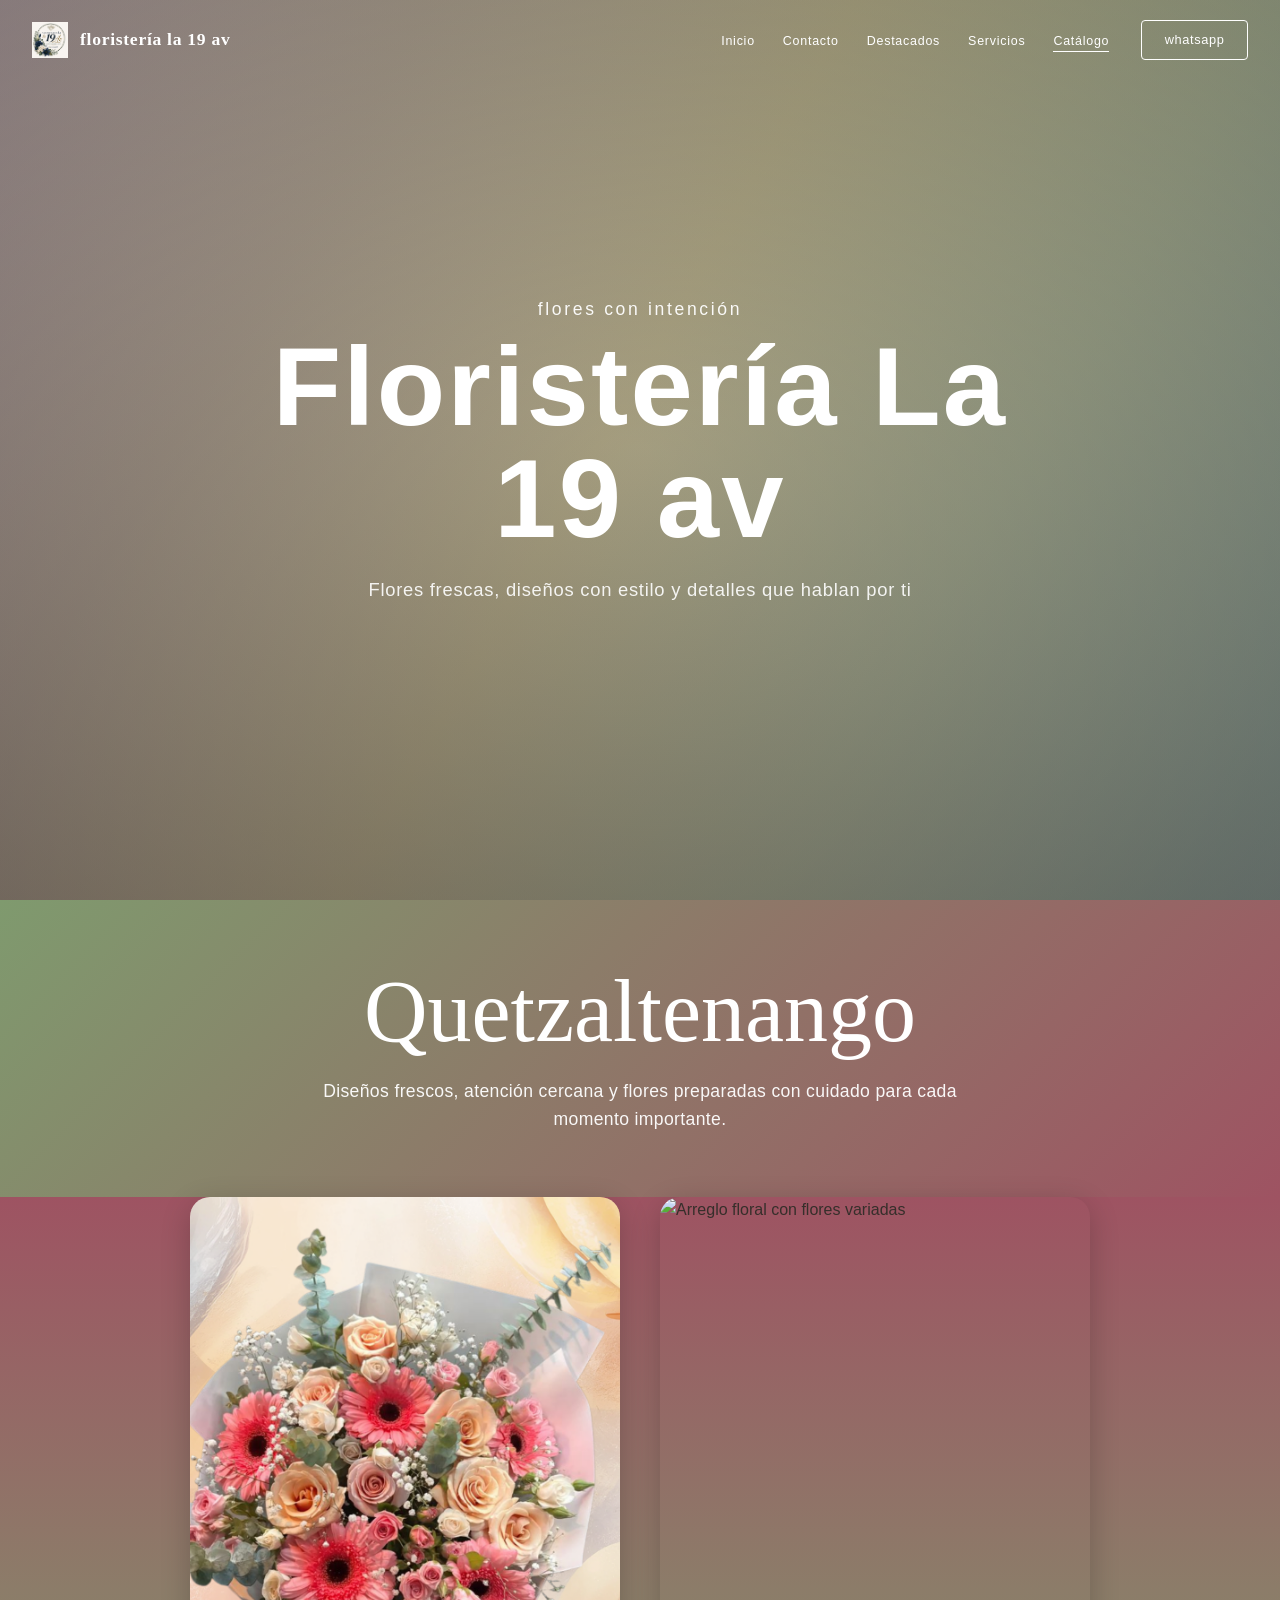
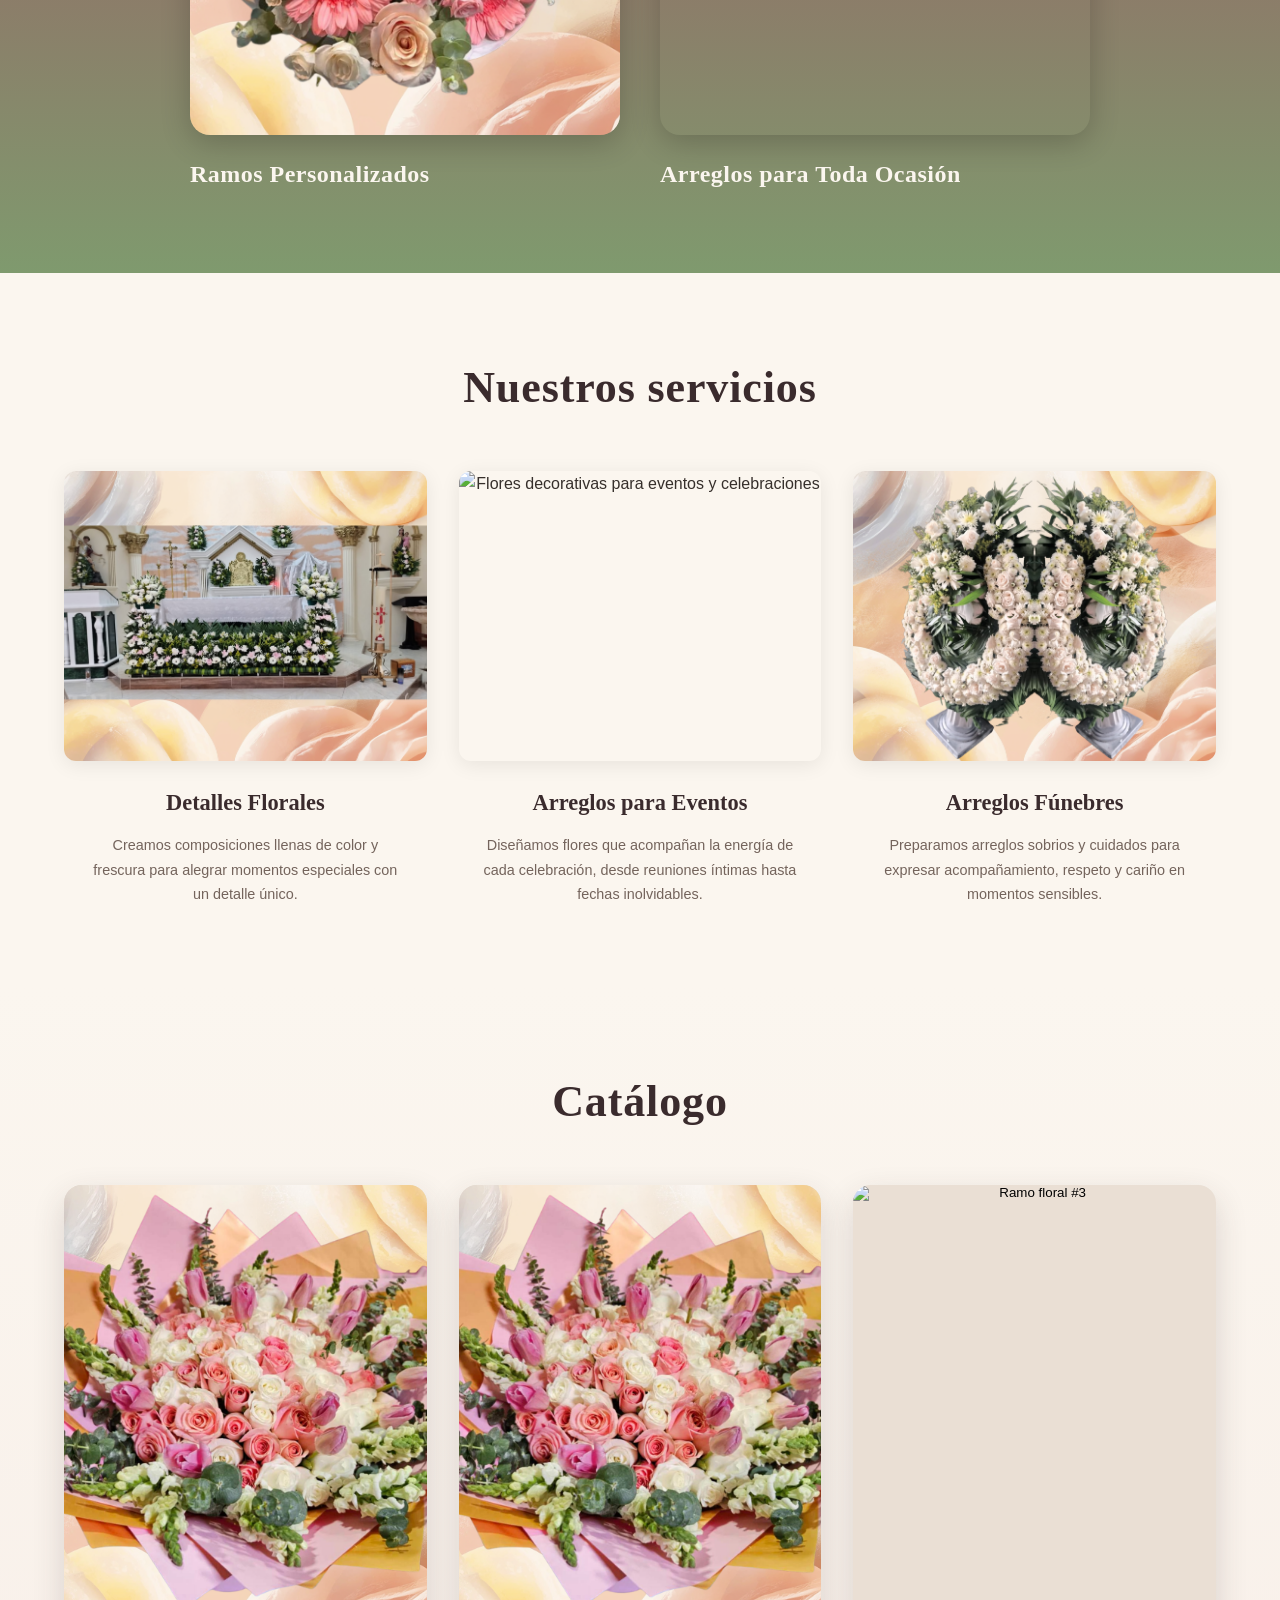
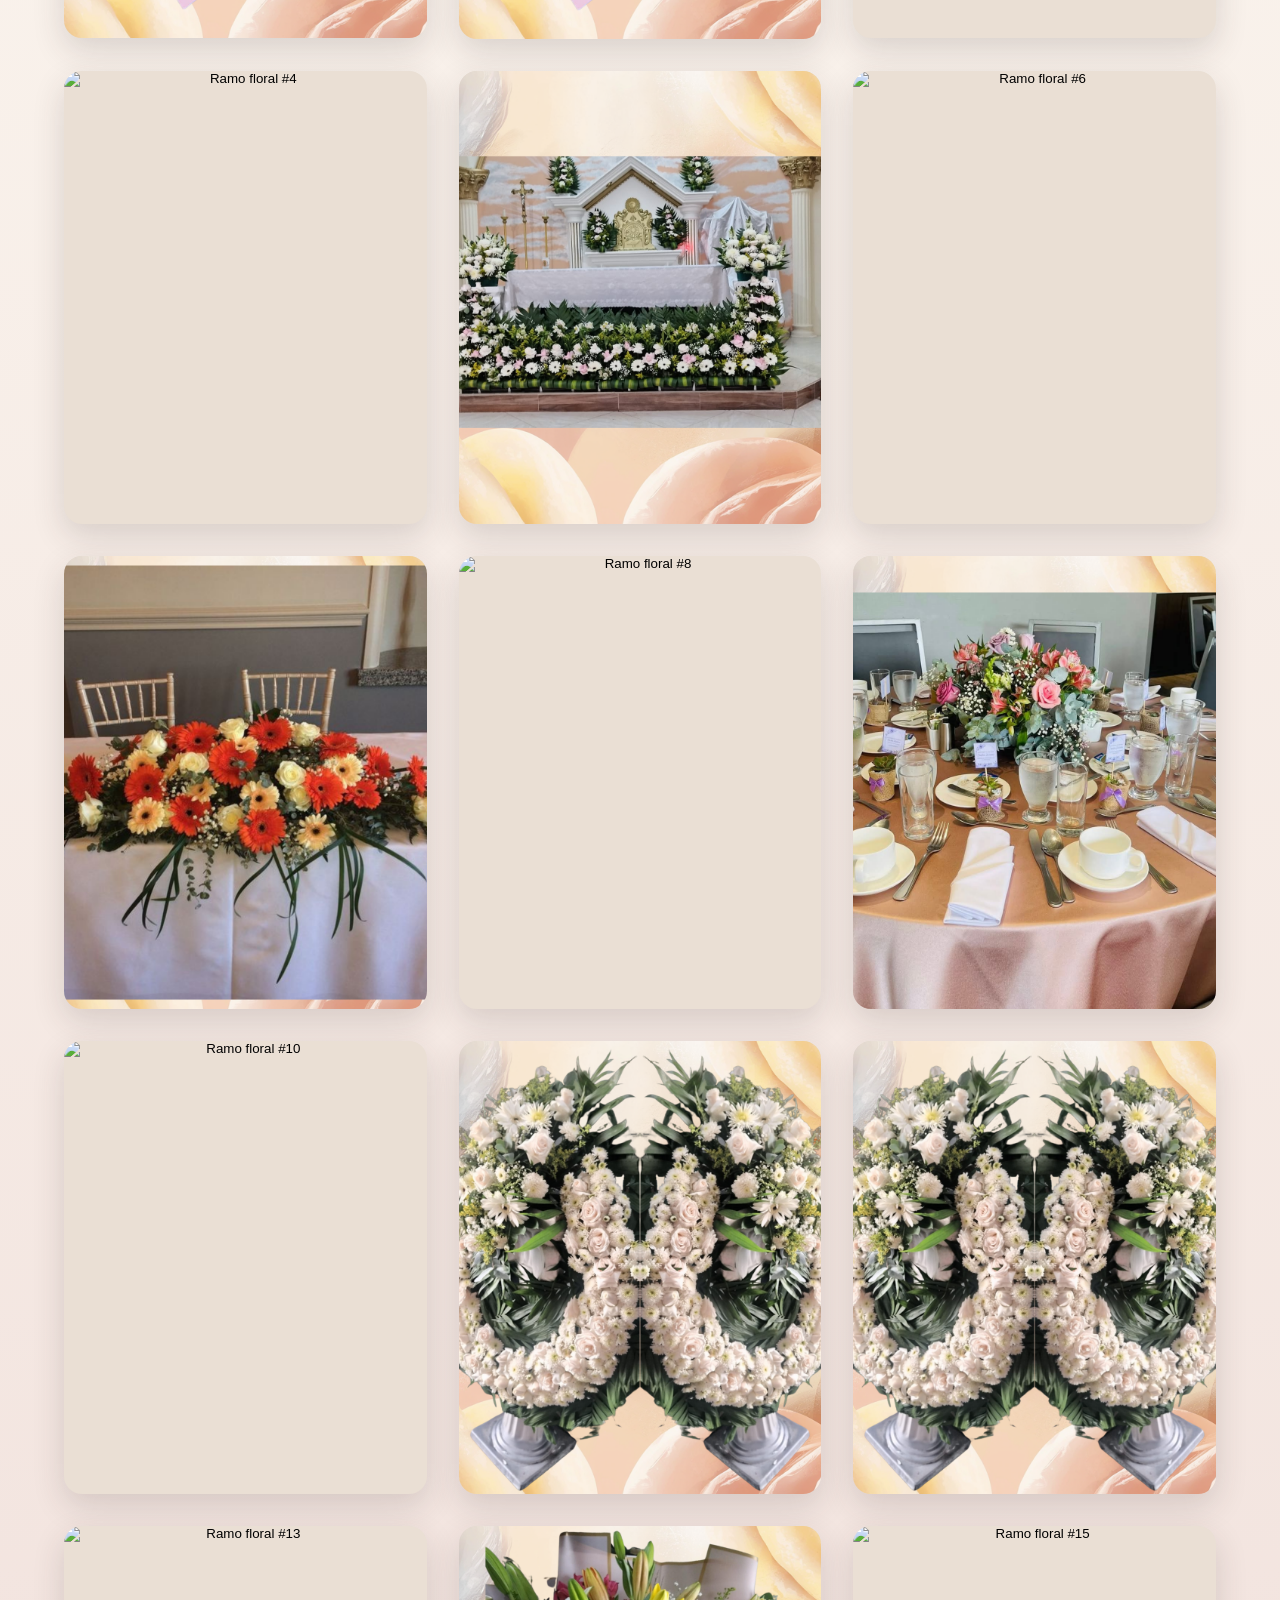
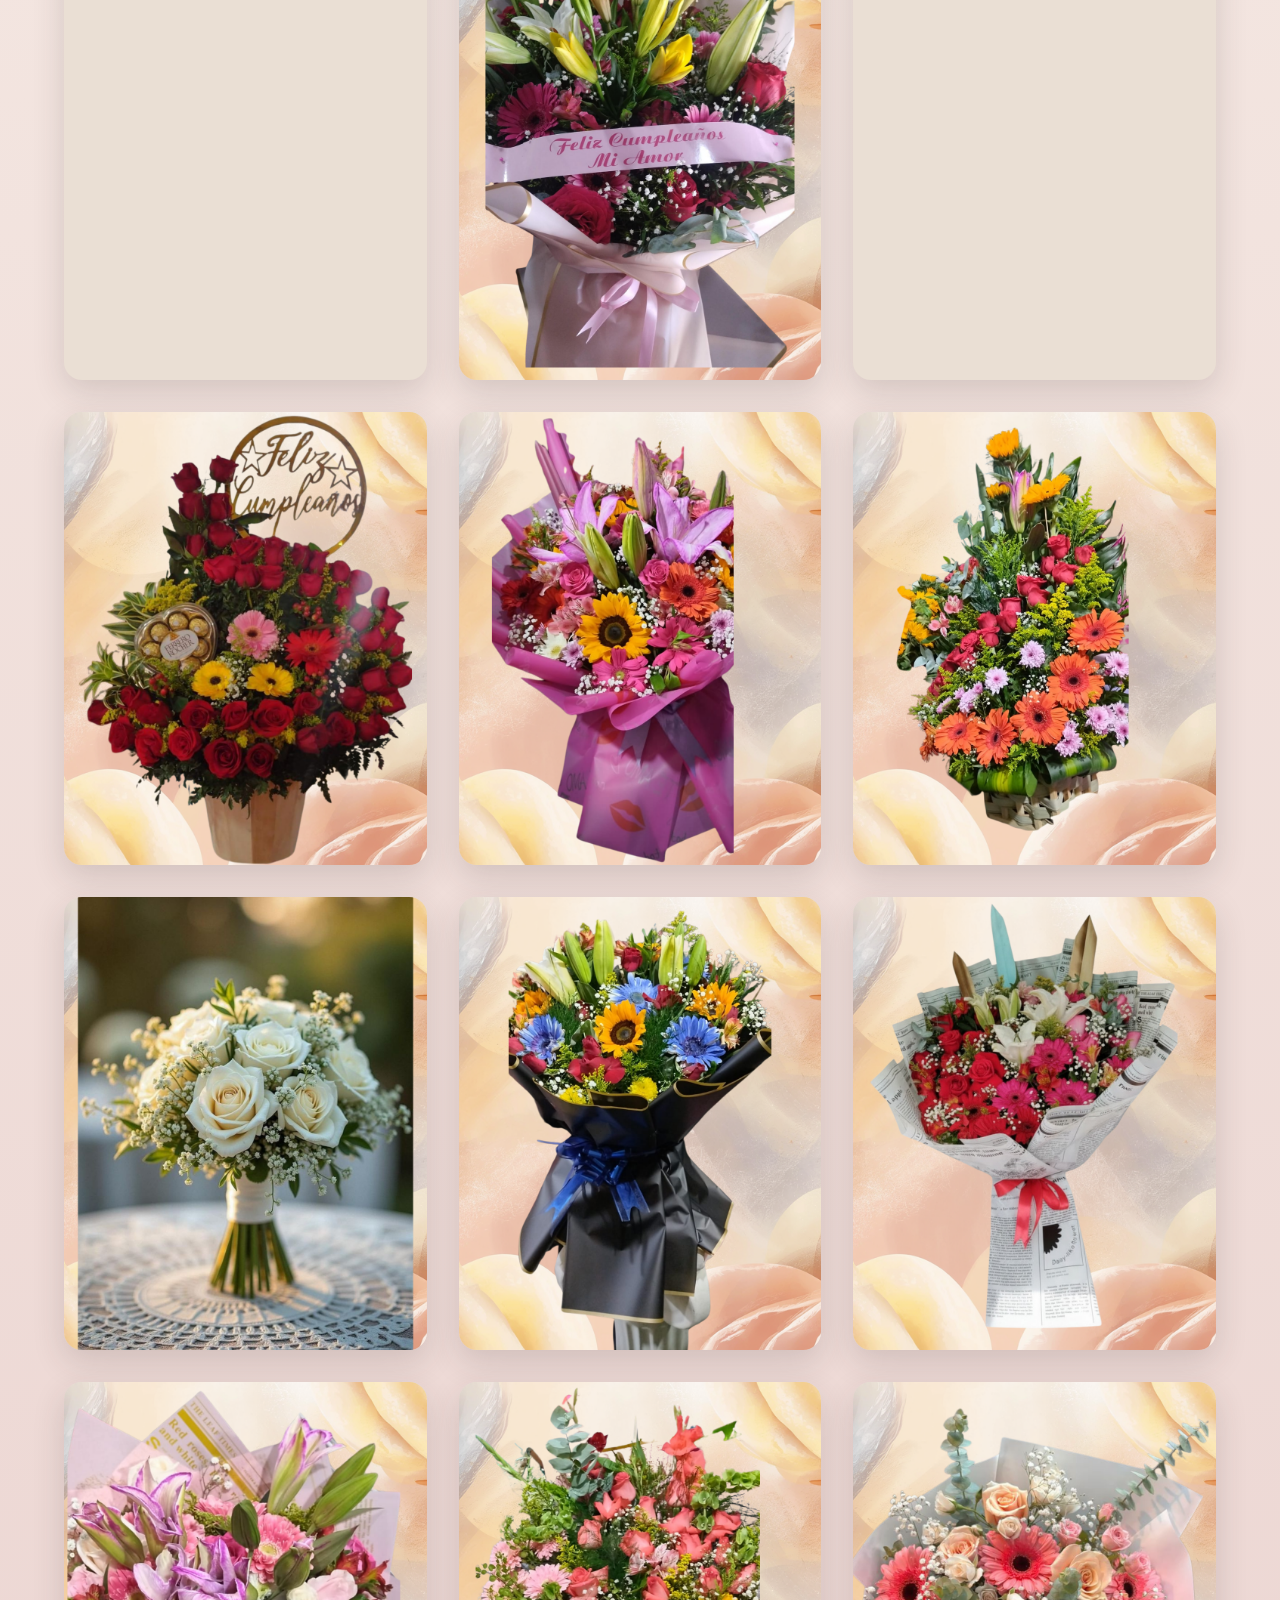
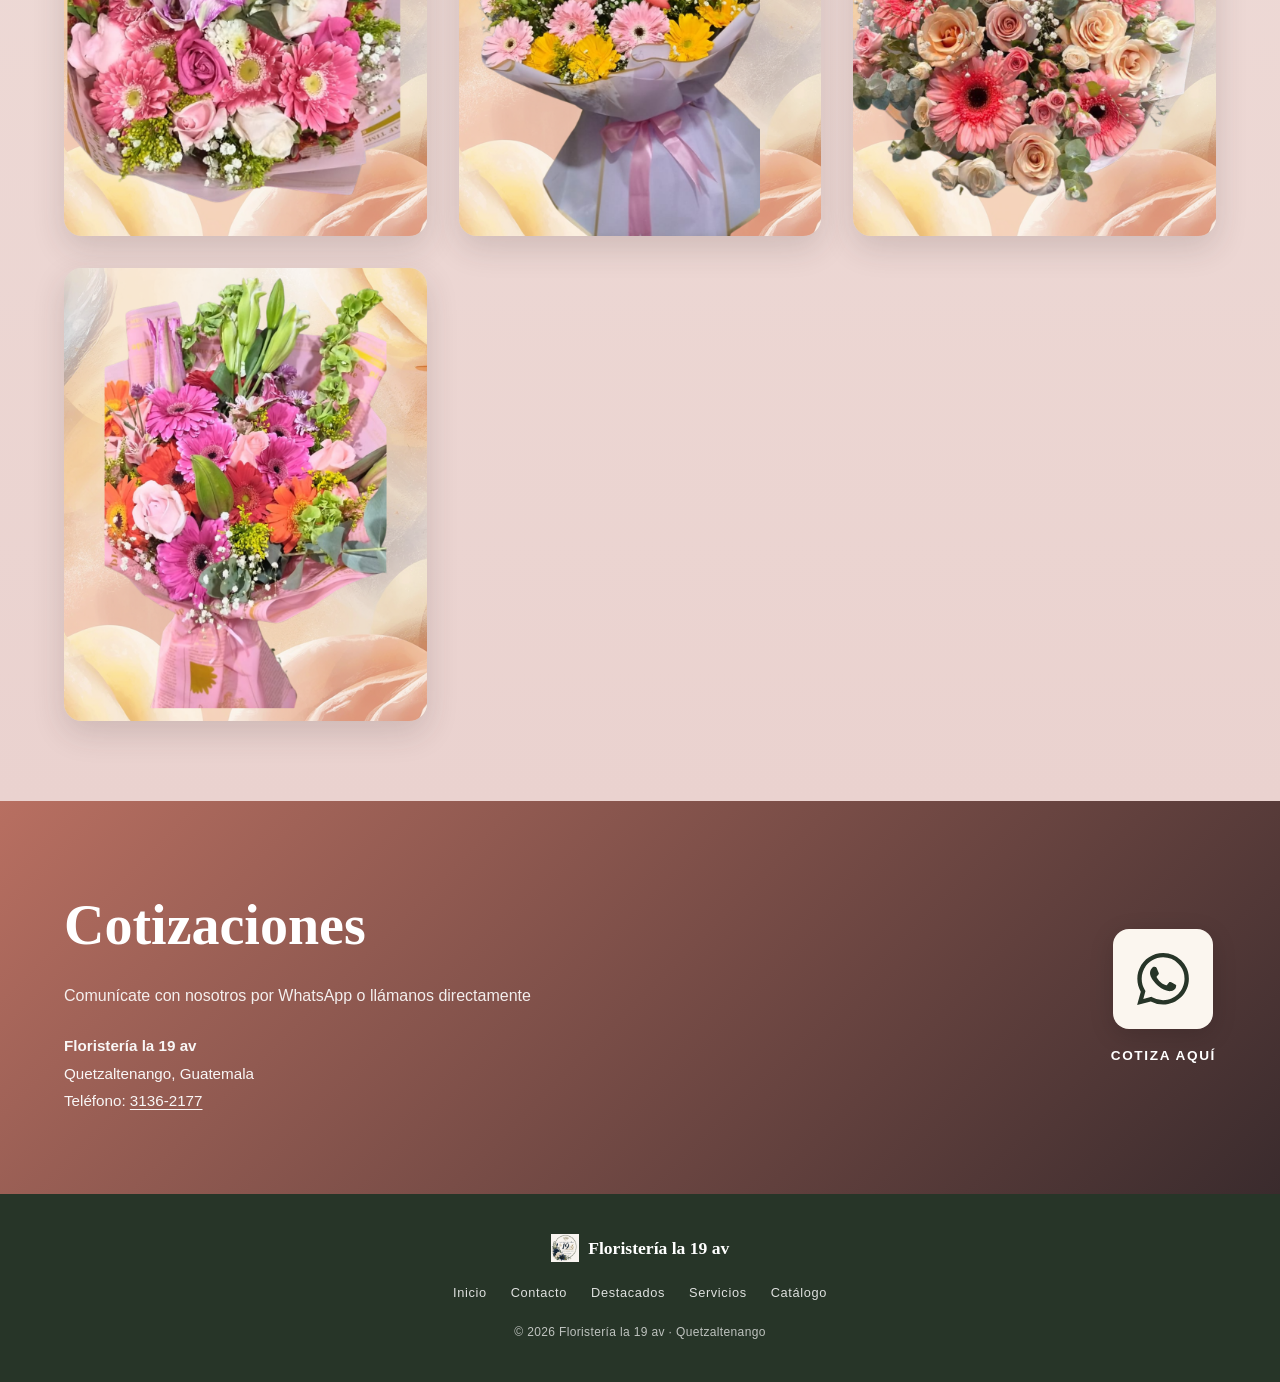
==== commit 2af800af: "hero rgb cambiante" ====
--- a/index.html
+++ b/index.html
@@ -46,7 +46,7 @@
     <div class="hero__overlay"></div>
     <div class="hero__content">
       <p class="hero__subtitle">flores con intención</p>
-      <h1 class="hero__title">Floristería</h1>
+      <h1 class="hero__title">Floristería La 19 av</h1>
       <p class="hero__tagline">Flores frescas, diseños con estilo y detalles que hablan por ti</p>
     </div>
   </section>
--- a/css/styles.css
+++ b/css/styles.css
@@ -209,26 +209,77 @@
   display: flex;
   align-items: center;
   justify-content: center;
-  background-color: var(--color-sage-dark);
+  background-color: #f8dbe1;
   text-align: center;
   color: var(--color-white);
+  overflow: hidden;
 }
 
 .hero::before {
   content: '';
   position: absolute;
   inset: 0;
-  background:
-    linear-gradient(135deg, rgba(39, 53, 40, 0.74), rgba(88, 42, 54, 0.56)),
-    url('../fotos/portada.png') center/cover no-repeat;
+  background: linear-gradient(
+    120deg,
+    #f8dbe1,
+    #f6e0c8,
+    #fff1ba,
+    #e8f4c9,
+    #ccebd8,
+    #c9edf1,
+    #d5e7fb,
+    #e5ddfa,
+    #f4d7ef,
+    #ffd6dc,
+    #ffe1cf,
+    #fbefc1,
+    #dff2c7,
+    #c8eadf,
+    #c6eef4,
+    #d1e4fb,
+    #dfd7f7,
+    #efd4ec,
+    #f8d7d2,
+    #f6e6c7,
+    #e9f0c8,
+    #d1ead1
+  );
+  background-size: 500% 500%;
+  animation: heroPastelFlow 24s ease-in-out infinite;
   z-index: 0;
 }
 
 .hero__overlay {
   position: absolute;
   inset: 0;
-  background: radial-gradient(ellipse at center, rgba(255, 244, 238, 0.1) 0%, rgba(29, 26, 24, 0.42) 100%);
+  background:
+    linear-gradient(rgba(34, 39, 34, 0.34), rgba(34, 29, 32, 0.48)),
+    radial-gradient(ellipse at center, rgba(255, 255, 255, 0.08) 0%, rgba(29, 26, 24, 0.28) 100%);
   z-index: 1;
+}
+
+@keyframes heroPastelFlow {
+  0% { background-position: 0% 50%; }
+  5% { background-position: 12% 62%; }
+  10% { background-position: 25% 75%; }
+  15% { background-position: 40% 85%; }
+  20% { background-position: 58% 78%; }
+  25% { background-position: 72% 65%; }
+  30% { background-position: 88% 55%; }
+  35% { background-position: 100% 42%; }
+  40% { background-position: 85% 28%; }
+  45% { background-position: 70% 18%; }
+  50% { background-position: 52% 12%; }
+  55% { background-position: 35% 20%; }
+  60% { background-position: 18% 32%; }
+  65% { background-position: 6% 48%; }
+  70% { background-position: 15% 68%; }
+  75% { background-position: 32% 90%; }
+  80% { background-position: 55% 100%; }
+  85% { background-position: 78% 84%; }
+  90% { background-position: 96% 64%; }
+  95% { background-position: 46% 34%; }
+  100% { background-position: 0% 50%; }
 }
 
 .hero__content {
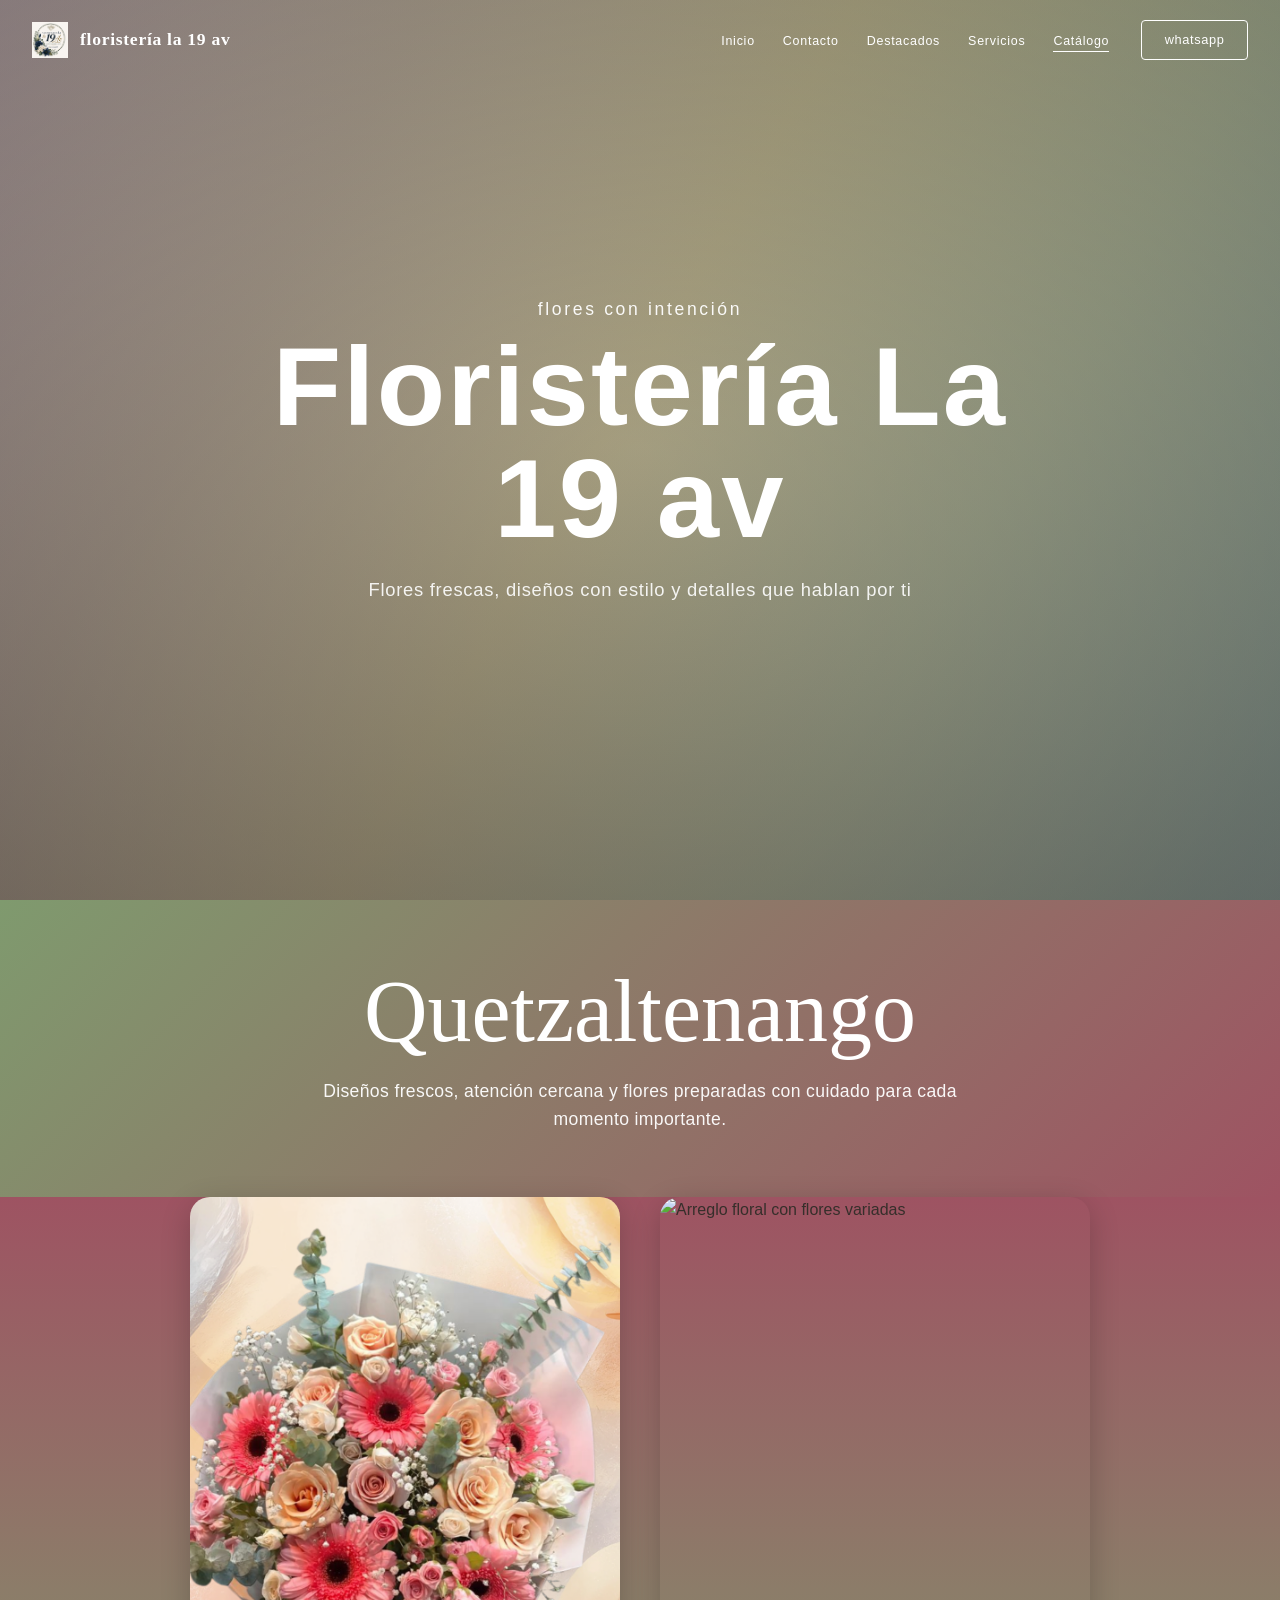
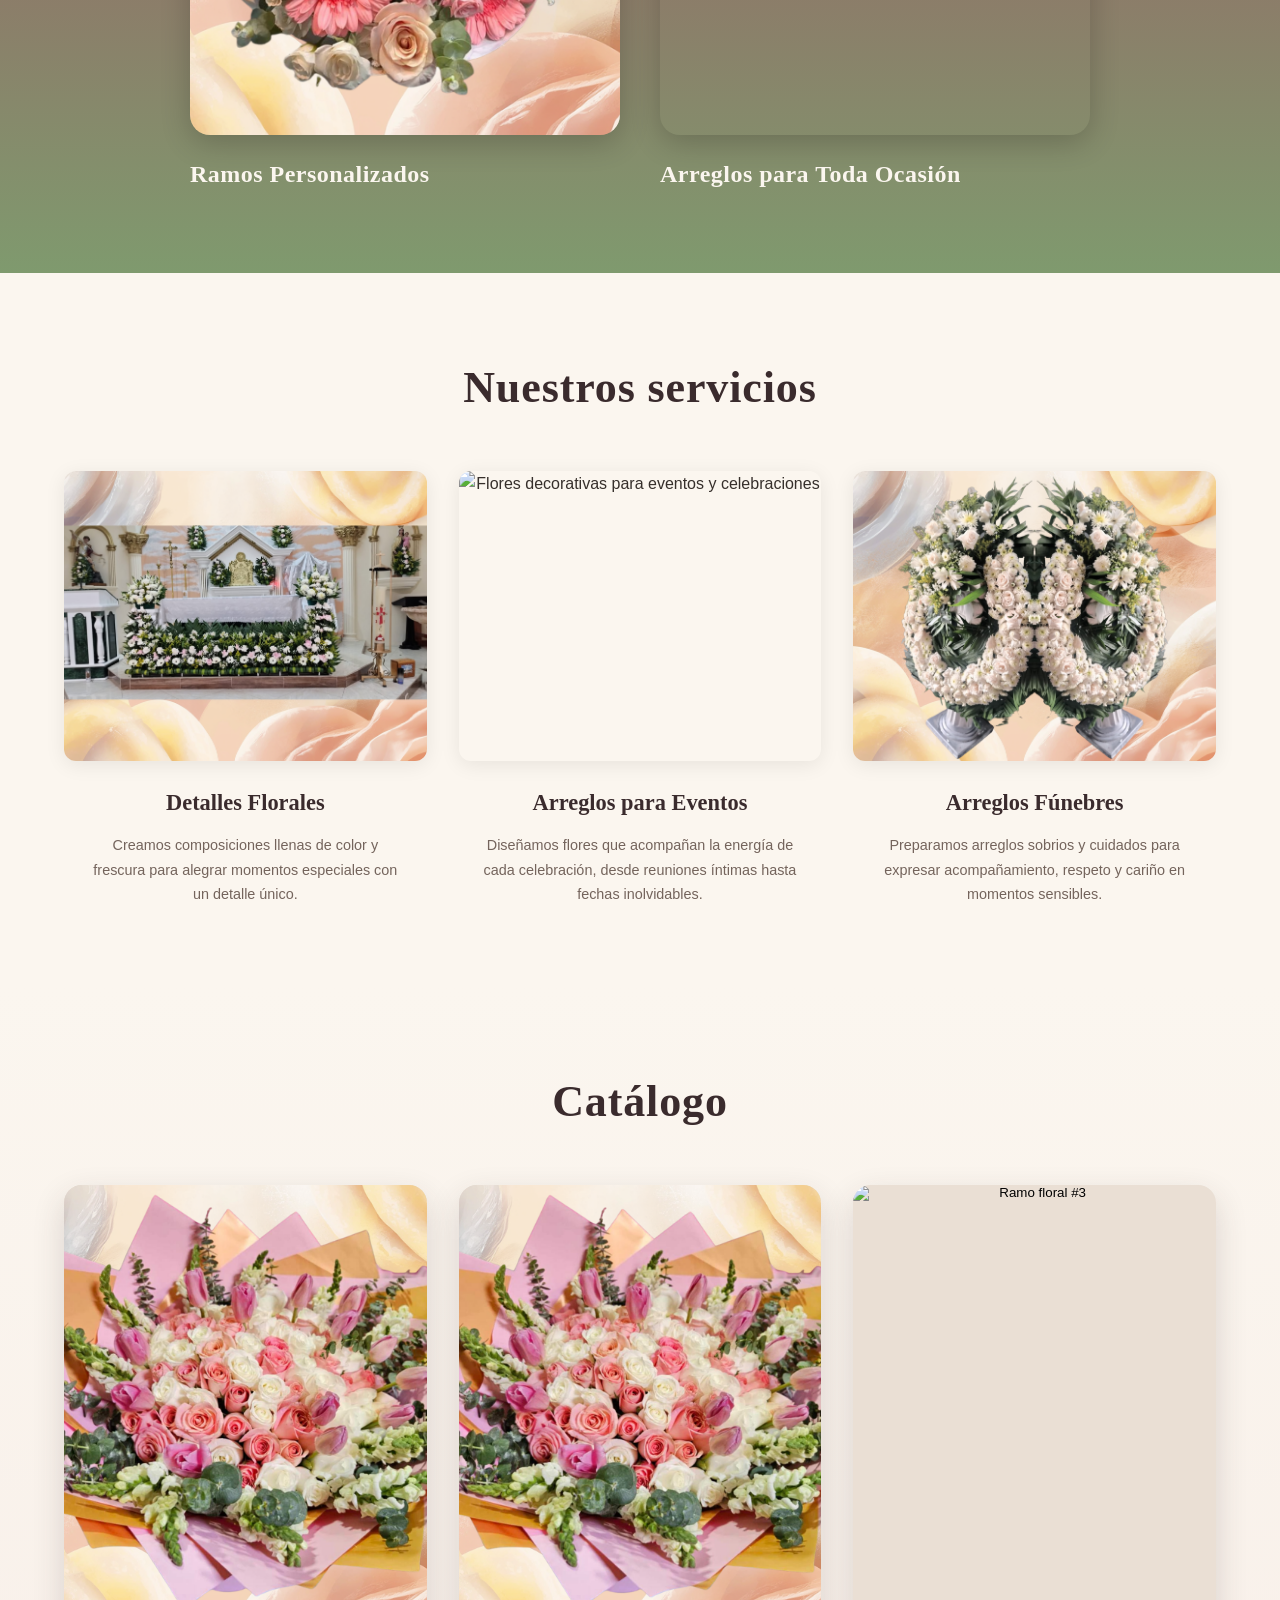
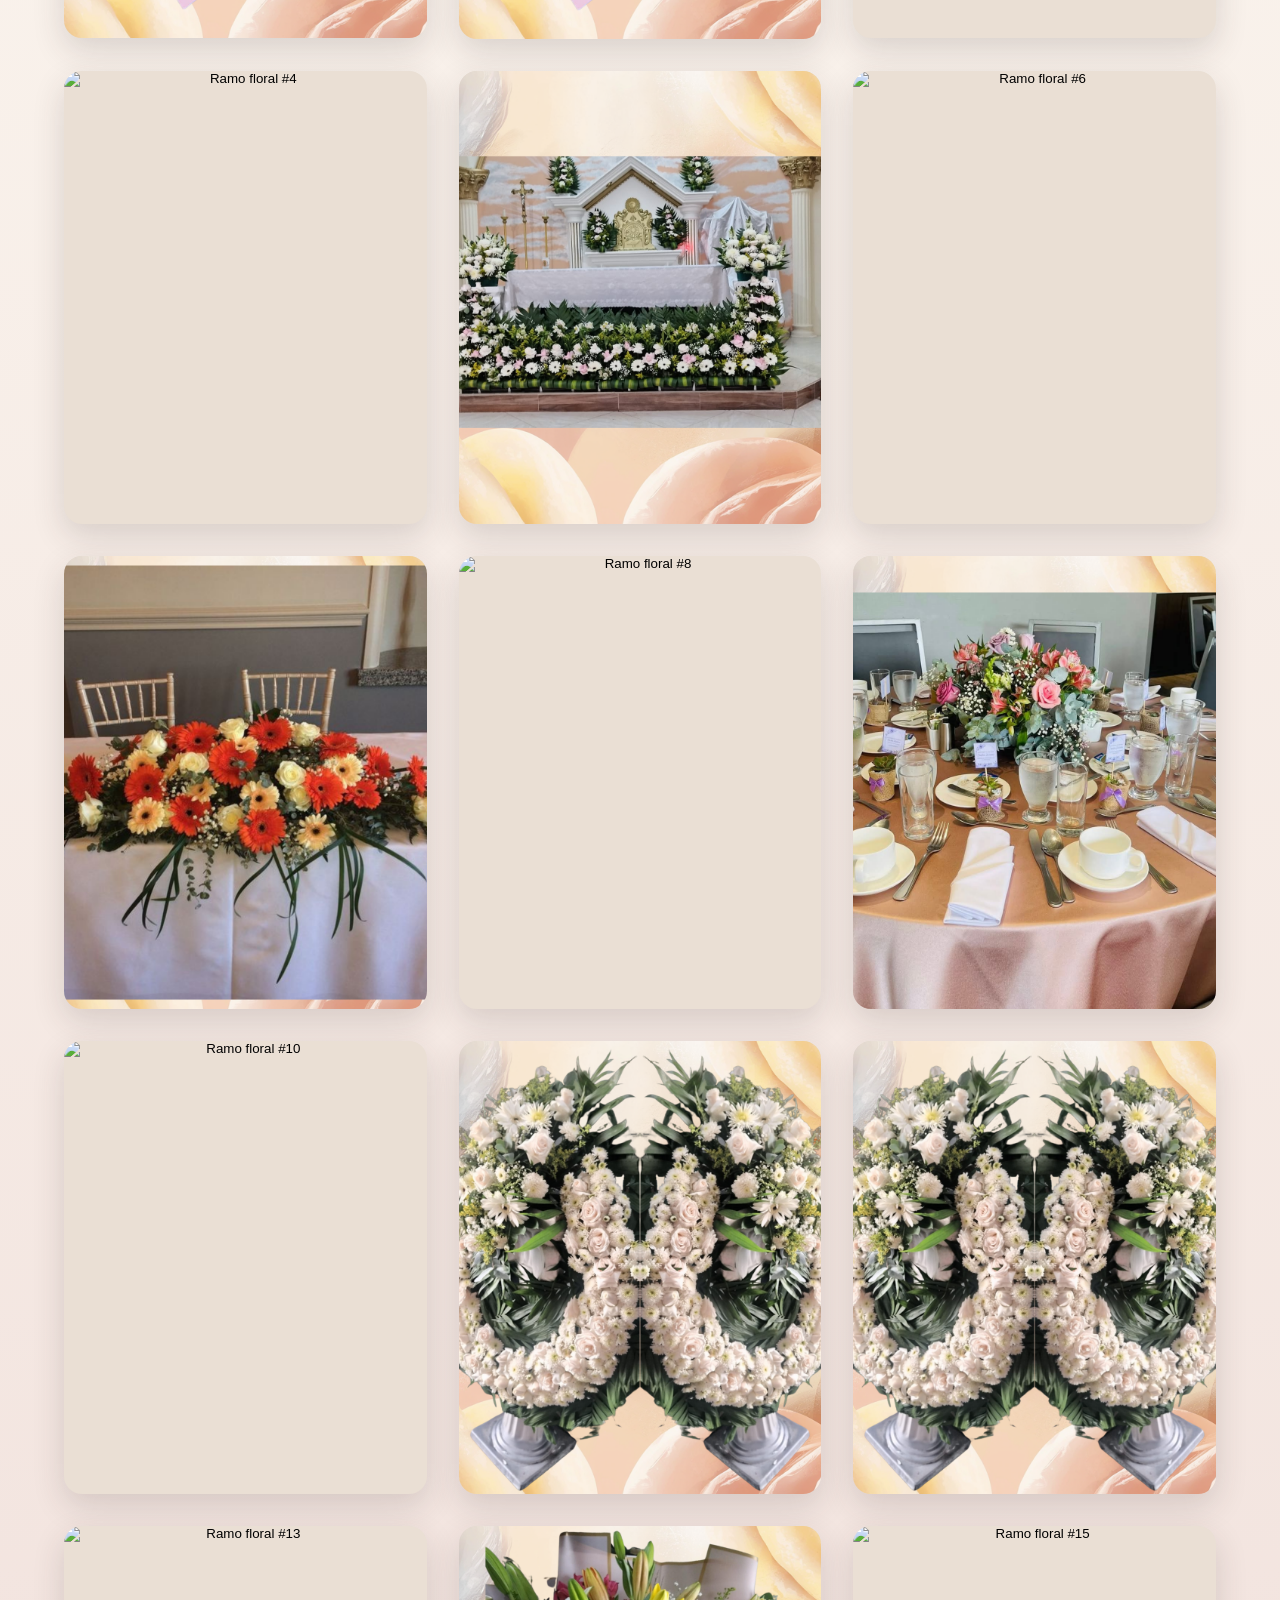
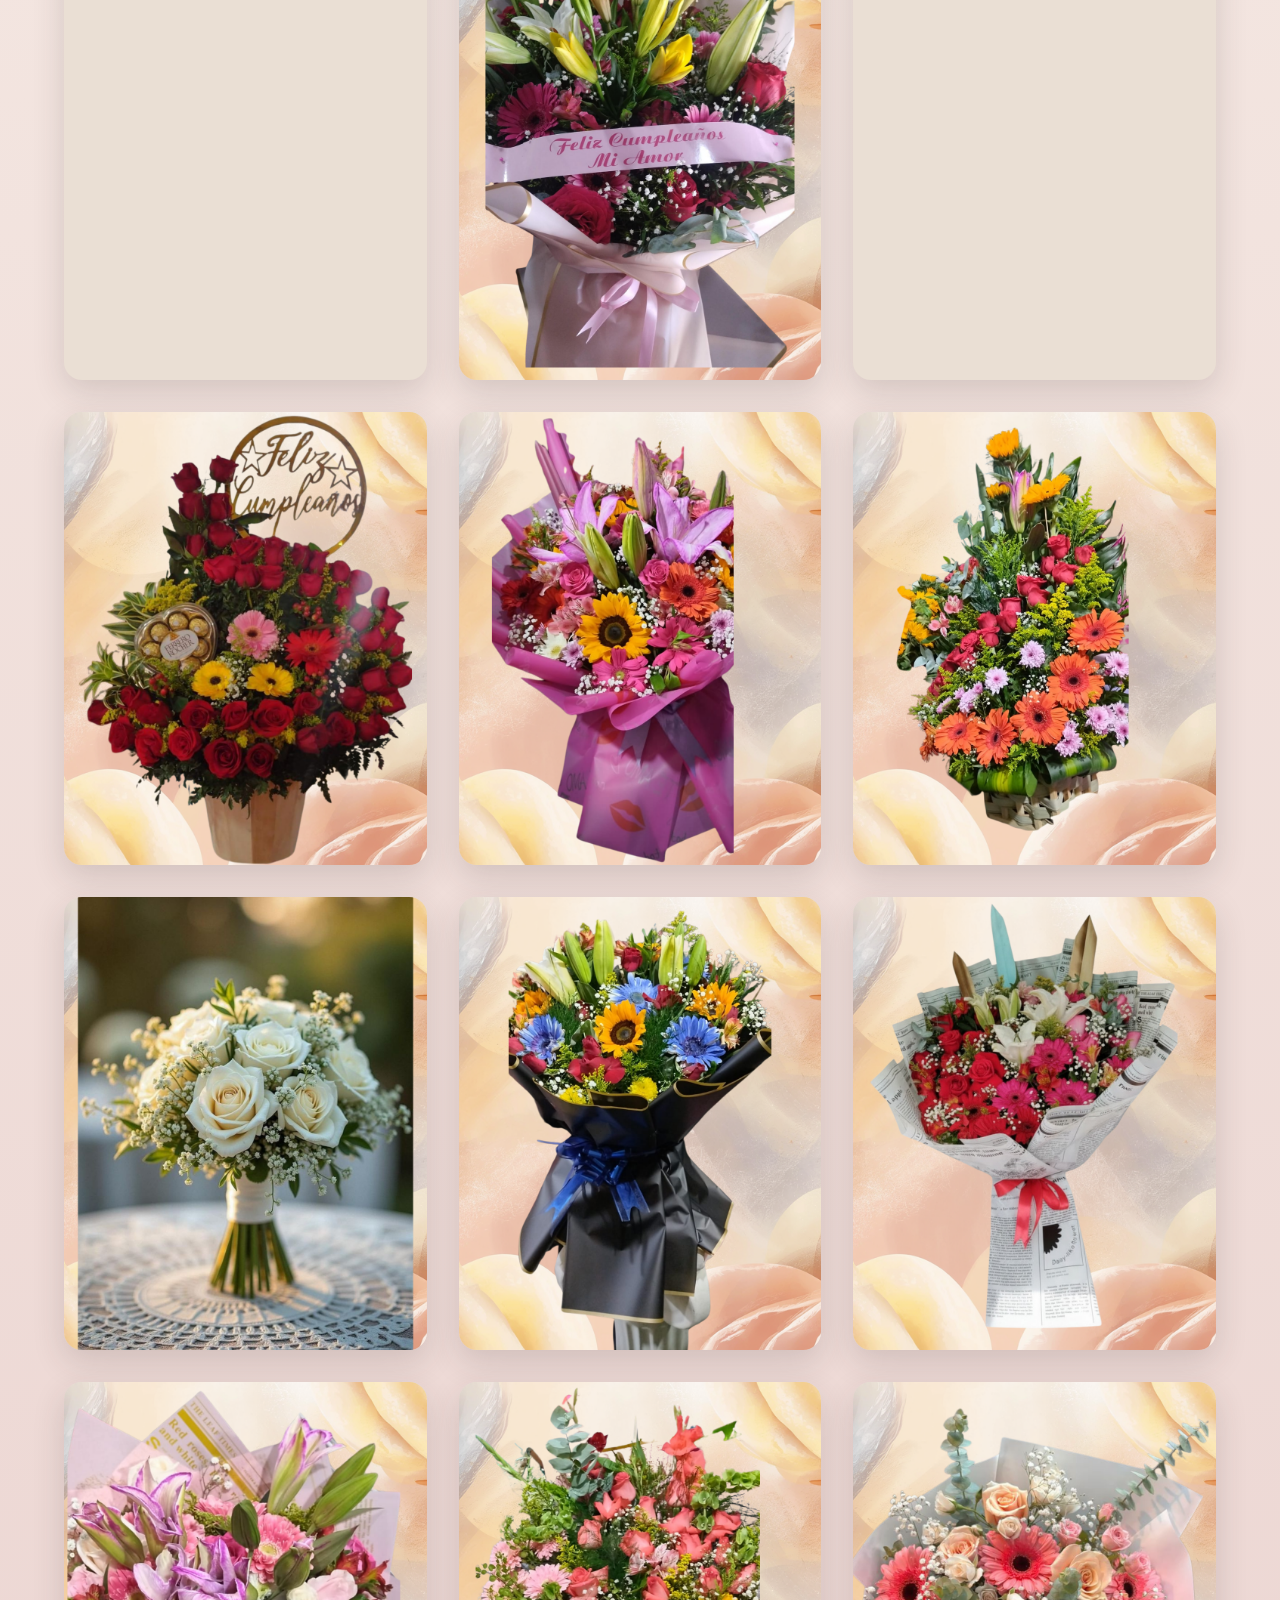
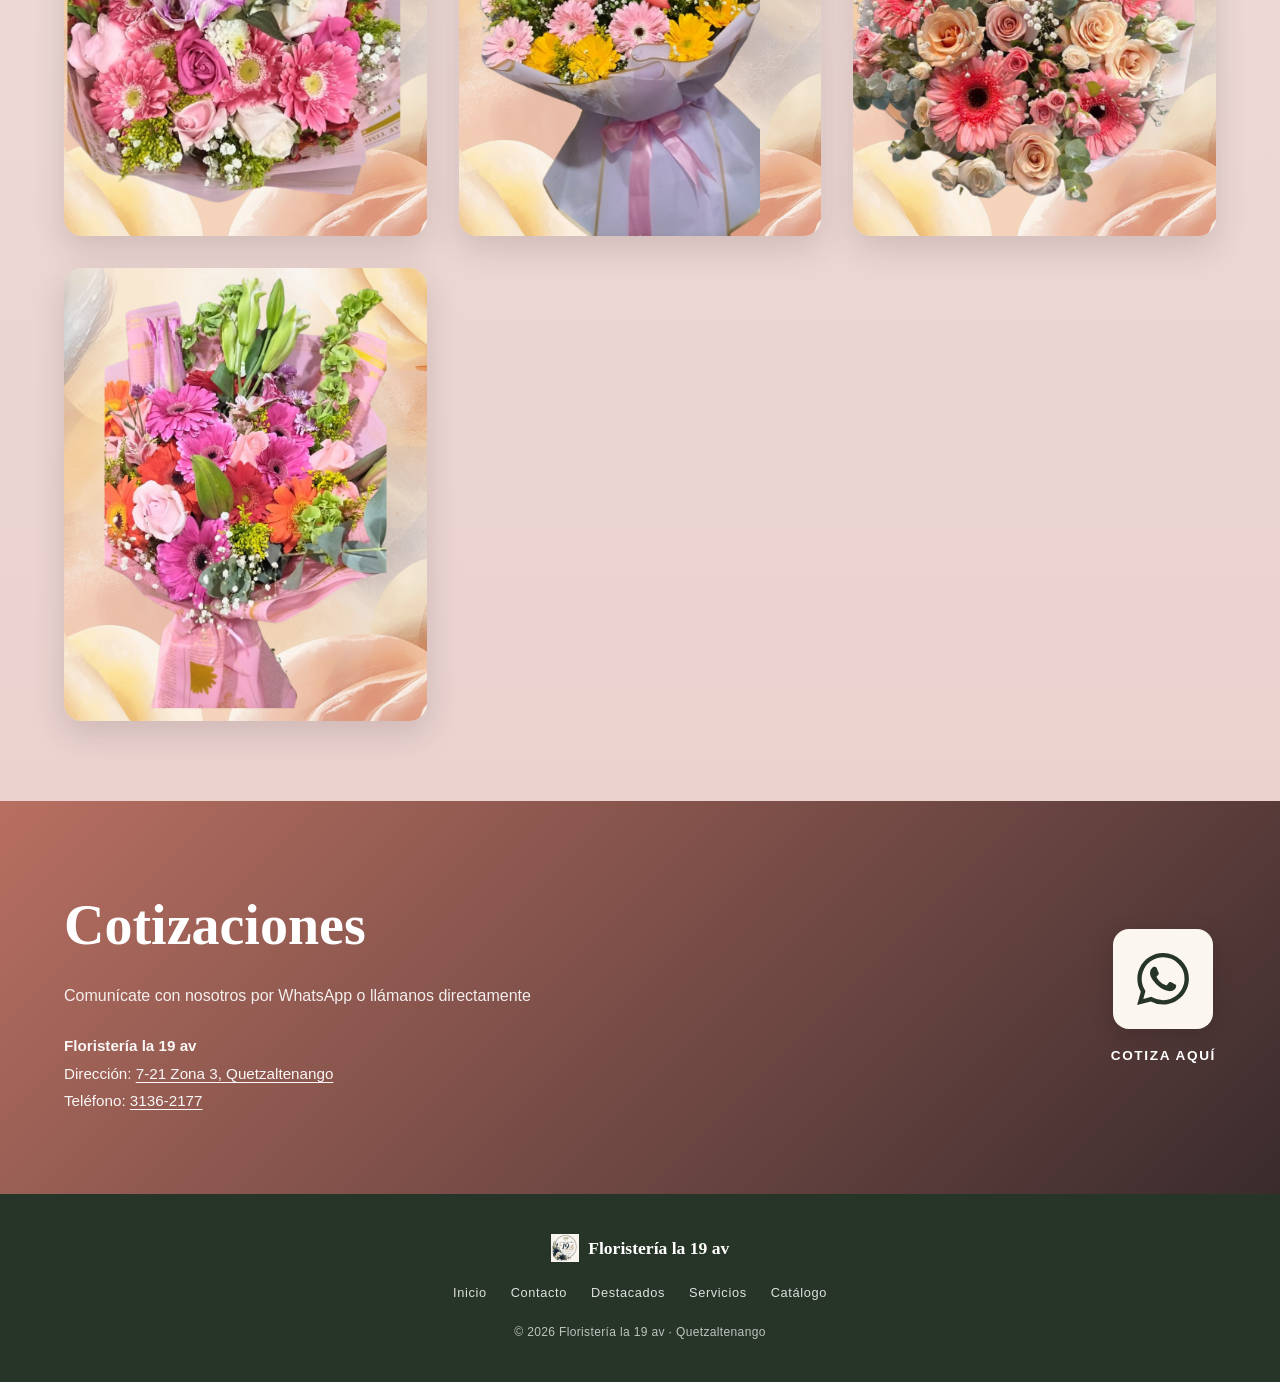
==== commit 9a096147: "verificacion de google" ====
--- a/index.html
+++ b/index.html
@@ -154,7 +154,12 @@
         <p class="cta__subtitle">Comunícate con nosotros por WhatsApp o llámanos directamente</p>
         <div class="cta__info">
           <p><strong>Floristería la 19 av</strong></p>
-          <p>Quetzaltenango, Guatemala</p>
+          <p>
+            Dirección:
+            <a href="https://www.google.com/maps/search/?api=1&query=Florer%C3%ADa%20la%2019%20av%207-21%20Zona%203%20Quetzaltenango%20Guatemala" target="_blank" rel="noopener noreferrer">
+              7-21 Zona 3, Quetzaltenango
+            </a>
+          </p>
           <p>Teléfono: <a href="tel:+50231362177">3136-2177</a></p>
         </div>
       </div>
